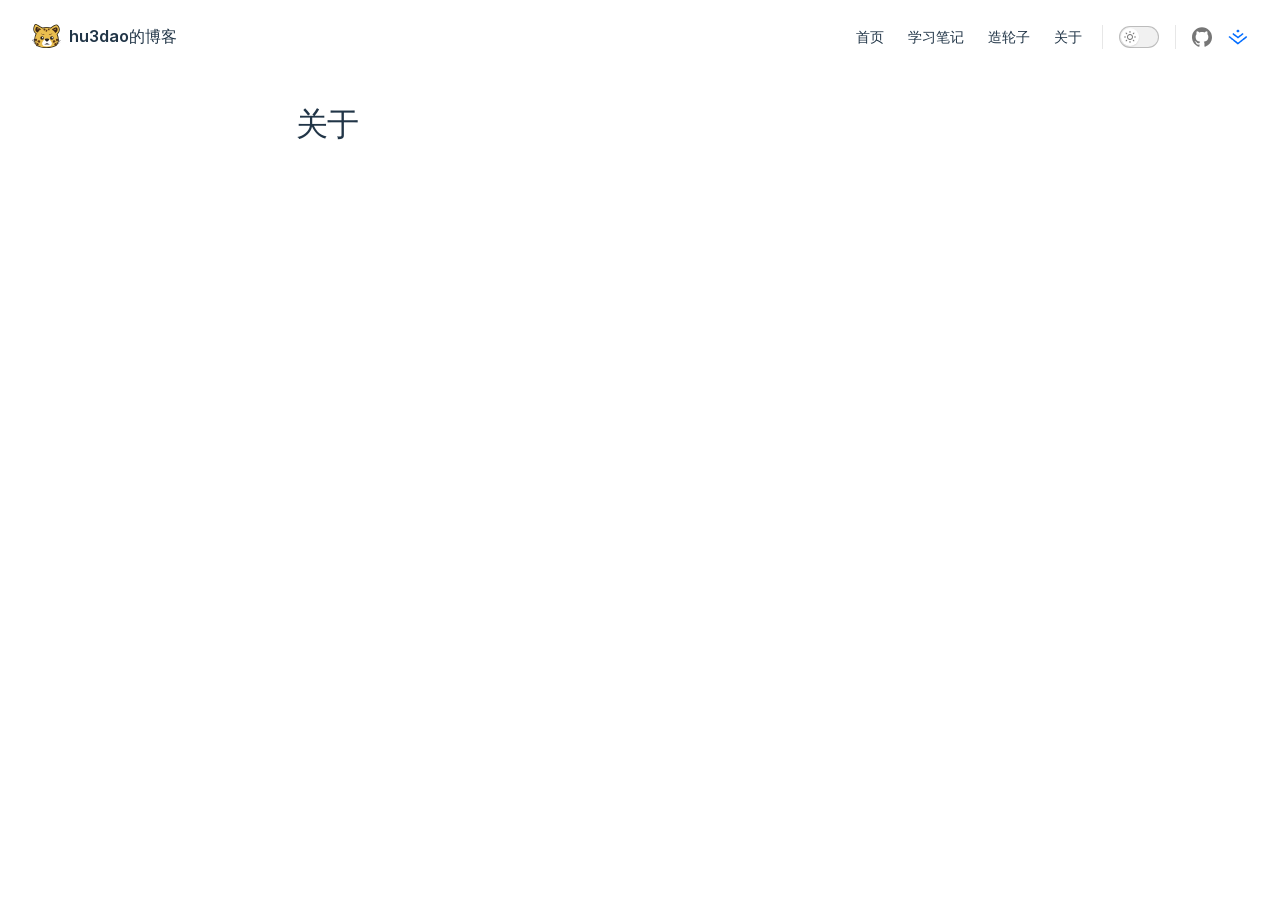
==== about/index.html @ 3aba0b11 "deploy" ====
<!DOCTYPE html>
<html lang="zh-CN">
  <head>
    <meta charset="utf-8">
    <meta name="viewport" content="width=device-width,initial-scale=1">
    <title>关于 | hu3dao的博客</title>
    <meta name="description" content="A VitePress site">
    <link rel="stylesheet" href="/assets/style.5b69cde8.css">
    <link rel="modulepreload" href="/assets/app.aa2e9134.js">
    <link rel="modulepreload" href="/assets/about_index.md.1650d709.lean.js">
    
    <script id="check-dark-light">(()=>{const e=localStorage.getItem("vitepress-theme-appearance"),a=window.matchMedia("(prefers-color-scheme: dark)").matches;(!e||e==="auto"?a:e==="dark")&&document.documentElement.classList.add("dark")})();</script>
  </head>
  <body>
    <div id="app"><div class="Layout" data-v-ca9ccb7e><!--[--><!--]--><!--[--><span tabindex="-1" data-v-151f2593></span><a href="#VPContent" class="VPSkipLink visually-hidden" data-v-151f2593> Skip to content </a><!--]--><!----><header class="VPNav no-sidebar" data-v-ca9ccb7e data-v-a71a30f1><div class="VPNavBar" data-v-a71a30f1 data-v-a35e6f52><div class="container" data-v-a35e6f52><div class="VPNavBarTitle" data-v-a35e6f52 data-v-d5925166><a class="title" href="/" data-v-d5925166><!--[--><!--]--><!--[--><img class="VPImage logo" src="/logo.svg" data-v-e13a1912><!--]--><!--[-->hu3dao的博客<!--]--><!--[--><!--]--></a></div><div class="content" data-v-a35e6f52><!--[--><!--]--><!----><nav aria-labelledby="main-nav-aria-label" class="VPNavBarMenu menu" data-v-a35e6f52 data-v-f83db6ba><span id="main-nav-aria-label" class="visually-hidden" data-v-f83db6ba>Main Navigation</span><!--[--><!--[--><a class="VPLink link VPNavBarMenuLink" href="/" data-v-f83db6ba data-v-47a2263e data-v-3c355974><!--[-->首页<!--]--><!----></a><!--]--><!--[--><a class="VPLink link VPNavBarMenuLink" href="/item-3.html" data-v-f83db6ba data-v-47a2263e data-v-3c355974><!--[-->学习笔记<!--]--><!----></a><!--]--><!--[--><a class="VPLink link VPNavBarMenuLink" href="/item-3.html" data-v-f83db6ba data-v-47a2263e data-v-3c355974><!--[-->造轮子<!--]--><!----></a><!--]--><!--[--><a class="VPLink link VPNavBarMenuLink" href="/item-3.html" data-v-f83db6ba data-v-47a2263e data-v-3c355974><!--[-->关于<!--]--><!----></a><!--]--><!--]--></nav><!----><div class="VPNavBarAppearance appearance" data-v-a35e6f52 data-v-a3e7452b><button class="VPSwitch VPSwitchAppearance" type="button" role="switch" aria-label="toggle dark mode" data-v-a3e7452b data-v-968780f1 data-v-086e8519><span class="check" data-v-086e8519><span class="icon" data-v-086e8519><!--[--><svg xmlns="http://www.w3.org/2000/svg" aria-hidden="true" focusable="false" viewbox="0 0 24 24" class="sun" data-v-968780f1><path d="M12,18c-3.3,0-6-2.7-6-6s2.7-6,6-6s6,2.7,6,6S15.3,18,12,18zM12,8c-2.2,0-4,1.8-4,4c0,2.2,1.8,4,4,4c2.2,0,4-1.8,4-4C16,9.8,14.2,8,12,8z"></path><path d="M12,4c-0.6,0-1-0.4-1-1V1c0-0.6,0.4-1,1-1s1,0.4,1,1v2C13,3.6,12.6,4,12,4z"></path><path d="M12,24c-0.6,0-1-0.4-1-1v-2c0-0.6,0.4-1,1-1s1,0.4,1,1v2C13,23.6,12.6,24,12,24z"></path><path d="M5.6,6.6c-0.3,0-0.5-0.1-0.7-0.3L3.5,4.9c-0.4-0.4-0.4-1,0-1.4s1-0.4,1.4,0l1.4,1.4c0.4,0.4,0.4,1,0,1.4C6.2,6.5,5.9,6.6,5.6,6.6z"></path><path d="M19.8,20.8c-0.3,0-0.5-0.1-0.7-0.3l-1.4-1.4c-0.4-0.4-0.4-1,0-1.4s1-0.4,1.4,0l1.4,1.4c0.4,0.4,0.4,1,0,1.4C20.3,20.7,20,20.8,19.8,20.8z"></path><path d="M3,13H1c-0.6,0-1-0.4-1-1s0.4-1,1-1h2c0.6,0,1,0.4,1,1S3.6,13,3,13z"></path><path d="M23,13h-2c-0.6,0-1-0.4-1-1s0.4-1,1-1h2c0.6,0,1,0.4,1,1S23.6,13,23,13z"></path><path d="M4.2,20.8c-0.3,0-0.5-0.1-0.7-0.3c-0.4-0.4-0.4-1,0-1.4l1.4-1.4c0.4-0.4,1-0.4,1.4,0s0.4,1,0,1.4l-1.4,1.4C4.7,20.7,4.5,20.8,4.2,20.8z"></path><path d="M18.4,6.6c-0.3,0-0.5-0.1-0.7-0.3c-0.4-0.4-0.4-1,0-1.4l1.4-1.4c0.4-0.4,1-0.4,1.4,0s0.4,1,0,1.4l-1.4,1.4C18.9,6.5,18.6,6.6,18.4,6.6z"></path></svg><svg xmlns="http://www.w3.org/2000/svg" aria-hidden="true" focusable="false" viewbox="0 0 24 24" class="moon" data-v-968780f1><path d="M12.1,22c-0.3,0-0.6,0-0.9,0c-5.5-0.5-9.5-5.4-9-10.9c0.4-4.8,4.2-8.6,9-9c0.4,0,0.8,0.2,1,0.5c0.2,0.3,0.2,0.8-0.1,1.1c-2,2.7-1.4,6.4,1.3,8.4c2.1,1.6,5,1.6,7.1,0c0.3-0.2,0.7-0.3,1.1-0.1c0.3,0.2,0.5,0.6,0.5,1c-0.2,2.7-1.5,5.1-3.6,6.8C16.6,21.2,14.4,22,12.1,22zM9.3,4.4c-2.9,1-5,3.6-5.2,6.8c-0.4,4.4,2.8,8.3,7.2,8.7c2.1,0.2,4.2-0.4,5.8-1.8c1.1-0.9,1.9-2.1,2.4-3.4c-2.5,0.9-5.3,0.5-7.5-1.1C9.2,11.4,8.1,7.7,9.3,4.4z"></path></svg><!--]--></span></span></button></div><div class="VPSocialLinks VPNavBarSocialLinks social-links" data-v-a35e6f52 data-v-738bef5a data-v-f6988cfb><!--[--><a class="VPSocialLink" href="https://github.com/hu3dao" target="_blank" rel="noopener" data-v-f6988cfb data-v-e57698f6><svg role="img" viewBox="0 0 24 24" xmlns="http://www.w3.org/2000/svg"><title>GitHub</title><path d="M12 .297c-6.63 0-12 5.373-12 12 0 5.303 3.438 9.8 8.205 11.385.6.113.82-.258.82-.577 0-.285-.01-1.04-.015-2.04-3.338.724-4.042-1.61-4.042-1.61C4.422 18.07 3.633 17.7 3.633 17.7c-1.087-.744.084-.729.084-.729 1.205.084 1.838 1.236 1.838 1.236 1.07 1.835 2.809 1.305 3.495.998.108-.776.417-1.305.76-1.605-2.665-.3-5.466-1.332-5.466-5.93 0-1.31.465-2.38 1.235-3.22-.135-.303-.54-1.523.105-3.176 0 0 1.005-.322 3.3 1.23.96-.267 1.98-.399 3-.405 1.02.006 2.04.138 3 .405 2.28-1.552 3.285-1.23 3.285-1.23.645 1.653.24 2.873.12 3.176.765.84 1.23 1.91 1.23 3.22 0 4.61-2.805 5.625-5.475 5.92.42.36.81 1.096.81 2.22 0 1.606-.015 2.896-.015 3.286 0 .315.21.69.825.57C20.565 22.092 24 17.592 24 12.297c0-6.627-5.373-12-12-12"/></svg></a><a class="VPSocialLink" href="https://juejin.cn/user/2621662810352423" target="_blank" rel="noopener" data-v-f6988cfb data-v-e57698f6><svg t="1660906148499" class="icon" viewBox="0 0 1024 1024" version="1.1" xmlns="http://www.w3.org/2000/svg" p-id="1690" width="16" height="16"><title>掘金</title><path d="M465.189 161.792c-22.967 18.14-44.325 35.109-47.397 37.742l-5.851 4.68 10.971 8.632c5.998 4.827 11.85 9.508 13.02 10.532 1.17 1.024 17.993 14.336 37.156 29.696l34.962 27.795 5.267-3.95c2.925-2.194 23.259-18.432 45.348-35.986 21.943-17.555 41.253-32.768 42.716-33.646 1.609-1.024 2.779-2.194 2.779-2.78 0-0.438-9.655-8.63-21.504-17.846-11.995-9.363-22.674-17.847-23.845-18.871-15.945-13.02-49.737-39.059-50.76-39.059-0.586 0.147-19.896 14.922-42.862 33.061z m233.325 180.37C507.465 493.275 508.928 492.105 505.417 489.911c-3.072-1.902-11.556-8.485-64.073-50.03-9.07-7.168-18.578-14.775-21.358-16.823-2.78-2.194-8.777-6.875-13.312-10.532-4.68-3.657-10.679-8.339-13.312-10.533-13.165-10.24-71.095-56.027-102.107-80.457-5.852-4.681-11.41-8.485-12.142-8.485-0.731 0-10.971 7.754-22.674 17.116-11.703 9.508-22.674 18.286-24.284 19.456-1.755 1.17-5.12 3.95-7.46 6.144-2.34 2.34-4.828 4.096-5.413 4.096-3.072 0-0.731 3.072 6.437 8.777 4.096 3.218 8.777 6.875 10.094 8.046 1.316 1.024 10.24 8.045 19.748 15.506s23.26 18.286 30.428 23.99c19.31 15.215 31.89 25.308 127.853 101.084 47.836 37.742 88.796 69.779 90.844 71.095 3.657 2.487 3.95 2.487 7.46-0.292a1041.42 1041.42 0 0 0 16.092-12.727c6.875-5.413 14.775-11.703 17.554-13.897 30.135-23.699 80.018-63.05 81.774-64.512 1.17-1.024 12.434-9.802 24.868-19.603s37.888-29.696 56.32-44.324c18.579-14.629 46.227-36.425 61.733-48.567 15.506-12.142 27.794-22.528 27.502-23.26-0.878-1.17-57.637-47.104-59.978-48.274-0.731-0.439-18.578 12.727-39.497 29.257z" fill="#006CFF" p-id="1691"></path><path d="M57.93 489.326c-15.215 12.288-28.527 23.405-29.697 24.576-2.34 2.194-5.412-0.44 80.018 66.852 33.207 26.185 32.622 25.747 57.637 45.495 10.386 8.192 36.279 28.672 57.783 45.495 38.18 30.135 44.91 35.401 52.663 41.545 2.048 1.756 22.967 18.14 46.372 36.572 23.26 18.432 74.167 58.514 112.933 89.088 38.912 30.573 71.095 55.734 71.826 56.027 0.732 0.293 7.46-4.389 14.921-10.386 21.797-16.97 90.259-70.949 101.523-79.872 5.705-4.535 12.873-10.24 15.945-12.58 3.072-2.488 6.436-5.12 7.314-5.852 0.878-0.878 11.85-9.509 24.283-19.31 20.773-16.091 59.1-46.226 64.366-50.615 1.17-1.024 5.12-4.096 8.777-6.875 3.657-2.78 7.9-6.29 9.509-7.607 1.609-1.317 14.775-11.703 29.257-23.113 29.11-22.82 42.277-33.207 88.503-69.632 17.262-13.605 32.475-25.454 33.646-26.478 2.486-2.048 31.451-24.869 44.617-35.255 4.827-3.657 9.07-7.168 9.508-7.607 0.44-0.585 5.998-4.827 12.435-9.8 6.436-4.828 13.165-10.24 15.067-11.85l3.365-2.926-9.948-7.753c-5.412-4.388-10.24-8.192-10.679-8.63-1.17-1.317-22.381-18.433-30.135-24.284-3.95-3.072-7.314-5.998-7.606-6.73-1.317-3.071-6.73 0.147-29.258 17.994-13.458 10.532-25.746 20.187-27.355 21.504-1.61 1.463-10.533 8.338-19.749 15.652-9.216 7.168-17.115 13.459-17.554 13.898-0.439 0.438-6.583 5.412-13.897 10.971-7.168 5.559-15.214 11.703-17.7 13.75-4.974 4.097-5.413 4.39-20.334 16.239-5.56 4.388-11.264 8.777-12.435 9.8-1.17 1.025-20.333 16.092-42.422 33.354-22.09 17.408-41.546 32.768-43.155 34.084-1.609 1.463-14.482 11.557-28.525 22.528s-40.814 32.037-59.539 46.812c-18.578 14.775-42.276 33.353-52.516 41.399s-23.26 18.285-28.965 22.82l-10.386 8.339-4.389-3.072c-2.34-1.756-4.68-3.511-5.12-3.95-0.439-0.439-4.973-4.096-10.24-8.046-11.849-9.216-14.482-11.264-16.676-13.166-0.878-0.877-4.243-3.51-7.46-5.851-3.22-2.487-6.145-4.681-6.584-5.12-0.439-0.439-6.875-5.705-14.482-11.703-7.607-5.851-14.921-11.556-16.091-12.58-1.317-1.17-17.116-13.605-35.255-27.795-17.993-14.19-35.109-27.648-38.035-29.842-5.705-4.681-33.499-26.624-125.074-98.743-34.523-27.209-72.704-57.344-84.846-66.852-49.737-39.498-55.15-43.594-56.905-43.447-0.877 0-14.043 10.24-29.257 22.528z" fill="#006CFF" p-id="1692"></path></svg></a><!--]--></div><div class="VPFlyout VPNavBarExtra extra" data-v-a35e6f52 data-v-e89b88d7 data-v-6ffb57d3><button type="button" class="button" aria-haspopup="true" aria-expanded="false" aria-label="extra navigation" data-v-6ffb57d3><svg xmlns="http://www.w3.org/2000/svg" aria-hidden="true" focusable="false" viewbox="0 0 24 24" class="icon" data-v-6ffb57d3><circle cx="12" cy="12" r="2"></circle><circle cx="19" cy="12" r="2"></circle><circle cx="5" cy="12" r="2"></circle></svg></button><div class="menu" data-v-6ffb57d3><div class="VPMenu" data-v-6ffb57d3 data-v-1c5d0cfc><!----><!--[--><!--[--><!----><div class="group" data-v-e89b88d7><div class="item appearance" data-v-e89b88d7><p class="label" data-v-e89b88d7>Appearance</p><div class="appearance-action" data-v-e89b88d7><button class="VPSwitch VPSwitchAppearance" type="button" role="switch" aria-label="toggle dark mode" data-v-e89b88d7 data-v-968780f1 data-v-086e8519><span class="check" data-v-086e8519><span class="icon" data-v-086e8519><!--[--><svg xmlns="http://www.w3.org/2000/svg" aria-hidden="true" focusable="false" viewbox="0 0 24 24" class="sun" data-v-968780f1><path d="M12,18c-3.3,0-6-2.7-6-6s2.7-6,6-6s6,2.7,6,6S15.3,18,12,18zM12,8c-2.2,0-4,1.8-4,4c0,2.2,1.8,4,4,4c2.2,0,4-1.8,4-4C16,9.8,14.2,8,12,8z"></path><path d="M12,4c-0.6,0-1-0.4-1-1V1c0-0.6,0.4-1,1-1s1,0.4,1,1v2C13,3.6,12.6,4,12,4z"></path><path d="M12,24c-0.6,0-1-0.4-1-1v-2c0-0.6,0.4-1,1-1s1,0.4,1,1v2C13,23.6,12.6,24,12,24z"></path><path d="M5.6,6.6c-0.3,0-0.5-0.1-0.7-0.3L3.5,4.9c-0.4-0.4-0.4-1,0-1.4s1-0.4,1.4,0l1.4,1.4c0.4,0.4,0.4,1,0,1.4C6.2,6.5,5.9,6.6,5.6,6.6z"></path><path d="M19.8,20.8c-0.3,0-0.5-0.1-0.7-0.3l-1.4-1.4c-0.4-0.4-0.4-1,0-1.4s1-0.4,1.4,0l1.4,1.4c0.4,0.4,0.4,1,0,1.4C20.3,20.7,20,20.8,19.8,20.8z"></path><path d="M3,13H1c-0.6,0-1-0.4-1-1s0.4-1,1-1h2c0.6,0,1,0.4,1,1S3.6,13,3,13z"></path><path d="M23,13h-2c-0.6,0-1-0.4-1-1s0.4-1,1-1h2c0.6,0,1,0.4,1,1S23.6,13,23,13z"></path><path d="M4.2,20.8c-0.3,0-0.5-0.1-0.7-0.3c-0.4-0.4-0.4-1,0-1.4l1.4-1.4c0.4-0.4,1-0.4,1.4,0s0.4,1,0,1.4l-1.4,1.4C4.7,20.7,4.5,20.8,4.2,20.8z"></path><path d="M18.4,6.6c-0.3,0-0.5-0.1-0.7-0.3c-0.4-0.4-0.4-1,0-1.4l1.4-1.4c0.4-0.4,1-0.4,1.4,0s0.4,1,0,1.4l-1.4,1.4C18.9,6.5,18.6,6.6,18.4,6.6z"></path></svg><svg xmlns="http://www.w3.org/2000/svg" aria-hidden="true" focusable="false" viewbox="0 0 24 24" class="moon" data-v-968780f1><path d="M12.1,22c-0.3,0-0.6,0-0.9,0c-5.5-0.5-9.5-5.4-9-10.9c0.4-4.8,4.2-8.6,9-9c0.4,0,0.8,0.2,1,0.5c0.2,0.3,0.2,0.8-0.1,1.1c-2,2.7-1.4,6.4,1.3,8.4c2.1,1.6,5,1.6,7.1,0c0.3-0.2,0.7-0.3,1.1-0.1c0.3,0.2,0.5,0.6,0.5,1c-0.2,2.7-1.5,5.1-3.6,6.8C16.6,21.2,14.4,22,12.1,22zM9.3,4.4c-2.9,1-5,3.6-5.2,6.8c-0.4,4.4,2.8,8.3,7.2,8.7c2.1,0.2,4.2-0.4,5.8-1.8c1.1-0.9,1.9-2.1,2.4-3.4c-2.5,0.9-5.3,0.5-7.5-1.1C9.2,11.4,8.1,7.7,9.3,4.4z"></path></svg><!--]--></span></span></button></div></div></div><div class="group" data-v-e89b88d7><div class="item social-links" data-v-e89b88d7><div class="VPSocialLinks social-links-list" data-v-e89b88d7 data-v-f6988cfb><!--[--><a class="VPSocialLink" href="https://github.com/hu3dao" target="_blank" rel="noopener" data-v-f6988cfb data-v-e57698f6><svg role="img" viewBox="0 0 24 24" xmlns="http://www.w3.org/2000/svg"><title>GitHub</title><path d="M12 .297c-6.63 0-12 5.373-12 12 0 5.303 3.438 9.8 8.205 11.385.6.113.82-.258.82-.577 0-.285-.01-1.04-.015-2.04-3.338.724-4.042-1.61-4.042-1.61C4.422 18.07 3.633 17.7 3.633 17.7c-1.087-.744.084-.729.084-.729 1.205.084 1.838 1.236 1.838 1.236 1.07 1.835 2.809 1.305 3.495.998.108-.776.417-1.305.76-1.605-2.665-.3-5.466-1.332-5.466-5.93 0-1.31.465-2.38 1.235-3.22-.135-.303-.54-1.523.105-3.176 0 0 1.005-.322 3.3 1.23.96-.267 1.98-.399 3-.405 1.02.006 2.04.138 3 .405 2.28-1.552 3.285-1.23 3.285-1.23.645 1.653.24 2.873.12 3.176.765.84 1.23 1.91 1.23 3.22 0 4.61-2.805 5.625-5.475 5.92.42.36.81 1.096.81 2.22 0 1.606-.015 2.896-.015 3.286 0 .315.21.69.825.57C20.565 22.092 24 17.592 24 12.297c0-6.627-5.373-12-12-12"/></svg></a><a class="VPSocialLink" href="https://juejin.cn/user/2621662810352423" target="_blank" rel="noopener" data-v-f6988cfb data-v-e57698f6><svg t="1660906148499" class="icon" viewBox="0 0 1024 1024" version="1.1" xmlns="http://www.w3.org/2000/svg" p-id="1690" width="16" height="16"><title>掘金</title><path d="M465.189 161.792c-22.967 18.14-44.325 35.109-47.397 37.742l-5.851 4.68 10.971 8.632c5.998 4.827 11.85 9.508 13.02 10.532 1.17 1.024 17.993 14.336 37.156 29.696l34.962 27.795 5.267-3.95c2.925-2.194 23.259-18.432 45.348-35.986 21.943-17.555 41.253-32.768 42.716-33.646 1.609-1.024 2.779-2.194 2.779-2.78 0-0.438-9.655-8.63-21.504-17.846-11.995-9.363-22.674-17.847-23.845-18.871-15.945-13.02-49.737-39.059-50.76-39.059-0.586 0.147-19.896 14.922-42.862 33.061z m233.325 180.37C507.465 493.275 508.928 492.105 505.417 489.911c-3.072-1.902-11.556-8.485-64.073-50.03-9.07-7.168-18.578-14.775-21.358-16.823-2.78-2.194-8.777-6.875-13.312-10.532-4.68-3.657-10.679-8.339-13.312-10.533-13.165-10.24-71.095-56.027-102.107-80.457-5.852-4.681-11.41-8.485-12.142-8.485-0.731 0-10.971 7.754-22.674 17.116-11.703 9.508-22.674 18.286-24.284 19.456-1.755 1.17-5.12 3.95-7.46 6.144-2.34 2.34-4.828 4.096-5.413 4.096-3.072 0-0.731 3.072 6.437 8.777 4.096 3.218 8.777 6.875 10.094 8.046 1.316 1.024 10.24 8.045 19.748 15.506s23.26 18.286 30.428 23.99c19.31 15.215 31.89 25.308 127.853 101.084 47.836 37.742 88.796 69.779 90.844 71.095 3.657 2.487 3.95 2.487 7.46-0.292a1041.42 1041.42 0 0 0 16.092-12.727c6.875-5.413 14.775-11.703 17.554-13.897 30.135-23.699 80.018-63.05 81.774-64.512 1.17-1.024 12.434-9.802 24.868-19.603s37.888-29.696 56.32-44.324c18.579-14.629 46.227-36.425 61.733-48.567 15.506-12.142 27.794-22.528 27.502-23.26-0.878-1.17-57.637-47.104-59.978-48.274-0.731-0.439-18.578 12.727-39.497 29.257z" fill="#006CFF" p-id="1691"></path><path d="M57.93 489.326c-15.215 12.288-28.527 23.405-29.697 24.576-2.34 2.194-5.412-0.44 80.018 66.852 33.207 26.185 32.622 25.747 57.637 45.495 10.386 8.192 36.279 28.672 57.783 45.495 38.18 30.135 44.91 35.401 52.663 41.545 2.048 1.756 22.967 18.14 46.372 36.572 23.26 18.432 74.167 58.514 112.933 89.088 38.912 30.573 71.095 55.734 71.826 56.027 0.732 0.293 7.46-4.389 14.921-10.386 21.797-16.97 90.259-70.949 101.523-79.872 5.705-4.535 12.873-10.24 15.945-12.58 3.072-2.488 6.436-5.12 7.314-5.852 0.878-0.878 11.85-9.509 24.283-19.31 20.773-16.091 59.1-46.226 64.366-50.615 1.17-1.024 5.12-4.096 8.777-6.875 3.657-2.78 7.9-6.29 9.509-7.607 1.609-1.317 14.775-11.703 29.257-23.113 29.11-22.82 42.277-33.207 88.503-69.632 17.262-13.605 32.475-25.454 33.646-26.478 2.486-2.048 31.451-24.869 44.617-35.255 4.827-3.657 9.07-7.168 9.508-7.607 0.44-0.585 5.998-4.827 12.435-9.8 6.436-4.828 13.165-10.24 15.067-11.85l3.365-2.926-9.948-7.753c-5.412-4.388-10.24-8.192-10.679-8.63-1.17-1.317-22.381-18.433-30.135-24.284-3.95-3.072-7.314-5.998-7.606-6.73-1.317-3.071-6.73 0.147-29.258 17.994-13.458 10.532-25.746 20.187-27.355 21.504-1.61 1.463-10.533 8.338-19.749 15.652-9.216 7.168-17.115 13.459-17.554 13.898-0.439 0.438-6.583 5.412-13.897 10.971-7.168 5.559-15.214 11.703-17.7 13.75-4.974 4.097-5.413 4.39-20.334 16.239-5.56 4.388-11.264 8.777-12.435 9.8-1.17 1.025-20.333 16.092-42.422 33.354-22.09 17.408-41.546 32.768-43.155 34.084-1.609 1.463-14.482 11.557-28.525 22.528s-40.814 32.037-59.539 46.812c-18.578 14.775-42.276 33.353-52.516 41.399s-23.26 18.285-28.965 22.82l-10.386 8.339-4.389-3.072c-2.34-1.756-4.68-3.511-5.12-3.95-0.439-0.439-4.973-4.096-10.24-8.046-11.849-9.216-14.482-11.264-16.676-13.166-0.878-0.877-4.243-3.51-7.46-5.851-3.22-2.487-6.145-4.681-6.584-5.12-0.439-0.439-6.875-5.705-14.482-11.703-7.607-5.851-14.921-11.556-16.091-12.58-1.317-1.17-17.116-13.605-35.255-27.795-17.993-14.19-35.109-27.648-38.035-29.842-5.705-4.681-33.499-26.624-125.074-98.743-34.523-27.209-72.704-57.344-84.846-66.852-49.737-39.498-55.15-43.594-56.905-43.447-0.877 0-14.043 10.24-29.257 22.528z" fill="#006CFF" p-id="1692"></path></svg></a><!--]--></div></div></div><!--]--><!--]--></div></div></div><!--[--><!--]--><button type="button" class="VPNavBarHamburger hamburger" aria-label="mobile navigation" aria-expanded="false" aria-controls="VPNavScreen" data-v-a35e6f52 data-v-e5dd9c1c><span class="container" data-v-e5dd9c1c><span class="top" data-v-e5dd9c1c></span><span class="middle" data-v-e5dd9c1c></span><span class="bottom" data-v-e5dd9c1c></span></span></button></div></div></div><!----></header><!----><!----><div class="VPContent" id="VPContent" data-v-ca9ccb7e data-v-8af69dc9><div class="VPDoc" data-v-8af69dc9 data-v-1e748e60><div class="container" data-v-1e748e60><!----><div class="content" data-v-1e748e60><div class="content-container" data-v-1e748e60><!--[--><!--]--><main class="main" data-v-1e748e60><div style="position:relative;" class="vp-doc _about_index" data-v-1e748e60><div><h1 id="关于" tabindex="-1">关于 <a class="header-anchor" href="#关于" aria-hidden="true">#</a></h1></div></div></main><!--[--><!--]--><!----><!--[--><!--]--></div></div></div></div></div><!----><!--[--><!--]--></div></div>
    <script>__VP_HASH_MAP__ = JSON.parse("{\"about_index.md\":\"1650d709\",\"index.md\":\"92eb1a4f\",\"test.md\":\"1825cf40\"}")</script>
    <script type="module" async src="/assets/app.aa2e9134.js"></script>
    
  </body>
</html>
---- assets/style.5b69cde8.css ----
@font-face{font-family:Inter var;font-weight:100 900;font-display:swap;font-style:normal;font-named-instance:"Regular";src:url(/assets/inter-roman-cyrillic.5f2c6c8c.woff2) format("woff2");unicode-range:U+0301,U+0400-045F,U+0490-0491,U+04B0-04B1,U+2116}@font-face{font-family:Inter var;font-weight:100 900;font-display:swap;font-style:normal;font-named-instance:"Regular";src:url(/assets/inter-roman-cyrillic-ext.e75737ce.woff2) format("woff2");unicode-range:U+0460-052F,U+1C80-1C88,U+20B4,U+2DE0-2DFF,U+A640-A69F,U+FE2E-FE2F}@font-face{font-family:Inter var;font-weight:100 900;font-display:swap;font-style:normal;font-named-instance:"Regular";src:url(/assets/inter-roman-greek.d5a6d92a.woff2) format("woff2");unicode-range:U+0370-03FF}@font-face{font-family:Inter var;font-weight:100 900;font-display:swap;font-style:normal;font-named-instance:"Regular";src:url(/assets/inter-roman-greek-ext.ab0619bc.woff2) format("woff2");unicode-range:U+1F00-1FFF}@font-face{font-family:Inter var;font-weight:100 900;font-display:swap;font-style:normal;font-named-instance:"Regular";src:url(/assets/inter-roman-latin.2ed14f66.woff2) format("woff2");unicode-range:U+0000-00FF,U+0131,U+0152-0153,U+02BB-02BC,U+02C6,U+02DA,U+02DC,U+2000-206F,U+2074,U+20AC,U+2122,U+2191,U+2193,U+2212,U+2215,U+FEFF,U+FFFD}@font-face{font-family:Inter var;font-weight:100 900;font-display:swap;font-style:normal;font-named-instance:"Regular";src:url(/assets/inter-roman-latin-ext.0030eebd.woff2) format("woff2");unicode-range:U+0100-024F,U+0259,U+1E00-1EFF,U+2020,U+20A0-20AB,U+20AD-20CF,U+2113,U+2C60-2C7F,U+A720-A7FF}@font-face{font-family:Inter var;font-weight:100 900;font-display:swap;font-style:normal;font-named-instance:"Regular";src:url(/assets/inter-roman-vietnamese.14ce25a6.woff2) format("woff2");unicode-range:U+0102-0103,U+0110-0111,U+0128-0129,U+0168-0169,U+01A0-01A1,U+01AF-01B0,U+1EA0-1EF9,U+20AB}@font-face{font-family:Inter var;font-weight:100 900;font-display:swap;font-style:italic;font-named-instance:"Italic";src:url(/assets/inter-italic-cyrillic.ea42a392.woff2) format("woff2");unicode-range:U+0301,U+0400-045F,U+0490-0491,U+04B0-04B1,U+2116}@font-face{font-family:Inter var;font-weight:100 900;font-display:swap;font-style:italic;font-named-instance:"Italic";src:url(/assets/inter-italic-cyrillic-ext.33bd5a8e.woff2) format("woff2");unicode-range:U+0460-052F,U+1C80-1C88,U+20B4,U+2DE0-2DFF,U+A640-A69F,U+FE2E-FE2F}@font-face{font-family:Inter var;font-weight:100 900;font-display:swap;font-style:italic;font-named-instance:"Italic";src:url(/assets/inter-italic-greek.8f4463c4.woff2) format("woff2");unicode-range:U+0370-03FF}@font-face{font-family:Inter var;font-weight:100 900;font-display:swap;font-style:italic;font-named-instance:"Italic";src:url(/assets/inter-italic-greek-ext.4fbe9427.woff2) format("woff2");unicode-range:U+1F00-1FFF}@font-face{font-family:Inter var;font-weight:100 900;font-display:swap;font-style:italic;font-named-instance:"Italic";src:url(/assets/inter-italic-latin.bd3b6f56.woff2) format("woff2");unicode-range:U+0000-00FF,U+0131,U+0152-0153,U+02BB-02BC,U+02C6,U+02DA,U+02DC,U+2000-206F,U+2074,U+20AC,U+2122,U+2191,U+2193,U+2212,U+2215,U+FEFF,U+FFFD}@font-face{font-family:Inter var;font-weight:100 900;font-display:swap;font-style:italic;font-named-instance:"Italic";src:url(/assets/inter-italic-latin-ext.bd8920cc.woff2) format("woff2");unicode-range:U+0100-024F,U+0259,U+1E00-1EFF,U+2020,U+20A0-20AB,U+20AD-20CF,U+2113,U+2C60-2C7F,U+A720-A7FF}@font-face{font-family:Inter var;font-weight:100 900;font-display:swap;font-style:italic;font-named-instance:"Italic";src:url(/assets/inter-italic-vietnamese.6ce511fb.woff2) format("woff2");unicode-range:U+0102-0103,U+0110-0111,U+0128-0129,U+0168-0169,U+01A0-01A1,U+01AF-01B0,U+1EA0-1EF9,U+20AB}@font-face{font-family:Inter var experimental;font-weight:100 900;font-display:swap;font-style:oblique 0deg 10deg;src:url(/assets/inter-cyrillic.f8750142.woff2) format("woff2");unicode-range:U+0301,U+0400-045F,U+0490-0491,U+04B0-04B1,U+2116}@font-face{font-family:Inter var experimental;font-weight:100 900;font-display:swap;font-style:oblique 0deg 10deg;src:url(/assets/inter-cyrillic-ext.0877b0d9.woff2) format("woff2");unicode-range:U+0460-052F,U+1C80-1C88,U+20B4,U+2DE0-2DFF,U+A640-A69F,U+FE2E-FE2F}@font-face{font-family:Inter var experimental;font-weight:100 900;font-display:swap;font-style:oblique 0deg 10deg;src:url(/assets/inter-greek.117e1956.woff2) format("woff2");unicode-range:U+0370-03FF}@font-face{font-family:Inter var experimental;font-weight:100 900;font-display:swap;font-style:oblique 0deg 10deg;src:url(/assets/inter-greek-ext.3e6f6728.woff2) format("woff2");unicode-range:U+1F00-1FFF}@font-face{font-family:Inter var experimental;font-weight:100 900;font-display:swap;font-style:oblique 0deg 10deg;src:url(/assets/inter-latin.4fe6132f.woff2) format("woff2");unicode-range:U+0000-00FF,U+0131,U+0152-0153,U+02BB-02BC,U+02C6,U+02DA,U+02DC,U+2000-206F,U+2074,U+20AC,U+2122,U+2191,U+2193,U+2212,U+2215,U+FEFF,U+FFFD}@font-face{font-family:Inter var experimental;font-weight:100 900;font-display:swap;font-style:oblique 0deg 10deg;src:url(/assets/inter-latin-ext.7cc429bc.woff2) format("woff2");unicode-range:U+0100-024F,U+0259,U+1E00-1EFF,U+2020,U+20A0-20AB,U+20AD-20CF,U+2113,U+2C60-2C7F,U+A720-A7FF}@font-face{font-family:Inter var experimental;font-weight:100 900;font-display:swap;font-style:oblique 0deg 10deg;src:url(/assets/inter-vietnamese.2c644a25.woff2) format("woff2");unicode-range:U+0102-0103,U+0110-0111,U+0128-0129,U+0168-0169,U+01A0-01A1,U+01AF-01B0,U+1EA0-1EF9,U+20AB}:root{--vp-c-white: #ffffff;--vp-c-white-soft: #f9f9f9;--vp-c-white-mute: #f1f1f1;--vp-c-black: #1a1a1a;--vp-c-black-pure: #000000;--vp-c-black-soft: #242424;--vp-c-black-mute: #2f2f2f;--vp-c-gray: #8e8e8e;--vp-c-gray-light-1: #aeaeae;--vp-c-gray-light-2: #c7c7c7;--vp-c-gray-light-3: #d1d1d1;--vp-c-gray-light-4: #e5e5e5;--vp-c-gray-light-5: #f2f2f2;--vp-c-gray-dark-1: #636363;--vp-c-gray-dark-2: #484848;--vp-c-gray-dark-3: #3a3a3a;--vp-c-gray-dark-4: #282828;--vp-c-gray-dark-5: #202020;--vp-c-divider-light-1: rgba(60, 60, 60, .29);--vp-c-divider-light-2: rgba(60, 60, 60, .12);--vp-c-divider-dark-1: rgba(84, 84, 84, .65);--vp-c-divider-dark-2: rgba(84, 84, 84, .48);--vp-c-text-light-1: var(--vp-c-indigo);--vp-c-text-light-2: rgba(60, 60, 60, .7);--vp-c-text-light-3: rgba(60, 60, 60, .33);--vp-c-text-light-4: rgba(60, 60, 60, .18);--vp-c-text-dark-1: rgba(255, 255, 255, .87);--vp-c-text-dark-2: rgba(235, 235, 235, .6);--vp-c-text-dark-3: rgba(235, 235, 235, .38);--vp-c-text-dark-4: rgba(235, 235, 235, .18);--vp-c-indigo: #213547;--vp-c-indigo-soft: #476582;--vp-c-indigo-light: #aac8e4;--vp-c-indigo-lighter: #c9def1;--vp-c-indigo-dark: #1d2f3f;--vp-c-indigo-darker: #14212e;--vp-c-green: #42b883;--vp-c-green-light: #42d392;--vp-c-green-lighter: #35eb9a;--vp-c-green-dark: #33a06f;--vp-c-green-darker: #155f3e;--vp-c-green-dimm-1: rgba(66, 184, 131, .5);--vp-c-green-dimm-2: rgba(66, 184, 131, .25);--vp-c-green-dimm-3: rgba(66, 184, 131, .05);--vp-c-yellow: #ffc517;--vp-c-yellow-light: #fcd253;--vp-c-yellow-lighter: #fcfc7c;--vp-c-yellow-dark: #e0ad15;--vp-c-yellow-darker: #ad850e;--vp-c-yellow-dimm-1: rgba(255, 197, 23, .5);--vp-c-yellow-dimm-2: rgba(255, 197, 23, .25);--vp-c-yellow-dimm-3: rgba(255, 197, 23, .05);--vp-c-red: #ed3c50;--vp-c-red-light: #f54e82;--vp-c-red-lighter: #fd1d7c;--vp-c-red-dark: #cd2d3f;--vp-c-red-darker: #ab2131;--vp-c-red-dimm-1: rgba(237, 60, 80, .5);--vp-c-red-dimm-2: rgba(237, 60, 80, .25);--vp-c-red-dimm-3: rgba(237, 60, 80, .05)}:root{--vp-c-bg: var(--vp-c-white);--vp-c-bg-soft: var(--vp-c-white-soft);--vp-c-bg-mute: var(--vp-c-white-mute);--vp-c-bg-alt: var(--vp-c-white-soft);--vp-c-divider: var(--vp-c-divider-light-1);--vp-c-divider-light: var(--vp-c-divider-light-2);--vp-c-divider-inverse: var(--vp-c-divider-dark-1);--vp-c-divider-inverse-light: var(--vp-c-divider-dark-2);--vp-c-text-1: var(--vp-c-text-light-1);--vp-c-text-2: var(--vp-c-text-light-2);--vp-c-text-3: var(--vp-c-text-light-3);--vp-c-text-4: var(--vp-c-text-light-4);--vp-c-text-inverse-1: var(--vp-c-text-dark-1);--vp-c-text-inverse-2: var(--vp-c-text-dark-2);--vp-c-text-inverse-3: var(--vp-c-text-dark-3);--vp-c-text-inverse-4: var(--vp-c-text-dark-4);--vp-c-text-code: var(--vp-c-indigo-soft);--vp-c-brand: var(--vp-c-green);--vp-c-brand-light: var(--vp-c-green-light);--vp-c-brand-lighter: var(--vp-c-green-lighter);--vp-c-brand-dark: var(--vp-c-green-dark);--vp-c-brand-darker: var(--vp-c-green-darker);--vp-c-sponsor: #fd1d7c}.dark{--vp-c-bg: var(--vp-c-black-soft);--vp-c-bg-soft: var(--vp-c-black-mute);--vp-c-bg-mute: var(--vp-c-gray-dark-3);--vp-c-bg-alt: var(--vp-c-black);--vp-c-divider: var(--vp-c-divider-dark-1);--vp-c-divider-light: var(--vp-c-divider-dark-2);--vp-c-divider-inverse: var(--vp-c-divider-light-1);--vp-c-divider-inverse-light: var(--vp-c-divider-light-2);--vp-c-text-1: var(--vp-c-text-dark-1);--vp-c-text-2: var(--vp-c-text-dark-2);--vp-c-text-3: var(--vp-c-text-dark-3);--vp-c-text-4: var(--vp-c-text-dark-4);--vp-c-text-inverse-1: var(--vp-c-text-light-1);--vp-c-text-inverse-2: var(--vp-c-text-light-2);--vp-c-text-inverse-3: var(--vp-c-text-light-3);--vp-c-text-inverse-4: var(--vp-c-text-light-4);--vp-c-text-code: var(--vp-c-indigo-lighter)}:root{--vp-font-family-base: "Inter var experimental", "Inter var", -apple-system, BlinkMacSystemFont, "Segoe UI", Roboto, Oxygen, Ubuntu, Cantarell, "Fira Sans", "Droid Sans", "Helvetica Neue", sans-serif;--vp-font-family-mono: Menlo, Monaco, Consolas, "Courier New", monospace}:root{--vp-shadow-1: 0 1px 2px rgba(0, 0, 0, .04), 0 1px 2px rgba(0, 0, 0, .06);--vp-shadow-2: 0 3px 12px rgba(0, 0, 0, .07), 0 1px 4px rgba(0, 0, 0, .07);--vp-shadow-3: 0 12px 32px rgba(0, 0, 0, .1), 0 2px 6px rgba(0, 0, 0, .08);--vp-shadow-4: 0 14px 44px rgba(0, 0, 0, .12), 0 3px 9px rgba(0, 0, 0, .12);--vp-shadow-5: 0 18px 56px rgba(0, 0, 0, .16), 0 4px 12px rgba(0, 0, 0, .16)}:root{--vp-z-index-local-nav: 10;--vp-z-index-nav: 20;--vp-z-index-backdrop: 30;--vp-z-index-sidebar: 40;--vp-z-index-footer: 50}:root{--vp-icon-copy: url("data:image/svg+xml,%3Csvg xmlns='http://www.w3.org/2000/svg' fill='none' height='20' width='20' stroke='rgba(128,128,128,1)' stroke-width='2' viewBox='0 0 24 24'%3E%3Cpath stroke-linecap='round' stroke-linejoin='round' d='M9 5H7a2 2 0 0 0-2 2v12a2 2 0 0 0 2 2h10a2 2 0 0 0 2-2V7a2 2 0 0 0-2-2h-2M9 5a2 2 0 0 0 2 2h2a2 2 0 0 0 2-2M9 5a2 2 0 0 1 2-2h2a2 2 0 0 1 2 2'/%3E%3C/svg%3E");--vp-icon-copied: url("data:image/svg+xml,%3Csvg xmlns='http://www.w3.org/2000/svg' fill='none' height='20' width='20' stroke='rgba(128,128,128,1)' stroke-width='2' viewBox='0 0 24 24'%3E%3Cpath stroke-linecap='round' stroke-linejoin='round' d='M9 5H7a2 2 0 0 0-2 2v12a2 2 0 0 0 2 2h10a2 2 0 0 0 2-2V7a2 2 0 0 0-2-2h-2M9 5a2 2 0 0 0 2 2h2a2 2 0 0 0 2-2M9 5a2 2 0 0 1 2-2h2a2 2 0 0 1 2 2m-6 9 2 2 4-4'/%3E%3C/svg%3E")}:root{--vp-layout-max-width: 1440px}:root{--vp-code-line-height: 1.7;--vp-code-font-size: .875em;--vp-code-block-color: var(--vp-c-text-dark-1);--vp-code-block-bg: #292d3e;--vp-code-line-highlight-color: rgba(0, 0, 0, .5);--vp-code-line-number-color: var(--vp-c-text-dark-3);--vp-code-copy-code-hover-bg: rgba(255, 255, 255, .05);--vp-code-copy-code-active-text: var(--vp-c-text-dark-2)}.dark{--vp-code-block-bg: var(--vp-c-bg-alt)}:root{--vp-button-brand-border: var(--vp-c-brand-light);--vp-button-brand-text: var(--vp-c-text-dark-1);--vp-button-brand-bg: var(--vp-c-brand);--vp-button-brand-hover-border: var(--vp-c-brand-light);--vp-button-brand-hover-text: var(--vp-c-text-dark-1);--vp-button-brand-hover-bg: var(--vp-c-brand-light);--vp-button-brand-active-border: var(--vp-c-brand-light);--vp-button-brand-active-text: var(--vp-c-text-dark-1);--vp-button-brand-active-bg: var(--vp-button-brand-bg);--vp-button-alt-border: var(--vp-c-gray-light-3);--vp-button-alt-text: var(--vp-c-text-light-1);--vp-button-alt-bg: var(--vp-c-gray-light-5);--vp-button-alt-hover-border: var(--vp-c-gray-light-3);--vp-button-alt-hover-text: var(--vp-c-text-light-1);--vp-button-alt-hover-bg: var(--vp-c-gray-light-4);--vp-button-alt-active-border: var(--vp-c-gray-light-3);--vp-button-alt-active-text: var(--vp-c-text-light-1);--vp-button-alt-active-bg: var(--vp-c-gray-light-3);--vp-button-sponsor-border: var(--vp-c-gray-light-3);--vp-button-sponsor-text: var(--vp-c-text-light-2);--vp-button-sponsor-bg: transparent;--vp-button-sponsor-hover-border: var(--vp-c-sponsor);--vp-button-sponsor-hover-text: var(--vp-c-sponsor);--vp-button-sponsor-hover-bg: transparent;--vp-button-sponsor-active-border: var(--vp-c-sponsor);--vp-button-sponsor-active-text: var(--vp-c-sponsor);--vp-button-sponsor-active-bg: transparent}.dark{--vp-button-brand-border: var(--vp-c-brand-light);--vp-button-brand-text: var(--vp-c-text-dark-1);--vp-button-brand-bg: var(--vp-c-brand-dark);--vp-button-brand-hover-border: var(--vp-c-brand-lighter);--vp-button-brand-hover-text: var(--vp-c-text-dark-1);--vp-button-brand-hover-bg: var(--vp-c-brand);--vp-button-brand-active-border: var(--vp-c-brand-lighter);--vp-button-brand-active-text: var(--vp-c-text-dark-1);--vp-button-brand-active-bg: var(--vp-button-brand-bg);--vp-button-alt-border: var(--vp-c-gray-dark-2);--vp-button-alt-text: var(--vp-c-text-dark-1);--vp-button-alt-bg: var(--vp-c-bg-mute);--vp-button-alt-hover-border: var(--vp-c-gray-dark-2);--vp-button-alt-hover-text: var(--vp-c-text-dark-1);--vp-button-alt-hover-bg: var(--vp-c-gray-dark-2);--vp-button-alt-active-border: var(--vp-c-gray-dark-2);--vp-button-alt-active-text: var(--vp-c-text-dark-1);--vp-button-alt-active-bg: var(--vp-button-alt-bg);--vp-button-sponsor-border: var(--vp-c-gray-dark-1);--vp-button-sponsor-text: var(--vp-c-text-dark-2)}:root{--vp-custom-block-code-font-size: 13px;--vp-custom-block-info-border: var(--vp-c-divider-light);--vp-custom-block-info-text: var(--vp-c-text-2);--vp-custom-block-info-bg: var(--vp-c-white-soft);--vp-custom-block-info-code-bg: var(--vp-c-gray-light-4);--vp-custom-block-tip-border: var(--vp-c-green-dimm-1);--vp-custom-block-tip-text: var(--vp-c-green-darker);--vp-custom-block-tip-bg: var(--vp-c-green-dimm-3);--vp-custom-block-tip-code-bg: var(--vp-custom-block-tip-bg);--vp-custom-block-warning-border: var(--vp-c-yellow-dimm-1);--vp-custom-block-warning-text: var(--vp-c-yellow-darker);--vp-custom-block-warning-bg: var(--vp-c-yellow-dimm-3);--vp-custom-block-warning-code-bg: var(--vp-custom-block-warning-bg);--vp-custom-block-danger-border: var(--vp-c-red-dimm-1);--vp-custom-block-danger-text: var(--vp-c-red-darker);--vp-custom-block-danger-bg: var(--vp-c-red-dimm-3);--vp-custom-block-danger-code-bg: var(--vp-custom-block-danger-bg);--vp-custom-block-details-border: var(--vp-custom-block-info-border);--vp-custom-block-details-text: var(--vp-custom-block-info-text);--vp-custom-block-details-bg: var(--vp-custom-block-info-bg);--vp-custom-block-details-code-bg: var(--vp-custom-block-details-bg)}.dark{--vp-custom-block-info-border: var(--vp-c-divider-light);--vp-custom-block-info-bg: var(--vp-c-black-mute);--vp-custom-block-info-code-bg: var(--vp-c-gray-dark-4);--vp-custom-block-tip-border: var(--vp-c-green-dimm-2);--vp-custom-block-tip-text: var(--vp-c-green-light);--vp-custom-block-warning-border: var(--vp-c-yellow-dimm-2);--vp-custom-block-warning-text: var(--vp-c-yellow-light);--vp-custom-block-danger-border: var(--vp-c-red-dimm-2);--vp-custom-block-danger-text: var(--vp-c-red-light)}:root{--vp-nav-height: var(--vp-nav-height-mobile);--vp-nav-height-mobile: 56px;--vp-nav-height-desktop: 72px}@media (min-width: 960px){:root{--vp-nav-height: var(--vp-nav-height-desktop)}}:root{--vp-sidebar-width: 272px}:root{--vp-home-hero-name-color: var(--vp-c-brand);--vp-home-hero-name-background: transparent;--vp-home-hero-image-background-image: none;--vp-home-hero-image-filter: none}*,:before,:after{box-sizing:border-box}html{line-height:1.4;font-size:16px;-webkit-text-size-adjust:100%}html.dark{color-scheme:dark}body{margin:0;width:100%;min-width:320px;min-height:100vh;line-height:24px;font-family:var(--vp-font-family-base);font-size:16px;font-weight:400;color:var(--vp-c-text-1);background-color:var(--vp-c-bg);direction:ltr;font-synthesis:none;text-rendering:optimizeLegibility;-webkit-font-smoothing:antialiased;-moz-osx-font-smoothing:grayscale}main{display:block}h1,h2,h3,h4,h5,h6{margin:0;line-height:24px;font-size:16px;font-weight:400}p{margin:0}strong,b{font-weight:600}a,area,button,[role=button],input,label,select,summary,textarea{touch-action:manipulation}a{color:inherit;text-decoration:inherit}ol,ul{list-style:none;margin:0;padding:0}blockquote{margin:0}pre,code,kbd,samp{font-family:var(--vp-font-family-mono)}img,svg,video,canvas,audio,iframe,embed,object{display:block;vertical-align:middle}figure{margin:0}img,video{max-width:100%;height:auto}button,input,optgroup,select,textarea{border:0;padding:0;line-height:inherit;color:inherit}button{padding:0;font-family:inherit;background-color:transparent;background-image:none}button,[role=button]{cursor:pointer}button:focus,button:focus-visible{outline:1px dotted;outline:4px auto -webkit-focus-ring-color}button:focus:not(:focus-visible){outline:none!important}input:focus,textarea:focus,select:focus{outline:none}table{border-collapse:collapse}input{background-color:transparent}input:-ms-input-placeholder,textarea:-ms-input-placeholder{color:var(--vp-c-text-3)}input::-ms-input-placeholder,textarea::-ms-input-placeholder{color:var(--vp-c-text-3)}input::placeholder,textarea::placeholder{color:var(--vp-c-text-3)}input::-webkit-outer-spin-button,input::-webkit-inner-spin-button{-webkit-appearance:none;margin:0}input[type=number]{-moz-appearance:textfield}textarea{resize:vertical}select{-webkit-appearance:none}fieldset{margin:0;padding:0}.visually-hidden{position:absolute;width:1px;height:1px;white-space:nowrap;clip:rect(0 0 0 0);clip-path:inset(50%);overflow:hidden}.custom-block{border:1px solid transparent;border-radius:8px;padding:16px 16px 8px;line-height:24px;font-size:14px;color:var(--vp-c-text-2)}.custom-block.info{border-color:var(--vp-custom-block-info-border);color:var(--vp-custom-block-info-text);background-color:var(--vp-custom-block-info-bg)}.custom-block.info code{background-color:var(--vp-custom-block-info-code-bg)}.custom-block.tip{border-color:var(--vp-custom-block-tip-border);color:var(--vp-custom-block-tip-text);background-color:var(--vp-custom-block-tip-bg)}.custom-block.tip code{background-color:var(--vp-custom-block-tip-code-bg)}.custom-block.warning{border-color:var(--vp-custom-block-warning-border);color:var(--vp-custom-block-warning-text);background-color:var(--vp-custom-block-warning-bg)}.custom-block.warning code{background-color:var(--vp-custom-block-warning-code-bg)}.custom-block.danger{border-color:var(--vp-custom-block-danger-border);color:var(--vp-custom-block-danger-text);background-color:var(--vp-custom-block-danger-bg)}.custom-block.danger code{background-color:var(--vp-custom-block-danger-code-bg)}.custom-block.details{border-color:var(--vp-custom-block-details-border);color:var(--vp-custom-block-details-text);background-color:var(--vp-custom-block-details-bg)}.custom-block.details code{background-color:var(--vp-custom-block-details-code-bg)}.custom-block-title{font-weight:700}.custom-block p+p{margin:8px 0}.custom-block.details summary{margin:0 0 8px;font-weight:700}.custom-block.details summary+p{margin:8px 0}.custom-block a{color:inherit;font-weight:600;text-decoration:underline;transition:opacity .25s}.custom-block a:hover{opacity:.6}.custom-block code{font-size:var(--vp-custom-block-code-font-size)}.dark .vp-code-light{display:none}html:not(.dark) .vp-code-dark{display:none}.vp-doc h1,.vp-doc h2,.vp-doc h3,.vp-doc h4,.vp-doc h5,.vp-doc h6{position:relative;font-weight:600;outline:none}.vp-doc h1{letter-spacing:-.02em;line-height:40px;font-size:28px}.vp-doc h2{margin:48px 0 16px;border-top:1px solid var(--vp-c-divider-light);padding-top:24px;letter-spacing:-.02em;line-height:32px;font-size:24px}.vp-doc h3{margin:32px 0 0;letter-spacing:-.01em;line-height:28px;font-size:20px}.vp-doc .header-anchor{float:left;margin-left:-.87em;padding-right:.23em;font-weight:500;opacity:0;transition:color .25s,opacity .25s}.vp-doc h1:hover .header-anchor,.vp-doc h1 .header-anchor:focus,.vp-doc h2:hover .header-anchor,.vp-doc h2 .header-anchor:focus,.vp-doc h3:hover .header-anchor,.vp-doc h3 .header-anchor:focus,.vp-doc h4:hover .header-anchor,.vp-doc h4 .header-anchor:focus,.vp-doc h5:hover .header-anchor,.vp-doc h5 .header-anchor:focus,.vp-doc h6:hover .header-anchor,.vp-doc h6 .header-anchor:focus{opacity:1}@media (min-width: 768px){.vp-doc h1{letter-spacing:-.02em;line-height:40px;font-size:32px}}.vp-doc p,.vp-doc summary{margin:16px 0}.vp-doc p{line-height:28px}.vp-doc blockquote{margin:16px 0;border-left:2px solid var(--vp-c-divider);padding-left:16px;transition:border-color .5s}.vp-doc blockquote>p{margin:0;font-size:16px;color:var(--vp-c-text-2);transition:color .5s}.vp-doc a{font-weight:500;color:var(--vp-c-brand);text-decoration-style:dotted;transition:color .25s}.vp-doc a:hover{color:var(--vp-c-brand-dark)}.vp-doc strong{font-weight:600}.vp-doc ul,.vp-doc ol{padding-left:1.25rem;margin:16px 0}.vp-doc ul{list-style:disc}.vp-doc ol{list-style:decimal}.vp-doc li+li{margin-top:8px}.vp-doc li>ol,.vp-doc li>ul{margin:8px 0 0}.vp-doc table{display:block;border-collapse:collapse;margin:20px 0;overflow-x:auto}.vp-doc tr{border-top:1px solid var(--vp-c-divider);transition:background-color .5s}.vp-doc tr:nth-child(2n){background-color:var(--vp-c-bg-soft)}.vp-doc th,.vp-doc td{border:1px solid var(--vp-c-divider);padding:12px 16px}.vp-doc th{font-size:16px;font-weight:600;background-color:var(--vp-c-white-soft)}.dark .vp-doc th{background-color:var(--vp-c-black)}.vp-doc hr{margin:16px 0;border:none;border-top:1px solid var(--vp-c-divider-light)}.vp-doc .custom-block{margin:16px 0}.vp-doc .custom-block p{margin:8px 0;line-height:24px}.vp-doc .custom-block p:first-child{margin:0}.vp-doc .custom-block a{color:inherit;font-weight:600;text-decoration:underline;transition:opacity .25s}.vp-doc .custom-block a:hover{opacity:.6}.vp-doc .custom-block code{font-size:var(--vp-custom-block-code-font-size);font-weight:700;color:inherit}.vp-doc .custom-block div[class*=language-]{margin:8px 0}.vp-doc .custom-block div[class*=language-] code{font-weight:400;background-color:transparent}.vp-doc :not(pre,h1,h2,h3,h4,h5,h6)>code{font-size:var(--vp-code-font-size)}.vp-doc :not(pre)>code{border-radius:4px;padding:3px 6px;color:var(--vp-c-text-code);background-color:var(--vp-c-bg-mute);transition:color .5s,background-color .5s}.vp-doc h1>code,.vp-doc h2>code,.vp-doc h3>code{font-size:.9em}.vp-doc a>code{color:var(--vp-c-brand);transition:color .25s}.vp-doc a:hover>code{color:var(--vp-c-brand-dark)}.vp-doc div[class*=language-]{position:relative;margin:16px -24px;background-color:var(--vp-code-block-bg);overflow-x:auto;transition:background-color .5s}@media (min-width: 640px){.vp-doc div[class*=language-]{border-radius:8px;margin:16px 0}}@media (max-width: 639px){.vp-doc li div[class*=language-]{border-radius:8px 0 0 8px}}.vp-doc div[class*=language-]+div[class*=language-],.vp-doc div[class$=-api]+div[class*=language-],.vp-doc div[class*=language-]+div[class$=-api]>div[class*=language-]{margin-top:-8px}.vp-doc [class*=language-] pre,.vp-doc [class*=language-] code{text-align:left;white-space:pre;word-spacing:normal;word-break:normal;word-wrap:normal;-moz-tab-size:4;-o-tab-size:4;tab-size:4;-webkit-hyphens:none;-moz-hyphens:none;-ms-hyphens:none;hyphens:none}.vp-doc [class*=language-] pre{position:relative;z-index:1;margin:0;padding:16px 0;background:transparent;overflow-x:auto}.vp-doc [class*=language-] code{display:block;padding:0 24px;width:fit-content;min-width:100%;line-height:var(--vp-code-line-height);font-size:var(--vp-code-font-size);color:var(--vp-code-block-color);transition:color .5s}.vp-doc [class*=language-] code .highlighted{background-color:var(--vp-code-line-highlight-color);transition:background-color .5s;margin:0 -24px;padding:0 24px;width:calc(100% + 48px);display:inline-block}.vp-doc div[class*=language-].line-numbers-mode{padding-left:32px}.vp-doc .line-numbers-wrapper{position:absolute;top:0;bottom:0;left:0;z-index:3;border-right:1px solid var(--vp-c-divider-dark-2);padding-top:16px;width:32px;text-align:center;font-family:var(--vp-font-family-mono);line-height:var(--vp-code-line-height);font-size:var(--vp-code-font-size);color:var(--vp-code-line-number-color);transition:border-color .5s,color .5s}.vp-doc [class*=language-]>button.copy{position:absolute;top:8px;right:8px;z-index:3;display:block;justify-content:center;align-items:center;border-radius:4px;width:40px;height:40px;background-color:var(--vp-code-block-bg);opacity:0;cursor:pointer;background-image:var(--vp-icon-copy);background-position:50%;background-size:20px;background-repeat:no-repeat;transition:opacity .4s}.vp-doc [class*=language-]:hover>button.copy,.vp-doc [class*=language-]>button.copy:focus{opacity:1}.vp-doc [class*=language-]>button.copy:hover{background-color:var(--vp-code-copy-code-hover-bg)}.vp-doc [class*=language-]>button.copy.copied,.vp-doc [class*=language-]>button.copy:hover.copied{border-radius:0 4px 4px 0;background-color:var(--vp-code-copy-code-hover-bg);background-image:var(--vp-icon-copied)}.vp-doc [class*=language-]>button.copy.copied:before,.vp-doc [class*=language-]>button.copy:hover.copied:before{position:relative;left:-65px;display:block;border-radius:4px 0 0 4px;padding-top:8px;width:64px;height:40px;text-align:center;font-size:12px;font-weight:500;color:var(--vp-code-copy-code-active-text);background-color:var(--vp-code-copy-code-hover-bg);white-space:nowrap;content:"Copied"}.vp-doc [class*=language-]>span.lang{position:absolute;top:6px;right:12px;z-index:2;font-size:12px;font-weight:500;color:var(--vp-c-text-dark-3);transition:color .4s,opacity .4s}.vp-doc [class*=language-]:hover>button.copy+span.lang,.vp-doc [class*=language-]>button.copy:focus+span.lang{opacity:0}.vp-doc .VPTeamMembers{margin-top:24px}.vp-doc .VPTeamMembers.small.count-1 .container{margin:0!important;max-width:calc((100% - 24px)/2)!important}.vp-doc .VPTeamMembers.small.count-2 .container,.vp-doc .VPTeamMembers.small.count-3 .container{max-width:100%!important}.vp-doc .VPTeamMembers.medium.count-1 .container{margin:0!important;max-width:calc((100% - 24px)/2)!important}.vp-sponsor{border-radius:16px;overflow:hidden}.vp-sponsor.aside{border-radius:12px}.vp-sponsor-section+.vp-sponsor-section{margin-top:4px}.vp-sponsor-tier{margin-bottom:4px;text-align:center;letter-spacing:1px;line-height:24px;width:100%;font-weight:600;color:var(--vp-c-text-2);background-color:var(--vp-c-bg-soft)}.vp-sponsor.normal .vp-sponsor-tier{padding:13px 0 11px;font-size:14px}.vp-sponsor.aside .vp-sponsor-tier{padding:9px 0 7px;font-size:12px}.vp-sponsor-grid+.vp-sponsor-tier{margin-top:4px}.vp-sponsor-grid{display:flex;flex-wrap:wrap;gap:4px}.vp-sponsor-grid.xmini .vp-sponsor-grid-link{height:64px}.vp-sponsor-grid.xmini .vp-sponsor-grid-image{max-width:64px;max-height:22px}.vp-sponsor-grid.mini .vp-sponsor-grid-link{height:72px}.vp-sponsor-grid.mini .vp-sponsor-grid-image{max-width:96px;max-height:24px}.vp-sponsor-grid.small .vp-sponsor-grid-link{height:96px}.vp-sponsor-grid.small .vp-sponsor-grid-image{max-width:96px;max-height:24px}.vp-sponsor-grid.medium .vp-sponsor-grid-link{height:112px}.vp-sponsor-grid.medium .vp-sponsor-grid-image{max-width:120px;max-height:36px}.vp-sponsor-grid.big .vp-sponsor-grid-link{height:184px}.vp-sponsor-grid.big .vp-sponsor-grid-image{max-width:192px;max-height:56px}.vp-sponsor-grid[data-vp-grid="2"] .vp-sponsor-grid-item{width:calc((100% - 4px)/2)}.vp-sponsor-grid[data-vp-grid="3"] .vp-sponsor-grid-item{width:calc((100% - 4px * 2) / 3)}.vp-sponsor-grid[data-vp-grid="4"] .vp-sponsor-grid-item{width:calc((100% - 12px)/4)}.vp-sponsor-grid[data-vp-grid="5"] .vp-sponsor-grid-item{width:calc((100% - 16px)/5)}.vp-sponsor-grid[data-vp-grid="6"] .vp-sponsor-grid-item{width:calc((100% - 4px * 5) / 6)}.vp-sponsor-grid-item{flex-shrink:0;width:100%;background-color:var(--vp-c-bg-soft);transition:background-color .25s}.vp-sponsor-grid-item:hover{background-color:var(--vp-c-bg-mute)}.vp-sponsor-grid-item:hover .vp-sponsor-grid-image{filter:grayscale(0) invert(0)}.vp-sponsor-grid-item.empty:hover{background-color:var(--vp-c-bg-soft)}.dark .vp-sponsor-grid-item:hover{background-color:var(--vp-c-white-soft)}.dark .vp-sponsor-grid-item.empty:hover{background-color:var(--vp-c-black-mute)}.vp-sponsor-grid-link{display:flex}.vp-sponsor-grid-box{display:flex;justify-content:center;align-items:center;width:100%}.vp-sponsor-grid-image{max-width:100%;filter:grayscale(1);transition:filter .25s}.dark .vp-sponsor-grid-image{filter:grayscale(1) invert(1)}.VPSkipLink[data-v-151f2593]{top:8px;left:8px;padding:8px 16px;z-index:999;border-radius:8px;font-size:12px;font-weight:700;text-decoration:none;color:var(--vp-c-brand);box-shadow:var(--vp-shadow-3);background-color:var(--vp-c-bg)}.VPSkipLink[data-v-151f2593]:focus{height:auto;width:auto;clip:auto;clip-path:none}.dark .VPSkipLink[data-v-151f2593]{color:var(--vp-c-green)}@media (min-width: 1280px){.VPSkipLink[data-v-151f2593]{top:14px;left:16px}}.VPBackdrop[data-v-0164f098]{position:fixed;top:0;right:0;bottom:0;left:0;z-index:var(--vp-z-index-backdrop);background:rgba(0,0,0,.6);transition:opacity .5s}.VPBackdrop.fade-enter-from[data-v-0164f098],.VPBackdrop.fade-leave-to[data-v-0164f098]{opacity:0}.VPBackdrop.fade-leave-active[data-v-0164f098]{transition-duration:.25s}@media (min-width: 1280px){.VPBackdrop[data-v-0164f098]{display:none}}html:not(.dark) .VPImage.dark[data-v-e13a1912]{display:none}.dark .VPImage.light[data-v-e13a1912]{display:none}.VPNavBarTitle[data-v-d5925166]{flex-shrink:0;border-bottom:1px solid transparent}@media (min-width: 960px){.VPNavBarTitle.has-sidebar[data-v-d5925166]{margin-right:32px;width:calc(var(--vp-sidebar-width) - 64px);border-bottom-color:var(--vp-c-divider-light);background-color:var(--vp-c-bg-alt)}}.title[data-v-d5925166]{display:flex;align-items:center;width:100%;height:var(--vp-nav-height);font-size:16px;font-weight:600;color:var(--vp-c-text-1);transition:opacity .25s}.title[data-v-d5925166]:hover{opacity:.6}@media (min-width: 960px){.title[data-v-d5925166]{flex-shrink:0}}[data-v-d5925166] .logo{margin-right:8px;height:24px}/*! @docsearch/css 3.2.1 | MIT License | © Algolia, Inc. and contributors | https://docsearch.algolia.com */:root{--docsearch-primary-color:#5468ff;--docsearch-text-color:#1c1e21;--docsearch-spacing:12px;--docsearch-icon-stroke-width:1.4;--docsearch-highlight-color:var(--docsearch-primary-color);--docsearch-muted-color:#969faf;--docsearch-container-background:rgba(101,108,133,.8);--docsearch-logo-color:#5468ff;--docsearch-modal-width:560px;--docsearch-modal-height:600px;--docsearch-modal-background:#f5f6f7;--docsearch-modal-shadow:inset 1px 1px 0 0 hsla(0,0%,100%,.5),0 3px 8px 0 #555a64;--docsearch-searchbox-height:56px;--docsearch-searchbox-background:#ebedf0;--docsearch-searchbox-focus-background:#fff;--docsearch-searchbox-shadow:inset 0 0 0 2px var(--docsearch-primary-color);--docsearch-hit-height:56px;--docsearch-hit-color:#444950;--docsearch-hit-active-color:#fff;--docsearch-hit-background:#fff;--docsearch-hit-shadow:0 1px 3px 0 #d4d9e1;--docsearch-key-gradient:linear-gradient(-225deg,#d5dbe4,#f8f8f8);--docsearch-key-shadow:inset 0 -2px 0 0 #cdcde6,inset 0 0 1px 1px #fff,0 1px 2px 1px rgba(30,35,90,.4);--docsearch-footer-height:44px;--docsearch-footer-background:#fff;--docsearch-footer-shadow:0 -1px 0 0 #e0e3e8,0 -3px 6px 0 rgba(69,98,155,.12)}html[data-theme=dark]{--docsearch-text-color:#f5f6f7;--docsearch-container-background:rgba(9,10,17,.8);--docsearch-modal-background:#15172a;--docsearch-modal-shadow:inset 1px 1px 0 0 #2c2e40,0 3px 8px 0 #000309;--docsearch-searchbox-background:#090a11;--docsearch-searchbox-focus-background:#000;--docsearch-hit-color:#bec3c9;--docsearch-hit-shadow:none;--docsearch-hit-background:#090a11;--docsearch-key-gradient:linear-gradient(-26.5deg,#565872,#31355b);--docsearch-key-shadow:inset 0 -2px 0 0 #282d55,inset 0 0 1px 1px #51577d,0 2px 2px 0 rgba(3,4,9,.3);--docsearch-footer-background:#1e2136;--docsearch-footer-shadow:inset 0 1px 0 0 rgba(73,76,106,.5),0 -4px 8px 0 rgba(0,0,0,.2);--docsearch-logo-color:#fff;--docsearch-muted-color:#7f8497}.DocSearch-Button{align-items:center;background:var(--docsearch-searchbox-background);border:0;border-radius:40px;color:var(--docsearch-muted-color);cursor:pointer;display:flex;font-weight:500;height:36px;justify-content:space-between;margin:0 0 0 16px;padding:0 8px;user-select:none}.DocSearch-Button:active,.DocSearch-Button:focus,.DocSearch-Button:hover{background:var(--docsearch-searchbox-focus-background);box-shadow:var(--docsearch-searchbox-shadow);color:var(--docsearch-text-color);outline:none}.DocSearch-Button-Container{align-items:center;display:flex}.DocSearch-Search-Icon{stroke-width:1.6}.DocSearch-Button .DocSearch-Search-Icon{color:var(--docsearch-text-color)}.DocSearch-Button-Placeholder{font-size:1rem;padding:0 12px 0 6px}.DocSearch-Button-Keys{display:flex;min-width:calc(40px + .8em)}.DocSearch-Button-Key{align-items:center;background:var(--docsearch-key-gradient);border-radius:3px;box-shadow:var(--docsearch-key-shadow);color:var(--docsearch-muted-color);display:flex;height:18px;justify-content:center;margin-right:.4em;position:relative;padding:0 0 2px;border:0;top:-1px;width:20px}@media (max-width:768px){.DocSearch-Button-Keys,.DocSearch-Button-Placeholder{display:none}}.DocSearch--active{overflow:hidden!important}.DocSearch-Container,.DocSearch-Container *{box-sizing:border-box}.DocSearch-Container{background-color:var(--docsearch-container-background);height:100vh;left:0;position:fixed;top:0;width:100vw;z-index:200}.DocSearch-Container a{text-decoration:none}.DocSearch-Link{appearance:none;background:none;border:0;color:var(--docsearch-highlight-color);cursor:pointer;font:inherit;margin:0;padding:0}.DocSearch-Modal{background:var(--docsearch-modal-background);border-radius:6px;box-shadow:var(--docsearch-modal-shadow);flex-direction:column;margin:60px auto auto;max-width:var(--docsearch-modal-width);position:relative}.DocSearch-SearchBar{display:flex;padding:var(--docsearch-spacing) var(--docsearch-spacing) 0}.DocSearch-Form{align-items:center;background:var(--docsearch-searchbox-focus-background);border-radius:4px;box-shadow:var(--docsearch-searchbox-shadow);display:flex;height:var(--docsearch-searchbox-height);margin:0;padding:0 var(--docsearch-spacing);position:relative;width:100%}.DocSearch-Input{appearance:none;background:transparent;border:0;color:var(--docsearch-text-color);flex:1;font:inherit;font-size:1.2em;height:100%;outline:none;padding:0 0 0 8px;width:80%}.DocSearch-Input::placeholder{color:var(--docsearch-muted-color);opacity:1}.DocSearch-Input::-webkit-search-cancel-button,.DocSearch-Input::-webkit-search-decoration,.DocSearch-Input::-webkit-search-results-button,.DocSearch-Input::-webkit-search-results-decoration{display:none}.DocSearch-LoadingIndicator,.DocSearch-MagnifierLabel,.DocSearch-Reset{margin:0;padding:0}.DocSearch-MagnifierLabel,.DocSearch-Reset{align-items:center;color:var(--docsearch-highlight-color);display:flex;justify-content:center}.DocSearch-Container--Stalled .DocSearch-MagnifierLabel,.DocSearch-LoadingIndicator{display:none}.DocSearch-Container--Stalled .DocSearch-LoadingIndicator{align-items:center;color:var(--docsearch-highlight-color);display:flex;justify-content:center}@media screen and (prefers-reduced-motion:reduce){.DocSearch-Reset{animation:none;appearance:none;background:none;border:0;border-radius:50%;color:var(--docsearch-icon-color);cursor:pointer;right:0;stroke-width:var(--docsearch-icon-stroke-width)}}.DocSearch-Reset{animation:fade-in .1s ease-in forwards;appearance:none;background:none;border:0;border-radius:50%;color:var(--docsearch-icon-color);cursor:pointer;padding:2px;right:0;stroke-width:var(--docsearch-icon-stroke-width)}.DocSearch-Reset[hidden]{display:none}.DocSearch-Reset:focus{outline:none}.DocSearch-Reset:hover{color:var(--docsearch-highlight-color)}.DocSearch-LoadingIndicator svg,.DocSearch-MagnifierLabel svg{height:24px;width:24px}.DocSearch-Cancel{display:none}.DocSearch-Dropdown{max-height:calc(var(--docsearch-modal-height) - var(--docsearch-searchbox-height) - var(--docsearch-spacing) - var(--docsearch-footer-height));min-height:var(--docsearch-spacing);overflow-y:auto;overflow-y:overlay;padding:0 var(--docsearch-spacing);scrollbar-color:var(--docsearch-muted-color) var(--docsearch-modal-background);scrollbar-width:thin}.DocSearch-Dropdown::-webkit-scrollbar{width:12px}.DocSearch-Dropdown::-webkit-scrollbar-track{background:transparent}.DocSearch-Dropdown::-webkit-scrollbar-thumb{background-color:var(--docsearch-muted-color);border:3px solid var(--docsearch-modal-background);border-radius:20px}.DocSearch-Dropdown ul{list-style:none;margin:0;padding:0}.DocSearch-Label{font-size:.75em;line-height:1.6em}.DocSearch-Help,.DocSearch-Label{color:var(--docsearch-muted-color)}.DocSearch-Help{font-size:.9em;margin:0;user-select:none}.DocSearch-Title{font-size:1.2em}.DocSearch-Logo a{display:flex}.DocSearch-Logo svg{color:var(--docsearch-logo-color);margin-left:8px}.DocSearch-Hits:last-of-type{margin-bottom:24px}.DocSearch-Hits mark{background:none;color:var(--docsearch-highlight-color)}.DocSearch-HitsFooter{color:var(--docsearch-muted-color);display:flex;font-size:.85em;justify-content:center;margin-bottom:var(--docsearch-spacing);padding:var(--docsearch-spacing)}.DocSearch-HitsFooter a{border-bottom:1px solid;color:inherit}.DocSearch-Hit{border-radius:4px;display:flex;padding-bottom:4px;position:relative}@media screen and (prefers-reduced-motion:reduce){.DocSearch-Hit--deleting{transition:none}}.DocSearch-Hit--deleting{opacity:0;transition:all .25s linear}@media screen and (prefers-reduced-motion:reduce){.DocSearch-Hit--favoriting{transition:none}}.DocSearch-Hit--favoriting{transform:scale(0);transform-origin:top center;transition:all .25s linear;transition-delay:.25s}.DocSearch-Hit a{background:var(--docsearch-hit-background);border-radius:4px;box-shadow:var(--docsearch-hit-shadow);display:block;padding-left:var(--docsearch-spacing);width:100%}.DocSearch-Hit-source{background:var(--docsearch-modal-background);color:var(--docsearch-highlight-color);font-size:.85em;font-weight:600;line-height:32px;margin:0 -4px;padding:8px 4px 0;position:sticky;top:0;z-index:10}.DocSearch-Hit-Tree{color:var(--docsearch-muted-color);height:var(--docsearch-hit-height);opacity:.5;stroke-width:var(--docsearch-icon-stroke-width);width:24px}.DocSearch-Hit[aria-selected=true] a{background-color:var(--docsearch-highlight-color)}.DocSearch-Hit[aria-selected=true] mark{text-decoration:underline}.DocSearch-Hit-Container{align-items:center;color:var(--docsearch-hit-color);display:flex;flex-direction:row;height:var(--docsearch-hit-height);padding:0 var(--docsearch-spacing) 0 0}.DocSearch-Hit-icon{height:20px;width:20px}.DocSearch-Hit-action,.DocSearch-Hit-icon{color:var(--docsearch-muted-color);stroke-width:var(--docsearch-icon-stroke-width)}.DocSearch-Hit-action{align-items:center;display:flex;height:22px;width:22px}.DocSearch-Hit-action svg{display:block;height:18px;width:18px}.DocSearch-Hit-action+.DocSearch-Hit-action{margin-left:6px}.DocSearch-Hit-action-button{appearance:none;background:none;border:0;border-radius:50%;color:inherit;cursor:pointer;padding:2px}svg.DocSearch-Hit-Select-Icon{display:none}.DocSearch-Hit[aria-selected=true] .DocSearch-Hit-Select-Icon{display:block}.DocSearch-Hit-action-button:focus,.DocSearch-Hit-action-button:hover{background:rgba(0,0,0,.2);transition:background-color .1s ease-in}@media screen and (prefers-reduced-motion:reduce){.DocSearch-Hit-action-button:focus,.DocSearch-Hit-action-button:hover{transition:none}}.DocSearch-Hit-action-button:focus path,.DocSearch-Hit-action-button:hover path{fill:#fff}.DocSearch-Hit-content-wrapper{display:flex;flex:1 1 auto;flex-direction:column;font-weight:500;justify-content:center;line-height:1.2em;margin:0 8px;overflow-x:hidden;position:relative;text-overflow:ellipsis;white-space:nowrap;width:80%}.DocSearch-Hit-title{font-size:.9em}.DocSearch-Hit-path{color:var(--docsearch-muted-color);font-size:.75em}.DocSearch-Hit[aria-selected=true] .DocSearch-Hit-action,.DocSearch-Hit[aria-selected=true] .DocSearch-Hit-icon,.DocSearch-Hit[aria-selected=true] .DocSearch-Hit-path,.DocSearch-Hit[aria-selected=true] .DocSearch-Hit-text,.DocSearch-Hit[aria-selected=true] .DocSearch-Hit-title,.DocSearch-Hit[aria-selected=true] .DocSearch-Hit-Tree,.DocSearch-Hit[aria-selected=true] mark{color:var(--docsearch-hit-active-color)!important}@media screen and (prefers-reduced-motion:reduce){.DocSearch-Hit-action-button:focus,.DocSearch-Hit-action-button:hover{background:rgba(0,0,0,.2);transition:none}}.DocSearch-ErrorScreen,.DocSearch-NoResults,.DocSearch-StartScreen{font-size:.9em;margin:0 auto;padding:36px 0;text-align:center;width:80%}.DocSearch-Screen-Icon{color:var(--docsearch-muted-color);padding-bottom:12px}.DocSearch-NoResults-Prefill-List{display:inline-block;padding-bottom:24px;text-align:left}.DocSearch-NoResults-Prefill-List ul{display:inline-block;padding:8px 0 0}.DocSearch-NoResults-Prefill-List li{list-style-position:inside;list-style-type:"\bb  "}.DocSearch-Prefill{appearance:none;background:none;border:0;border-radius:1em;color:var(--docsearch-highlight-color);cursor:pointer;display:inline-block;font-size:1em;font-weight:700;padding:0}.DocSearch-Prefill:focus,.DocSearch-Prefill:hover{outline:none;text-decoration:underline}.DocSearch-Footer{align-items:center;background:var(--docsearch-footer-background);border-radius:0 0 8px 8px;box-shadow:var(--docsearch-footer-shadow);display:flex;flex-direction:row-reverse;flex-shrink:0;height:var(--docsearch-footer-height);justify-content:space-between;padding:0 var(--docsearch-spacing);position:relative;user-select:none;width:100%;z-index:300}.DocSearch-Commands{color:var(--docsearch-muted-color);display:flex;list-style:none;margin:0;padding:0}.DocSearch-Commands li{align-items:center;display:flex}.DocSearch-Commands li:not(:last-of-type){margin-right:.8em}.DocSearch-Commands-Key{align-items:center;background:var(--docsearch-key-gradient);border-radius:2px;box-shadow:var(--docsearch-key-shadow);display:flex;height:18px;justify-content:center;margin-right:.4em;padding:0 0 1px;color:var(--docsearch-muted-color);border:0;width:20px}@media (max-width:768px){:root{--docsearch-spacing:10px;--docsearch-footer-height:40px}.DocSearch-Dropdown{height:100%}.DocSearch-Container{height:100vh;height:-webkit-fill-available;height:calc(var(--docsearch-vh, 1vh)*100);position:absolute}.DocSearch-Footer{border-radius:0;bottom:0;position:absolute}.DocSearch-Hit-content-wrapper{display:flex;position:relative;width:80%}.DocSearch-Modal{border-radius:0;box-shadow:none;height:100vh;height:-webkit-fill-available;height:calc(var(--docsearch-vh, 1vh)*100);margin:0;max-width:100%;width:100%}.DocSearch-Dropdown{max-height:calc(var(--docsearch-vh, 1vh)*100 - var(--docsearch-searchbox-height) - var(--docsearch-spacing) - var(--docsearch-footer-height))}.DocSearch-Cancel{appearance:none;background:none;border:0;color:var(--docsearch-highlight-color);cursor:pointer;display:inline-block;flex:none;font:inherit;font-size:1em;font-weight:500;margin-left:var(--docsearch-spacing);outline:none;overflow:hidden;padding:0;user-select:none;white-space:nowrap}.DocSearch-Commands,.DocSearch-Hit-Tree{display:none}}@keyframes fade-in{0%{opacity:0}to{opacity:1}}.VPNavBarSearch{display:flex;align-items:center}@media (min-width: 768px){.VPNavBarSearch{flex-grow:1;padding-left:24px}}@media (min-width: 960px){.VPNavBarSearch{padding-left:32px}}.DocSearch{--docsearch-primary-color: var(--vp-c-brand);--docsearch-highlight-color: var(--docsearch-primary-color);--docsearch-text-color: var(--vp-c-text-1);--docsearch-muted-color: var(--vp-c-text-2);--docsearch-searchbox-shadow: none;--docsearch-searchbox-focus-background: transparent;--docsearch-key-gradient: transparent;--docsearch-key-shadow: none;--docsearch-modal-background: var(--vp-c-bg-soft);--docsearch-footer-background: var(--vp-c-bg)}.dark .DocSearch{--docsearch-modal-shadow: none;--docsearch-footer-shadow: none;--docsearch-logo-color: var(--vp-c-text-2);--docsearch-hit-background: var(--vp-c-bg-mute);--docsearch-hit-color: var(--vp-c-text-2);--docsearch-hit-shadow: none}.DocSearch-Button{display:flex;justify-content:center;align-items:center;margin:0;padding:0;width:32px;height:55px;background:transparent;transition:border-color .25s}.DocSearch-Button:hover{background:transparent}.DocSearch-Button:focus{outline:1px dotted;outline:5px auto -webkit-focus-ring-color}.DocSearch-Button:focus:not(:focus-visible){outline:none!important}@media (min-width: 768px){.DocSearch-Button{justify-content:flex-start;border:1px solid transparent;border-radius:8px;padding:0 10px 0 12px;width:100%;height:40px;background-color:var(--vp-c-bg-alt)}.DocSearch-Button:hover{border-color:var(--vp-c-brand);background:var(--vp-c-bg-alt)}}.DocSearch-Button .DocSearch-Button-Container{display:flex;align-items:center}.DocSearch-Button .DocSearch-Search-Icon{position:relative;width:16px;height:16px;color:var(--vp-c-text-1);fill:currentColor;transition:color .5s}.DocSearch-Button:hover .DocSearch-Search-Icon{color:var(--vp-c-text-1)}@media (min-width: 768px){.DocSearch-Button .DocSearch-Search-Icon{top:1px;margin-right:8px;width:14px;height:14px;color:var(--vp-c-text-2)}}.DocSearch-Button .DocSearch-Button-Placeholder{display:none;margin-top:2px;padding:0 16px 0 0;font-size:13px;font-weight:500;color:var(--vp-c-text-2);transition:color .5s}.DocSearch-Button:hover .DocSearch-Button-Placeholder{color:var(--vp-c-text-1)}@media (min-width: 768px){.DocSearch-Button .DocSearch-Button-Placeholder{display:inline-block}}.DocSearch-Button .DocSearch-Button-Keys{display:none;min-width:auto}@media (min-width: 768px){.DocSearch-Button .DocSearch-Button-Keys{display:flex;align-items:center}}.DocSearch-Button .DocSearch-Button-Key{display:block;margin:2px 0 0;border:1px solid var(--vp-c-divider);border-right:none;border-radius:4px 0 0 4px;padding-left:6px;min-width:0;width:auto;height:22px;line-height:22px;font-family:var(--vp-font-family-base);font-size:12px;font-weight:500;transition:color .5s,border-color .5s}.DocSearch-Button .DocSearch-Button-Key+.DocSearch-Button-Key{border-right:1px solid var(--vp-c-divider);border-left:none;border-radius:0 4px 4px 0;padding-left:2px;padding-right:6px}.DocSearch-Button .DocSearch-Button-Key:first-child{font-size:1px;letter-spacing:-1px;color:transparent}.DocSearch-Button .DocSearch-Button-Key:first-child:after{content:var(--38a1667b);font-size:12px;letter-spacing:normal;color:var(--docsearch-muted-color)}.DocSearch-Button .DocSearch-Button-Key:first-child>*{display:none}.dark .DocSearch-Footer{border-top:1px solid var(--vp-c-divider)}.DocSearch-Form{border:1px solid var(--vp-c-brand);background-color:var(--vp-c-white)}.dark .DocSearch-Form{background-color:var(--vp-c-bg-mute)}.icon[data-v-3c355974]{display:inline-block;margin-top:-1px;margin-left:4px;width:11px;height:11px;fill:var(--vp-c-text-3);transition:fill .25s}.VPNavBarMenuLink[data-v-47a2263e]{display:flex;align-items:center;padding:0 12px;line-height:var(--vp-nav-height-mobile);font-size:14px;font-weight:500;color:var(--vp-c-text-1);transition:color .25s}.VPNavBarMenuLink.active[data-v-47a2263e],.VPNavBarMenuLink[data-v-47a2263e]:hover{color:var(--vp-c-brand)}@media (min-width: 1280px){.VPNavBarMenuLink[data-v-47a2263e]{line-height:var(--vp-nav-height-desktop)}}.VPMenuGroup+.VPMenuLink[data-v-e8e0fb1d]{margin:12px -12px 0;border-top:1px solid var(--vp-c-divider-light);padding:12px 12px 0}.link[data-v-e8e0fb1d]{display:block;border-radius:6px;padding:0 12px;line-height:32px;font-size:14px;font-weight:500;color:var(--vp-c-text-1);white-space:nowrap;transition:background-color .25s,color .25s}.link[data-v-e8e0fb1d]:hover{color:var(--vp-c-brand);background-color:var(--vp-c-bg-mute)}.dark .link[data-v-e8e0fb1d]:hover{background-color:var(--vp-c-bg-soft)}.link.active[data-v-e8e0fb1d]{color:var(--vp-c-brand)}.VPMenuGroup[data-v-9ca52130]{margin:12px -12px 0;border-top:1px solid var(--vp-c-divider-light);padding:12px 12px 0}.VPMenuGroup[data-v-9ca52130]:first-child{margin-top:0;border-top:0;padding-top:0}.VPMenuGroup+.VPMenuGroup[data-v-9ca52130]{margin-top:12px;border-top:1px solid var(--vp-c-divider-light)}.title[data-v-9ca52130]{padding:0 12px;line-height:32px;font-size:14px;font-weight:600;color:var(--vp-c-text-2);transition:color .25s}.VPMenu[data-v-1c5d0cfc]{border-radius:12px;padding:12px;min-width:128px;border:1px solid var(--vp-c-divider-light);background-color:var(--vp-c-bg);box-shadow:var(--vp-shadow-3);transition:background-color .5s;max-height:calc(100vh - var(--vp-nav-height-mobile));overflow-y:auto}@media (min-width: 960px){.VPMenu[data-v-1c5d0cfc]{max-height:calc(100vh - var(--vp-nav-height-desktop))}}.dark .VPMenu[data-v-1c5d0cfc]{box-shadow:var(--vp-shadow-2)}.VPMenu[data-v-1c5d0cfc] .group{margin:0 -12px;padding:0 12px 12px}.VPMenu[data-v-1c5d0cfc] .group+.group{border-top:1px solid var(--vp-c-divider-light);padding:11px 12px 12px}.VPMenu[data-v-1c5d0cfc] .group:last-child{padding-bottom:0}.VPMenu[data-v-1c5d0cfc] .group+.item{border-top:1px solid var(--vp-c-divider-light);padding:11px 16px 0}.VPMenu[data-v-1c5d0cfc] .item{padding:0 16px;white-space:nowrap}.VPMenu[data-v-1c5d0cfc] .label{flex-grow:1;line-height:28px;font-size:12px;font-weight:500;color:var(--vp-c-text-2);transition:color .5s}.VPMenu[data-v-1c5d0cfc] .action{padding-left:24px}.VPFlyout[data-v-6ffb57d3]{position:relative}.VPFlyout[data-v-6ffb57d3]:hover{color:var(--vp-c-brand);transition:color .25s}.VPFlyout:hover .text[data-v-6ffb57d3]{color:var(--vp-c-text-2)}.VPFlyout:hover .icon[data-v-6ffb57d3]{fill:var(--vp-c-text-2)}.VPFlyout.active .text[data-v-6ffb57d3]{color:var(--vp-c-brand)}.VPFlyout.active:hover .text[data-v-6ffb57d3]{color:var(--vp-c-brand-dark)}.VPFlyout:hover .menu[data-v-6ffb57d3],.button[aria-expanded=true]+.menu[data-v-6ffb57d3]{opacity:1;visibility:visible;transform:translateY(0)}.button[data-v-6ffb57d3]{display:flex;align-items:center;padding:0 12px;height:var(--vp-nav-height-mobile);color:var(--vp-c-text-1);transition:color .5s}@media (min-width: 960px){.button[data-v-6ffb57d3]{height:var(--vp-nav-height-desktop)}}.text[data-v-6ffb57d3]{display:flex;align-items:center;line-height:var(--vp-nav-height-mobile);font-size:14px;font-weight:500;color:var(--vp-c-text-1);transition:color .25s}@media (min-width: 960px){.text[data-v-6ffb57d3]{line-height:var(--vp-nav-height-desktop)}}.option-icon[data-v-6ffb57d3]{margin-right:0;width:16px;height:16px;fill:currentColor}.text-icon[data-v-6ffb57d3]{margin-left:4px;width:14px;height:14px;fill:currentColor}.icon[data-v-6ffb57d3]{width:20px;height:20px;fill:currentColor;transition:fill .25s}.menu[data-v-6ffb57d3]{position:absolute;top:calc(var(--vp-nav-height-mobile) / 2 + 20px);right:0;opacity:0;visibility:hidden;transition:opacity .25s,visibility .25s,transform .25s}@media (min-width: 960px){.menu[data-v-6ffb57d3]{top:calc(var(--vp-nav-height-desktop) / 2 + 20px)}}.VPNavBarMenu[data-v-f83db6ba]{display:none}@media (min-width: 768px){.VPNavBarMenu[data-v-f83db6ba]{display:flex}}.VPNavBarTranslations[data-v-db824e91]{display:none}@media (min-width: 1280px){.VPNavBarTranslations[data-v-db824e91]{display:flex;align-items:center}}.title[data-v-db824e91]{padding:0 24px 0 12px;line-height:32px;font-size:14px;font-weight:700;color:var(--vp-c-text-1)}.VPSwitch[data-v-086e8519]{position:relative;border-radius:11px;display:block;width:40px;height:22px;flex-shrink:0;border:1px solid var(--vp-c-divider);background-color:var(--vp-c-bg-mute);transition:border-color .25s,background-color .25s}.VPSwitch[data-v-086e8519]:hover{border-color:var(--vp-c-gray)}.check[data-v-086e8519]{position:absolute;top:1px;left:1px;width:18px;height:18px;border-radius:50%;background-color:var(--vp-c-white);box-shadow:var(--vp-shadow-1);transition:background-color .25s,transform .25s}.dark .check[data-v-086e8519]{background-color:var(--vp-c-black)}.icon[data-v-086e8519]{position:relative;display:block;width:18px;height:18px;border-radius:50%;overflow:hidden}.icon[data-v-086e8519] svg{position:absolute;top:3px;left:3px;width:12px;height:12px;fill:var(--vp-c-text-2)}.dark .icon[data-v-086e8519] svg{fill:var(--vp-c-text-1);transition:opacity .25s}.sun[data-v-968780f1]{opacity:1}.moon[data-v-968780f1],.dark .sun[data-v-968780f1]{opacity:0}.dark .moon[data-v-968780f1]{opacity:1}.dark .VPSwitchAppearance[data-v-968780f1] .check{transform:translate(18px)}.VPNavBarAppearance[data-v-a3e7452b]{display:none}@media (min-width: 1280px){.VPNavBarAppearance[data-v-a3e7452b]{display:flex;align-items:center}}.VPSocialLink[data-v-e57698f6]{display:flex;justify-content:center;align-items:center;width:36px;height:36px;color:var(--vp-c-text-2);transition:color .5s}.VPSocialLink[data-v-e57698f6]:hover{color:var(--vp-c-text-1);transition:color .25s}.VPSocialLink[data-v-e57698f6]>svg{width:20px;height:20px;fill:currentColor}.VPSocialLinks[data-v-f6988cfb]{display:flex;flex-wrap:wrap;justify-content:center}.VPNavBarSocialLinks[data-v-738bef5a]{display:none}@media (min-width: 1280px){.VPNavBarSocialLinks[data-v-738bef5a]{display:flex;align-items:center}}.VPNavBarExtra[data-v-e89b88d7]{display:none;margin-right:-12px}@media (min-width: 768px){.VPNavBarExtra[data-v-e89b88d7]{display:block}}@media (min-width: 1280px){.VPNavBarExtra[data-v-e89b88d7]{display:none}}.trans-title[data-v-e89b88d7]{padding:0 24px 0 12px;line-height:32px;font-size:14px;font-weight:700;color:var(--vp-c-text-1)}.item.appearance[data-v-e89b88d7],.item.social-links[data-v-e89b88d7]{display:flex;align-items:center;padding:0 12px}.item.appearance[data-v-e89b88d7]{min-width:176px}.appearance-action[data-v-e89b88d7]{margin-right:-2px}.social-links-list[data-v-e89b88d7]{margin:-4px -8px}.VPNavBarHamburger[data-v-e5dd9c1c]{display:flex;justify-content:center;align-items:center;width:48px;height:var(--vp-nav-height)}@media (min-width: 768px){.VPNavBarHamburger[data-v-e5dd9c1c]{display:none}}.container[data-v-e5dd9c1c]{position:relative;width:16px;height:14px;overflow:hidden}.VPNavBarHamburger:hover .top[data-v-e5dd9c1c]{top:0;left:0;transform:translate(4px)}.VPNavBarHamburger:hover .middle[data-v-e5dd9c1c]{top:6px;left:0;transform:translate(0)}.VPNavBarHamburger:hover .bottom[data-v-e5dd9c1c]{top:12px;left:0;transform:translate(8px)}.VPNavBarHamburger.active .top[data-v-e5dd9c1c]{top:6px;transform:translate(0) rotate(225deg)}.VPNavBarHamburger.active .middle[data-v-e5dd9c1c]{top:6px;transform:translate(16px)}.VPNavBarHamburger.active .bottom[data-v-e5dd9c1c]{top:6px;transform:translate(0) rotate(135deg)}.VPNavBarHamburger.active:hover .top[data-v-e5dd9c1c],.VPNavBarHamburger.active:hover .middle[data-v-e5dd9c1c],.VPNavBarHamburger.active:hover .bottom[data-v-e5dd9c1c]{background-color:var(--vp-c-text-2);transition:top .25s,background-color .25s,transform .25s}.top[data-v-e5dd9c1c],.middle[data-v-e5dd9c1c],.bottom[data-v-e5dd9c1c]{position:absolute;width:16px;height:2px;background-color:var(--vp-c-text-1);transition:top .25s,background-color .5s,transform .25s}.top[data-v-e5dd9c1c]{top:0;left:0;transform:translate(0)}.middle[data-v-e5dd9c1c]{top:6px;left:0;transform:translate(8px)}.bottom[data-v-e5dd9c1c]{top:12px;left:0;transform:translate(4px)}.VPNavBar[data-v-a35e6f52]{position:relative;border-bottom:1px solid var(--vp-c-divider-light);padding:0 8px 0 24px;height:var(--vp-nav-height-mobile);transition:border-color .5s,background-color .5s;pointer-events:none}@media (min-width: 768px){.VPNavBar[data-v-a35e6f52]{padding:0 32px}}@media (min-width: 960px){.VPNavBar[data-v-a35e6f52]{height:var(--vp-nav-height-desktop);border-bottom:0}.VPNavBar.has-sidebar .content[data-v-a35e6f52]{margin-right:-32px;padding-right:32px;-webkit-backdrop-filter:saturate(50%) blur(8px);backdrop-filter:saturate(50%) blur(8px);background:rgba(255,255,255,.7)}.dark .VPNavBar.has-sidebar .content[data-v-a35e6f52]{background:rgba(36,36,36,.7)}@supports not (backdrop-filter: saturate(50%) blur(8px)){.VPNavBar.has-sidebar .content[data-v-a35e6f52]{background:rgba(255,255,255,.95)}.dark .VPNavBar.has-sidebar .content[data-v-a35e6f52]{background:rgba(36,36,36,.95)}}}.container[data-v-a35e6f52]{display:flex;justify-content:space-between;margin:0 auto;max-width:calc(var(--vp-layout-max-width) - 64px);pointer-events:none}.container[data-v-a35e6f52] *{pointer-events:all}.content[data-v-a35e6f52]{display:flex;justify-content:flex-end;align-items:center;flex-grow:1}.menu+.translations[data-v-a35e6f52]:before,.menu+.appearance[data-v-a35e6f52]:before,.menu+.social-links[data-v-a35e6f52]:before,.translations+.appearance[data-v-a35e6f52]:before,.appearance+.social-links[data-v-a35e6f52]:before{margin-right:8px;margin-left:8px;width:1px;height:24px;background-color:var(--vp-c-divider-light);content:""}.menu+.appearance[data-v-a35e6f52]:before,.translations+.appearance[data-v-a35e6f52]:before{margin-right:16px}.appearance+.social-links[data-v-a35e6f52]:before{margin-left:16px}.social-links[data-v-a35e6f52]{margin-right:-8px}.VPNavScreenMenuLink[data-v-b7098508]{display:block;border-bottom:1px solid var(--vp-c-divider-light);padding:12px 0 11px;line-height:24px;font-size:14px;font-weight:500;color:var(--vp-c-text-1);transition:border-color .5s,color .25s}.VPNavScreenMenuLink[data-v-b7098508]:hover{color:var(--vp-c-brand)}.VPNavScreenMenuGroupLink[data-v-7f173864]{display:block;line-height:32px;font-size:13px;font-weight:400;color:var(--vp-c-text-1);transition:color .25s;margin-left:12px}.VPNavScreenMenuGroupLink[data-v-7f173864]:hover{color:var(--vp-c-brand)}.VPNavScreenMenuGroupSection[data-v-7478538b]{display:block}.title[data-v-7478538b]{line-height:32px;font-size:13px;font-weight:700;color:var(--vp-c-text-2);transition:color .25s}.VPNavScreenMenuGroup[data-v-5bc84358]{border-bottom:1px solid var(--vp-c-divider-light);height:48px;overflow:hidden;transition:border-color .5s}.VPNavScreenMenuGroup .items[data-v-5bc84358]{visibility:hidden}.VPNavScreenMenuGroup.open .items[data-v-5bc84358]{visibility:visible}.VPNavScreenMenuGroup.open[data-v-5bc84358]{padding-bottom:10px;height:auto}.VPNavScreenMenuGroup.open .button[data-v-5bc84358]{padding-bottom:6px;color:var(--vp-c-brand)}.VPNavScreenMenuGroup.open .button-icon[data-v-5bc84358]{transform:rotate(45deg)}.button[data-v-5bc84358]{display:flex;justify-content:space-between;align-items:center;padding:12px 4px 11px 0;width:100%;line-height:24px;font-size:14px;font-weight:500;color:var(--vp-c-text-1);transition:color .25s}.button[data-v-5bc84358]:hover{color:var(--vp-c-brand)}.button-icon[data-v-5bc84358]{width:14px;height:14px;fill:var(--vp-c-text-2);transition:fill .5s,transform .25s}.group[data-v-5bc84358]:first-child{padding-top:0}.group+.group[data-v-5bc84358],.group+.item[data-v-5bc84358]{padding-top:4px}.VPNavScreenAppearance[data-v-7bc19822]{display:flex;justify-content:space-between;align-items:center;border-radius:8px;padding:12px 14px 12px 16px;background-color:var(--vp-c-bg-soft);transition:background-color .5s}.text[data-v-7bc19822]{line-height:24px;font-size:12px;font-weight:500;color:var(--vp-c-text-2);transition:color .5s}.VPNavScreenTranslations[data-v-6bfcad30]{height:24px;overflow:hidden}.VPNavScreenTranslations.open[data-v-6bfcad30]{height:auto}.title[data-v-6bfcad30]{display:flex;align-items:center;font-size:14px;font-weight:500;color:var(--vp-c-text-1)}.icon[data-v-6bfcad30]{width:16px;height:16px;fill:currentColor}.icon.lang[data-v-6bfcad30]{margin-right:8px}.icon.chevron[data-v-6bfcad30]{margin-left:4px}.list[data-v-6bfcad30]{padding:4px 0 0 24px}.link[data-v-6bfcad30]{line-height:32px;font-size:13px;color:var(--vp-c-text-1)}.VPNavScreen[data-v-5486b9d0]{position:fixed;top:var(--vp-nav-height-mobile);right:0;bottom:0;left:0;padding:0 32px;width:100%;background-color:var(--vp-c-bg);overflow-y:auto;transition:background-color .5s;pointer-events:all}.VPNavScreen.fade-enter-active[data-v-5486b9d0],.VPNavScreen.fade-leave-active[data-v-5486b9d0]{transition:opacity .25s}.VPNavScreen.fade-enter-active .container[data-v-5486b9d0],.VPNavScreen.fade-leave-active .container[data-v-5486b9d0]{transition:transform .25s ease}.VPNavScreen.fade-enter-from[data-v-5486b9d0],.VPNavScreen.fade-leave-to[data-v-5486b9d0]{opacity:0}.VPNavScreen.fade-enter-from .container[data-v-5486b9d0],.VPNavScreen.fade-leave-to .container[data-v-5486b9d0]{transform:translateY(-8px)}@media (min-width: 768px){.VPNavScreen[data-v-5486b9d0]{display:none}}.container[data-v-5486b9d0]{margin:0 auto;padding:24px 0 96px;max-width:288px}.menu+.translations[data-v-5486b9d0],.menu+.appearance[data-v-5486b9d0],.translations+.appearance[data-v-5486b9d0]{margin-top:24px}.menu+.social-links[data-v-5486b9d0]{margin-top:16px}.appearance+.social-links[data-v-5486b9d0]{margin-top:16px}.VPNav[data-v-a71a30f1]{position:relative;top:0;left:0;z-index:var(--vp-z-index-nav);width:100%;pointer-events:none}@media (min-width: 960px){.VPNav[data-v-a71a30f1]{position:fixed}.VPNav.no-sidebar[data-v-a71a30f1]{-webkit-backdrop-filter:saturate(50%) blur(8px);backdrop-filter:saturate(50%) blur(8px);background:rgba(255,255,255,.7)}.dark .VPNav.no-sidebar[data-v-a71a30f1]{background:rgba(36,36,36,.7)}@supports not (backdrop-filter: saturate(50%) blur(8px)){.VPNav.no-sidebar[data-v-a71a30f1]{background:rgba(255,255,255,.95)}.dark .VPNav.no-sidebar[data-v-a71a30f1]{background:rgba(36,36,36,.95)}}}.VPLocalNav[data-v-aac27d5e]{position:sticky;top:0;left:0;z-index:var(--vp-z-index-local-nav);display:flex;justify-content:space-between;align-items:center;border-bottom:1px solid var(--vp-c-divider-light);width:100%;background-color:var(--vp-c-bg);transition:border-color .5s,background-color .5s}@media (min-width: 960px){.VPLocalNav[data-v-aac27d5e]{display:none}}.menu[data-v-aac27d5e]{display:flex;align-items:center;padding:12px 24px 11px;line-height:24px;font-size:12px;font-weight:500;color:var(--vp-c-text-2);transition:color .5s}.menu[data-v-aac27d5e]:hover{color:var(--vp-c-text-1);transition:color .25s}@media (min-width: 768px){.menu[data-v-aac27d5e]{padding:0 32px}}.menu-icon[data-v-aac27d5e]{margin-right:8px;width:16px;height:16px;fill:currentColor}.top-link[data-v-aac27d5e]{display:block;padding:12px 24px 11px;line-height:24px;font-size:12px;font-weight:500;color:var(--vp-c-text-2);transition:color .5s}.top-link[data-v-aac27d5e]:hover{color:var(--vp-c-text-1);transition:color .25s}@media (min-width: 768px){.top-link[data-v-aac27d5e]{padding:12px 32px 11px}}.link[data-v-f7e544fc]{display:block;margin:4px 0;color:var(--vp-c-text-2);transition:color .5s}.link.offset[data-v-f7e544fc]{padding-left:16px}.link[data-v-f7e544fc]:hover{color:var(--vp-c-text-1)}.link.active[data-v-f7e544fc]{color:var(--vp-c-brand)}.link[data-v-f7e544fc] .icon{width:12px;height:12px;fill:currentColor}.link-text[data-v-f7e544fc]{line-height:20px;font-size:14px;font-weight:500}.link-text.light[data-v-f7e544fc]{font-size:13px;font-weight:400}.title[data-v-2976c796]{display:flex;justify-content:space-between;align-items:flex-start;z-index:2}.title-text[data-v-2976c796]{padding-top:6px;padding-bottom:6px;line-height:20px;font-size:14px;font-weight:700;color:var(--vp-c-text-1)}.action[data-v-2976c796]{display:none;position:relative;margin-right:-8px;border-radius:4px;width:32px;height:32px;color:var(--vp-c-text-3);transition:color .25s}.VPSidebarGroup.collapsible .action[data-v-2976c796]{display:block}.title:hover .action[data-v-2976c796]{color:var(--vp-c-text-2)}.icon[data-v-2976c796]{position:absolute;top:8px;left:8px;width:16px;height:16px;fill:currentColor}.icon.minus[data-v-2976c796]{opacity:1}.icon.plus[data-v-2976c796],.VPSidebarGroup.collapsed .icon.minus[data-v-2976c796]{opacity:0}.VPSidebarGroup.collapsed .icon.plus[data-v-2976c796]{opacity:1}.items[data-v-2976c796]{overflow:hidden}.VPSidebarGroup.collapsed .items[data-v-2976c796]{margin-bottom:-22px;max-height:0}@media (min-width: 960px){.VPSidebarGroup.collapsed .items[data-v-2976c796]{margin-bottom:-14px}}.VPSidebar[data-v-f332cb62]{position:fixed;top:0;bottom:0;left:0;z-index:var(--vp-z-index-sidebar);padding:32px 32px 96px;width:calc(100vw - 64px);max-width:320px;background-color:var(--vp-c-bg);opacity:0;box-shadow:var(--vp-c-shadow-3);overflow-x:hidden;overflow-y:auto;transform:translate(-100%);transition:opacity .5s,transform .25s ease}.VPSidebar.open[data-v-f332cb62]{opacity:1;visibility:visible;transform:translate(0);transition:opacity .25s,transform .5s cubic-bezier(.19,1,.22,1)}.dark .VPSidebar[data-v-f332cb62]{box-shadow:var(--vp-shadow-1)}@media (min-width: 960px){.VPSidebar[data-v-f332cb62]{z-index:1;padding-top:var(--vp-nav-height-desktop);padding-bottom:128px;width:var(--vp-sidebar-width);max-width:100%;background-color:var(--vp-c-bg-alt);opacity:1;visibility:visible;box-shadow:none;transform:translate(0)}}@media (min-width: 1440px){.VPSidebar[data-v-f332cb62]{padding-left:max(32px,calc((100% - (var(--vp-layout-max-width) - 64px)) / 2));width:calc((100% - (var(--vp-layout-max-width) - 64px)) / 2 + var(--vp-sidebar-width) - 32px)}}.nav[data-v-f332cb62]{outline:0}.group+.group[data-v-f332cb62]{margin-top:32px;border-top:1px solid var(--vp-c-divider-light);padding-top:10px}@media (min-width: 960px){.group[data-v-f332cb62]{padding-top:10px;width:calc(var(--vp-sidebar-width) - 64px)}.group+.group[data-v-f332cb62]{margin-top:24px}}.VPButton[data-v-53dbb8eb]{display:inline-block;border:1px solid transparent;text-align:center;font-weight:500;white-space:nowrap;transition:color .25s,border-color .25s,background-color .25s}.VPButton[data-v-53dbb8eb]:active{transition:color .1s,border-color .1s,background-color .1s}.VPButton.medium[data-v-53dbb8eb]{border-radius:20px;padding:0 20px;line-height:38px;font-size:14px}.VPButton.big[data-v-53dbb8eb]{border-radius:24px;padding:0 24px;line-height:46px;font-size:16px}.VPButton.brand[data-v-53dbb8eb]{border-color:var(--vp-button-brand-border);color:var(--vp-button-brand-text);background-color:var(--vp-button-brand-bg)}.VPButton.brand[data-v-53dbb8eb]:hover{border-color:var(--vp-button-brand-hover-border);color:var(--vp-button-brand-hover-text);background-color:var(--vp-button-brand-hover-bg)}.VPButton.brand[data-v-53dbb8eb]:active{border-color:var(--vp-button-brand-active-border);color:var(--vp-button-brand-active-text);background-color:var(--vp-button-brand-active-bg)}.VPButton.alt[data-v-53dbb8eb]{border-color:var(--vp-button-alt-border);color:var(--vp-button-alt-text);background-color:var(--vp-button-alt-bg)}.VPButton.alt[data-v-53dbb8eb]:hover{border-color:var(--vp-button-alt-hover-border);color:var(--vp-button-alt-hover-text);background-color:var(--vp-button-alt-hover-bg)}.VPButton.alt[data-v-53dbb8eb]:active{border-color:var(--vp-button-alt-active-border);color:var(--vp-button-alt-active-text);background-color:var(--vp-button-alt-active-bg)}.VPButton.sponsor[data-v-53dbb8eb]{border-color:var(--vp-button-sponsor-border);color:var(--vp-button-sponsor-text);background-color:var(--vp-button-sponsor-bg)}.VPButton.sponsor[data-v-53dbb8eb]:hover{border-color:var(--vp-button-sponsor-hover-border);color:var(--vp-button-sponsor-hover-text);background-color:var(--vp-button-sponsor-hover-bg)}.VPButton.sponsor[data-v-53dbb8eb]:active{border-color:var(--vp-button-sponsor-active-border);color:var(--vp-button-sponsor-active-text);background-color:var(--vp-button-sponsor-active-bg)}.VPHero[data-v-923ba72e]{margin-top:calc(var(--vp-nav-height) * -1);padding:calc(var(--vp-nav-height) + 48px) 24px 48px}@media (min-width: 640px){.VPHero[data-v-923ba72e]{padding:calc(var(--vp-nav-height) + 80px) 48px 64px}}@media (min-width: 960px){.VPHero[data-v-923ba72e]{padding:calc(var(--vp-nav-height) + 80px) 64px 64px}}.container[data-v-923ba72e]{display:flex;flex-direction:column;margin:0 auto;max-width:1152px}@media (min-width: 960px){.container[data-v-923ba72e]{flex-direction:row}}.main[data-v-923ba72e]{position:relative;z-index:10;order:2;flex-grow:1;flex-shrink:0}.VPHero.has-image .container[data-v-923ba72e]{text-align:center}@media (min-width: 960px){.VPHero.has-image .container[data-v-923ba72e]{text-align:left}}@media (min-width: 960px){.main[data-v-923ba72e]{order:1;width:calc((100% / 3) * 2)}.VPHero.has-image .main[data-v-923ba72e]{max-width:592px}}.name[data-v-923ba72e],.text[data-v-923ba72e]{max-width:392px;letter-spacing:-.4px;line-height:40px;font-size:32px;font-weight:700;white-space:pre-wrap}.VPHero.has-image .name[data-v-923ba72e],.VPHero.has-image .text[data-v-923ba72e]{margin:0 auto}.name[data-v-923ba72e]{color:var(--vp-home-hero-name-color)}.clip[data-v-923ba72e]{background:var(--vp-home-hero-name-background);-webkit-background-clip:text;background-clip:text;-webkit-text-fill-color:var(--vp-home-hero-name-color)}@media (min-width: 640px){.name[data-v-923ba72e],.text[data-v-923ba72e]{max-width:576px;line-height:56px;font-size:48px}}@media (min-width: 960px){.name[data-v-923ba72e],.text[data-v-923ba72e]{line-height:64px;font-size:56px}.VPHero.has-image .name[data-v-923ba72e],.VPHero.has-image .text[data-v-923ba72e]{margin:0}}.tagline[data-v-923ba72e]{padding-top:8px;max-width:392px;line-height:28px;font-size:18px;font-weight:500;white-space:pre-wrap;color:var(--vp-c-text-2)}.VPHero.has-image .tagline[data-v-923ba72e]{margin:0 auto}@media (min-width: 640px){.tagline[data-v-923ba72e]{padding-top:12px;max-width:576px;line-height:32px;font-size:20px}}@media (min-width: 960px){.tagline[data-v-923ba72e]{line-height:36px;font-size:24px}.VPHero.has-image .tagline[data-v-923ba72e]{margin:0}}.actions[data-v-923ba72e]{display:flex;flex-wrap:wrap;margin:-6px;padding-top:24px}.VPHero.has-image .actions[data-v-923ba72e]{justify-content:center}@media (min-width: 640px){.actions[data-v-923ba72e]{padding-top:32px}}@media (min-width: 960px){.VPHero.has-image .actions[data-v-923ba72e]{justify-content:flex-start}}.action[data-v-923ba72e]{flex-shrink:0;padding:6px}.image[data-v-923ba72e]{order:1;margin:-76px -24px -48px}@media (min-width: 640px){.image[data-v-923ba72e]{margin:-108px -24px -48px}}@media (min-width: 960px){.image[data-v-923ba72e]{flex-grow:1;order:2;margin:0;min-height:100%}}.image-container[data-v-923ba72e]{position:relative;margin:0 auto;width:320px;height:320px}@media (min-width: 640px){.image-container[data-v-923ba72e]{width:392px;height:392px}}@media (min-width: 960px){.image-container[data-v-923ba72e]{display:flex;justify-content:center;align-items:center;width:100%;height:100%;transform:translate(-32px,-32px)}}.image-bg[data-v-923ba72e]{position:absolute;top:50%;left:50%;border-radius:50%;width:192px;height:192px;background-image:var(--vp-home-hero-image-background-image);filter:var(--vp-home-hero-image-filter);transform:translate(-50%,-50%)}@media (min-width: 640px){.image-bg[data-v-923ba72e]{width:256px;height:256px}}@media (min-width: 960px){.image-bg[data-v-923ba72e]{width:320px;height:320px}}[data-v-923ba72e] .image-src{position:absolute;top:50%;left:50%;max-width:192px;transform:translate(-50%,-50%)}@media (min-width: 640px){[data-v-923ba72e] .image-src{max-width:256px}}@media (min-width: 960px){[data-v-923ba72e] .image-src{max-width:320px}}.VPFeature[data-v-d99b2f77]{border:1px solid var(--vp-c-bg-soft);border-radius:12px;padding:24px;height:100%;background-color:var(--vp-c-bg-soft)}.icon[data-v-d99b2f77]{display:flex;justify-content:center;align-items:center;margin-bottom:20px;border-radius:6px;background-color:var(--vp-c-gray-light-4);width:48px;height:48px;font-size:24px}.dark .icon[data-v-d99b2f77]{background-color:var(--vp-c-bg)}.title[data-v-d99b2f77]{line-height:24px;font-size:16px;font-weight:600}.details[data-v-d99b2f77]{padding-top:8px;line-height:24px;font-size:14px;font-weight:500;color:var(--vp-c-text-2)}.VPFeatures[data-v-6a6451ec]{position:relative;padding:0 24px}@media (min-width: 640px){.VPFeatures[data-v-6a6451ec]{padding:0 48px}}@media (min-width: 960px){.VPFeatures[data-v-6a6451ec]{padding:0 64px}}.container[data-v-6a6451ec]{margin:0 auto;max-width:1152px}.items[data-v-6a6451ec]{display:flex;flex-wrap:wrap;margin:-8px}.item[data-v-6a6451ec]{padding:8px;width:100%}@media (min-width: 640px){.item.grid-2[data-v-6a6451ec],.item.grid-4[data-v-6a6451ec],.item.grid-6[data-v-6a6451ec]{width:50%}}@media (min-width: 768px){.item.grid-2[data-v-6a6451ec],.item.grid-4[data-v-6a6451ec]{width:50%}.item.grid-3[data-v-6a6451ec],.item.grid-6[data-v-6a6451ec]{width:calc(100% / 3)}}@media (min-width: 960px){.item.grid-4[data-v-6a6451ec]{width:25%}}.VPHome[data-v-1db23833]{padding-bottom:96px}.VPHome[data-v-1db23833] .VPHomeSponsors{margin-top:112px;margin-bottom:-128px}@media (min-width: 768px){.VPHome[data-v-1db23833]{padding-bottom:128px}}.VPDocAsideOutline[data-v-e03d48a8]{display:none}.VPDocAsideOutline.has-outline[data-v-e03d48a8]{display:block}.content[data-v-e03d48a8]{position:relative;border-left:1px solid var(--vp-c-divider-light);padding-left:16px;font-size:13px;font-weight:500}.outline-marker[data-v-e03d48a8]{position:absolute;top:32px;left:-1px;z-index:0;opacity:0;width:1px;height:18px;background-color:var(--vp-c-brand);transition:top .25s cubic-bezier(0,1,.5,1),background-color .5s,opacity .25s}.outline-title[data-v-e03d48a8]{letter-spacing:.4px;line-height:28px;font-size:13px;font-weight:600}.outline-link[data-v-e03d48a8]{display:block;line-height:28px;color:var(--vp-c-text-2);white-space:nowrap;overflow:hidden;text-overflow:ellipsis;transition:color .5s}.outline-link[data-v-e03d48a8]:hover,.outline-link.active[data-v-e03d48a8]{color:var(--vp-c-text-1);transition:color .25s}.outline-link.nested[data-v-e03d48a8]{padding-left:13px}.root[data-v-e03d48a8]{position:relative;z-index:1}.VPDocAside[data-v-aea49c31]{display:flex;flex-direction:column;flex-grow:1}.spacer[data-v-aea49c31]{flex-grow:1}.VPDocAside[data-v-aea49c31] .spacer+.VPDocAsideSponsors,.VPDocAside[data-v-aea49c31] .spacer+.VPDocAsideCarbonAds{margin-top:24px}.VPDocAside[data-v-aea49c31] .VPDocAsideSponsors+.VPDocAsideCarbonAds{margin-top:16px}.VPLastUpdated[data-v-f7d51a9c]{line-height:24px;font-size:14px;font-weight:500;color:var(--vp-c-text-2)}@media (min-width: 640px){.VPLastUpdated[data-v-f7d51a9c]{line-height:32px;font-size:14px;font-weight:500}}.VPDocFooter[data-v-a54a85bd]{margin-top:64px}.edit-info[data-v-a54a85bd]{padding-bottom:18px}@media (min-width: 640px){.edit-info[data-v-a54a85bd]{display:flex;justify-content:space-between;align-items:center;padding-bottom:14px}}.edit-link-button[data-v-a54a85bd]{display:flex;align-items:center;border:0;line-height:32px;font-size:14px;font-weight:500;color:var(--vp-c-brand);transition:color .25s}.edit-link-button[data-v-a54a85bd]:hover{color:var(--vp-c-brand-dark)}.edit-link-icon[data-v-a54a85bd]{margin-right:8px;width:14px;height:14px;fill:currentColor}.prev-next[data-v-a54a85bd]{border-top:1px solid var(--vp-c-divider-light);padding-top:24px}@media (min-width: 640px){.prev-next[data-v-a54a85bd]{display:flex}}.pager.has-prev[data-v-a54a85bd]{padding-top:8px}@media (min-width: 640px){.pager[data-v-a54a85bd]{display:flex;flex-direction:column;flex-shrink:0;width:50%}.pager.has-prev[data-v-a54a85bd]{padding-top:0;padding-left:16px}}.pager-link[data-v-a54a85bd]{display:block;border:1px solid var(--vp-c-divider-light);border-radius:8px;padding:11px 16px 13px;width:100%;height:100%;transition:border-color .25s}.pager-link[data-v-a54a85bd]:hover{border-color:var(--vp-c-brand)}.pager-link:hover .title[data-v-a54a85bd]{color:var(--vp-c-brand-dark)}.pager-link.next[data-v-a54a85bd]{margin-left:auto;text-align:right}.desc[data-v-a54a85bd]{display:block;line-height:20px;font-size:12px;font-weight:500;color:var(--vp-c-text-2)}.title[data-v-a54a85bd]{display:block;line-height:20px;font-size:14px;font-weight:500;color:var(--vp-c-brand);transition:color .25s}.VPDoc[data-v-1e748e60]{padding:32px 24px 96px;width:100%}@media (min-width: 768px){.VPDoc[data-v-1e748e60]{padding:48px 32px 128px}}@media (min-width: 960px){.VPDoc[data-v-1e748e60]{padding:32px 32px 0}.VPDoc:not(.has-sidebar) .container[data-v-1e748e60]{display:flex;justify-content:center;max-width:992px}.VPDoc:not(.has-sidebar) .aside[data-v-1e748e60]{display:block}.VPDoc:not(.has-sidebar) .content[data-v-1e748e60]{max-width:752px}}@media (min-width: 1280px){.VPDoc .container[data-v-1e748e60]{display:flex;justify-content:center}.VPDoc .aside[data-v-1e748e60]{display:block}}@media (min-width: 1440px){.VPDoc:not(.has-sidebar) .content[data-v-1e748e60]{max-width:784px}.VPDoc:not(.has-sidebar) .container[data-v-1e748e60]{max-width:1104px}}.container[data-v-1e748e60]{margin:0 auto;width:100%}.aside[data-v-1e748e60]{position:relative;display:none;order:2;flex-grow:1;padding-left:32px;width:100%;max-width:256px}.aside-container[data-v-1e748e60]{position:sticky;top:0;margin-top:calc(var(--vp-nav-height-desktop) * -1 - 32px);padding-top:calc(var(--vp-nav-height-desktop) + 32px);height:100vh;overflow-x:hidden;overflow-y:auto;scrollbar-width:none}.aside-container[data-v-1e748e60]::-webkit-scrollbar{display:none}.aside-curtain[data-v-1e748e60]{position:fixed;bottom:0;z-index:10;width:224px;height:32px;background:linear-gradient(transparent,var(--vp-c-bg) 70%)}.aside-content[data-v-1e748e60]{display:flex;flex-direction:column;min-height:calc(100vh - (var(--vp-nav-height-desktop) + 32px));padding-bottom:32px}.content[data-v-1e748e60]{position:relative;margin:0 auto;width:100%}@media (min-width: 960px){.content[data-v-1e748e60]{padding:0 32px 128px}}@media (min-width: 1280px){.content[data-v-1e748e60]{order:1;margin:0;min-width:640px}}.content-container[data-v-1e748e60]{margin:0 auto}.VPDoc.has-aside .content-container[data-v-1e748e60]{max-width:688px}.VPContent[data-v-8af69dc9]{flex-grow:1;flex-shrink:0;margin:0 auto;width:100%}.VPContent.is-home[data-v-8af69dc9]{width:100%;max-width:100%}@media (min-width: 960px){.VPContent[data-v-8af69dc9]{padding-top:var(--vp-nav-height)}.VPContent.has-sidebar[data-v-8af69dc9]{margin:0;padding-left:var(--vp-sidebar-width)}}@media (min-width: 1440px){.VPContent.has-sidebar[data-v-8af69dc9]{padding-right:calc((100vw - var(--vp-layout-max-width)) / 2);padding-left:calc((100vw - var(--vp-layout-max-width)) / 2 + var(--vp-sidebar-width))}}.VPFooter[data-v-1d436145]{position:relative;z-index:var(--vp-z-index-footer);border-top:1px solid var(--vp-c-divider-light);padding:32px 24px;background-color:var(--vp-c-bg)}.VPFooter.has-sidebar[data-v-1d436145]{display:none}@media (min-width: 768px){.VPFooter[data-v-1d436145]{padding:32px}}.container[data-v-1d436145]{margin:0 auto;max-width:var(--vp-layout-max-width);text-align:center}.message[data-v-1d436145],.copyright[data-v-1d436145]{line-height:24px;font-size:14px;font-weight:500;color:var(--vp-c-text-2)}.message[data-v-1d436145]{order:2}.copyright[data-v-1d436145]{order:1}.Layout[data-v-ca9ccb7e]{display:flex;flex-direction:column;min-height:100vh}.NotFound[data-v-95656537]{padding:64px 24px 96px;text-align:center}@media (min-width: 768px){.NotFound[data-v-95656537]{padding:96px 32px 168px}}.code[data-v-95656537]{line-height:64px;font-size:64px;font-weight:600}.title[data-v-95656537]{padding-top:12px;letter-spacing:2px;line-height:20px;font-size:20px;font-weight:700}.divider[data-v-95656537]{margin:24px auto 18px;width:64px;height:1px;background-color:var(--vp-c-divider)}.quote[data-v-95656537]{margin:0 auto;max-width:256px;font-size:14px;font-weight:500;color:var(--vp-c-text-2)}.action[data-v-95656537]{padding-top:20px}.link[data-v-95656537]{display:inline-block;border:1px solid var(--vp-c-brand);border-radius:16px;padding:3px 16px;font-size:14px;font-weight:500;color:var(--vp-c-brand);transition:border-color .25s,color .25s}.link[data-v-95656537]:hover{border-color:var(--vp-c-brand-dark);color:var(--vp-c-brand-dark)}.VPHomeSponsors[data-v-247c88bc]{border-top:1px solid var(--vp-c-divider-light);padding:88px 24px 96px;background-color:var(--vp-c-bg)}.container[data-v-247c88bc]{margin:0 auto;max-width:1152px}.love[data-v-247c88bc]{margin:0 auto;width:28px;height:28px;color:var(--vp-c-text-3)}.icon[data-v-247c88bc]{width:28px;height:28px;fill:currentColor}.message[data-v-247c88bc]{margin:0 auto;padding-top:10px;max-width:320px;text-align:center;line-height:24px;font-size:16px;font-weight:500;color:var(--vp-c-text-2)}.sponsors[data-v-247c88bc]{padding-top:32px}.action[data-v-247c88bc]{padding-top:40px;text-align:center}.VPTeamPage[data-v-10b00018]{padding-bottom:96px}@media (min-width: 768px){.VPTeamPage[data-v-10b00018]{padding-bottom:128px}}.VPTeamPageSection+.VPTeamPageSection[data-v-10b00018-s],.VPTeamMembers+.VPTeamPageSection[data-v-10b00018-s]{margin-top:64px}.VPTeamMembers+.VPTeamMembers[data-v-10b00018-s]{margin-top:24px}@media (min-width: 768px){.VPTeamPageTitle+.VPTeamPageSection[data-v-10b00018-s]{margin-top:16px}.VPTeamPageSection+.VPTeamPageSection[data-v-10b00018-s],.VPTeamMembers+.VPTeamPageSection[data-v-10b00018-s]{margin-top:96px}}.VPTeamMembers[data-v-10b00018-s]{padding:0 24px}@media (min-width: 768px){.VPTeamMembers[data-v-10b00018-s]{padding:0 48px}}@media (min-width: 960px){.VPTeamMembers[data-v-10b00018-s]{padding:0 64px}}.VPTeamPageTitle[data-v-bf2cbdac]{padding:48px 32px;text-align:center}@media (min-width: 768px){.VPTeamPageTitle[data-v-bf2cbdac]{padding:64px 48px 48px}}@media (min-width: 960px){.VPTeamPageTitle[data-v-bf2cbdac]{padding:80px 64px 48px}}.title[data-v-bf2cbdac]{letter-spacing:0;line-height:44px;font-size:36px;font-weight:500}@media (min-width: 768px){.title[data-v-bf2cbdac]{letter-spacing:-.5px;line-height:56px;font-size:48px}}.lead[data-v-bf2cbdac]{margin:0 auto;max-width:512px;padding-top:12px;line-height:24px;font-size:16px;font-weight:500;color:var(--vp-c-text-2)}@media (min-width: 768px){.lead[data-v-bf2cbdac]{max-width:592px;letter-spacing:.15px;line-height:28px;font-size:20px}}.VPTeamPageSection[data-v-be0f7349]{padding:0 32px}@media (min-width: 768px){.VPTeamPageSection[data-v-be0f7349]{padding:0 48px}}@media (min-width: 960px){.VPTeamPageSection[data-v-be0f7349]{padding:0 64px}}.title[data-v-be0f7349]{position:relative;margin:0 auto;max-width:1152px;text-align:center;color:var(--vp-c-text-2)}.title-line[data-v-be0f7349]{position:absolute;top:16px;left:0;width:100%;height:1px;background-color:var(--vp-c-divider-light)}.title-text[data-v-be0f7349]{position:relative;display:inline-block;padding:0 24px;letter-spacing:0;line-height:32px;font-size:20px;font-weight:500;background-color:var(--vp-c-bg)}.lead[data-v-be0f7349]{margin:0 auto;max-width:480px;padding-top:12px;text-align:center;line-height:24px;font-size:16px;font-weight:500;color:var(--vp-c-text-2)}.members[data-v-be0f7349]{padding-top:40px}.VPTeamMembersItem[data-v-89ac5bf1]{display:flex;flex-direction:column;gap:2px;border-radius:12px;width:100%;height:100%;overflow:hidden}.VPTeamMembersItem.small .profile[data-v-89ac5bf1]{padding:32px}.VPTeamMembersItem.small .data[data-v-89ac5bf1]{padding-top:20px}.VPTeamMembersItem.small .avatar[data-v-89ac5bf1]{width:64px;height:64px}.VPTeamMembersItem.small .name[data-v-89ac5bf1]{line-height:24px;font-size:16px}.VPTeamMembersItem.small .affiliation[data-v-89ac5bf1]{padding-top:4px;line-height:20px;font-size:14px}.VPTeamMembersItem.small .desc[data-v-89ac5bf1]{padding-top:12px;line-height:20px;font-size:14px}.VPTeamMembersItem.small .links[data-v-89ac5bf1]{margin:0 -16px -20px;padding:10px 0 0}.VPTeamMembersItem.medium .profile[data-v-89ac5bf1]{padding:48px 32px}.VPTeamMembersItem.medium .data[data-v-89ac5bf1]{padding-top:24px;text-align:center}.VPTeamMembersItem.medium .avatar[data-v-89ac5bf1]{width:96px;height:96px}.VPTeamMembersItem.medium .name[data-v-89ac5bf1]{letter-spacing:.15px;line-height:28px;font-size:20px}.VPTeamMembersItem.medium .affiliation[data-v-89ac5bf1]{padding-top:4px;font-size:16px}.VPTeamMembersItem.medium .desc[data-v-89ac5bf1]{padding-top:16px;max-width:288px;font-size:16px}.VPTeamMembersItem.medium .links[data-v-89ac5bf1]{margin:0 -16px -12px;padding:16px 12px 0}.profile[data-v-89ac5bf1]{flex-grow:1;background-color:var(--vp-c-bg-soft)}.data[data-v-89ac5bf1]{text-align:center}.avatar[data-v-89ac5bf1]{position:relative;flex-shrink:0;margin:0 auto;border-radius:50%;box-shadow:var(--vp-shadow-3)}.avatar-img[data-v-89ac5bf1]{position:absolute;top:0;right:0;bottom:0;left:0;border-radius:50%;object-fit:cover}.name[data-v-89ac5bf1]{margin:0;font-weight:600}.affiliation[data-v-89ac5bf1]{margin:0;font-weight:500;color:var(--vp-c-text-2)}.org.link[data-v-89ac5bf1]{color:var(--vp-c-text-2);transition:color .25s}.org.link[data-v-89ac5bf1]:hover{color:var(--vp-c-brand)}.desc[data-v-89ac5bf1]{margin:0 auto}.links[data-v-89ac5bf1]{display:flex;justify-content:center;height:56px}.sp-link[data-v-89ac5bf1]{display:flex;justify-content:center;align-items:center;text-align:center;padding:16px;font-size:14px;font-weight:500;color:var(--vp-c-sponsor);background-color:var(--vp-c-bg-soft);transition:color .25s,background-color .25s}.sp-link[data-v-89ac5bf1]:hover,.sp-link[data-v-89ac5bf1]:focus{outline:none;color:var(--vp-c-text-dark-1);background-color:var(--vp-c-sponsor)}.sp-icon[data-v-89ac5bf1]{margin-right:8px;width:16px;height:16px;fill:currentColor}.VPTeamMembers.small .container[data-v-04685dce]{grid-template-columns:repeat(auto-fit,minmax(224px,1fr))}.VPTeamMembers.small.count-1 .container[data-v-04685dce]{max-width:276px}.VPTeamMembers.small.count-2 .container[data-v-04685dce]{max-width:576px}.VPTeamMembers.small.count-3 .container[data-v-04685dce]{max-width:876px}.VPTeamMembers.medium .container[data-v-04685dce]{grid-template-columns:repeat(auto-fit,minmax(256px,1fr))}@media (min-width: 375px){.VPTeamMembers.medium .container[data-v-04685dce]{grid-template-columns:repeat(auto-fit,minmax(288px,1fr))}}.VPTeamMembers.medium.count-1 .container[data-v-04685dce]{max-width:368px}.VPTeamMembers.medium.count-2 .container[data-v-04685dce]{max-width:760px}.container[data-v-04685dce]{display:grid;gap:24px;margin:0 auto;max-width:1152px}
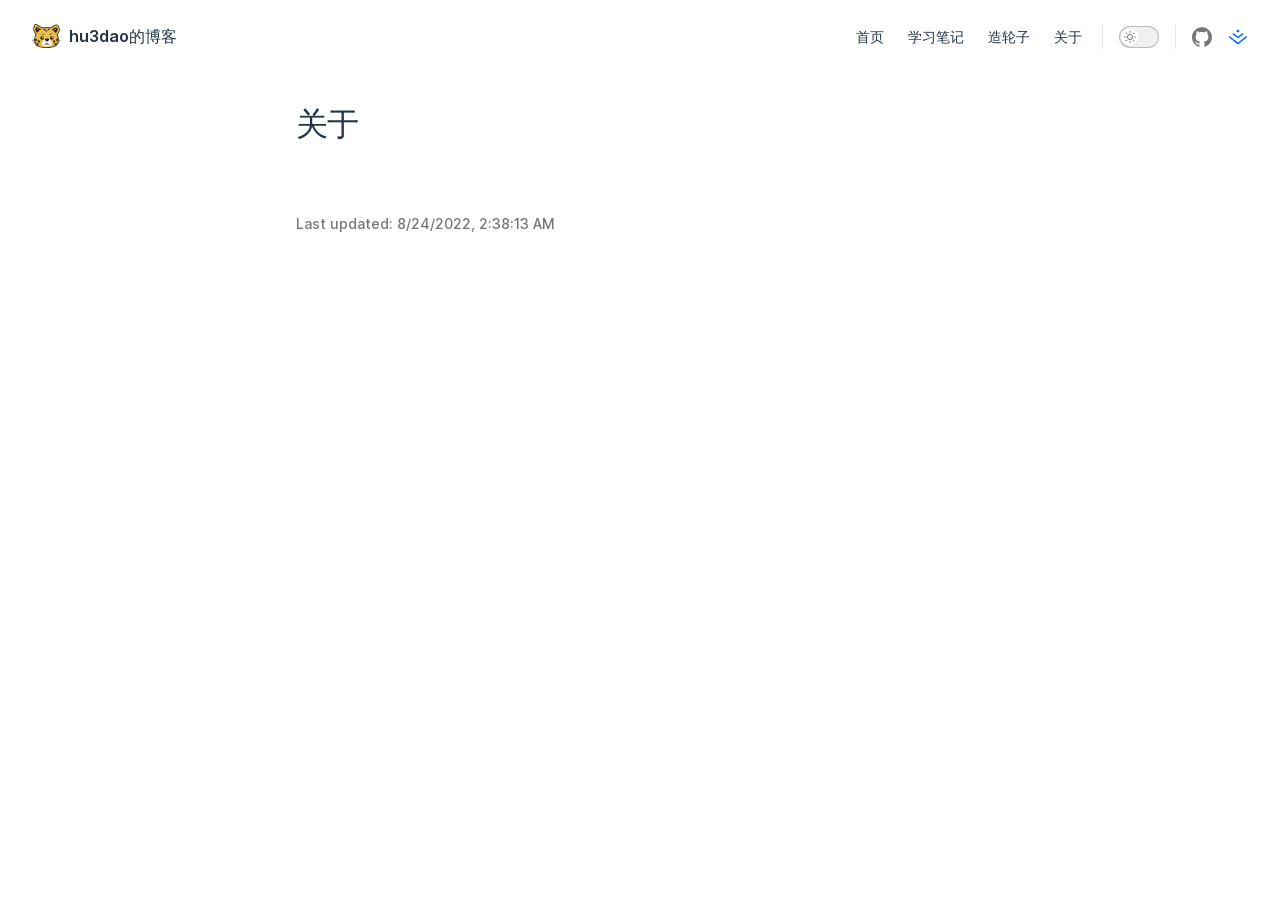
==== commit 51e45cdf: "deploy" ====
--- a/about/index.html
+++ b/about/index.html
@@ -7,13 +7,13 @@
     <meta name="description" content="A VitePress site">
     <link rel="stylesheet" href="/assets/style.5b69cde8.css">
     <link rel="modulepreload" href="/assets/app.aa2e9134.js">
-    <link rel="modulepreload" href="/assets/about_index.md.1650d709.lean.js">
+    <link rel="modulepreload" href="/assets/about_index.md.72325c1b.lean.js">
     
     <script id="check-dark-light">(()=>{const e=localStorage.getItem("vitepress-theme-appearance"),a=window.matchMedia("(prefers-color-scheme: dark)").matches;(!e||e==="auto"?a:e==="dark")&&document.documentElement.classList.add("dark")})();</script>
   </head>
   <body>
-    <div id="app"><div class="Layout" data-v-ca9ccb7e><!--[--><!--]--><!--[--><span tabindex="-1" data-v-151f2593></span><a href="#VPContent" class="VPSkipLink visually-hidden" data-v-151f2593> Skip to content </a><!--]--><!----><header class="VPNav no-sidebar" data-v-ca9ccb7e data-v-a71a30f1><div class="VPNavBar" data-v-a71a30f1 data-v-a35e6f52><div class="container" data-v-a35e6f52><div class="VPNavBarTitle" data-v-a35e6f52 data-v-d5925166><a class="title" href="/" data-v-d5925166><!--[--><!--]--><!--[--><img class="VPImage logo" src="/logo.svg" data-v-e13a1912><!--]--><!--[-->hu3dao的博客<!--]--><!--[--><!--]--></a></div><div class="content" data-v-a35e6f52><!--[--><!--]--><!----><nav aria-labelledby="main-nav-aria-label" class="VPNavBarMenu menu" data-v-a35e6f52 data-v-f83db6ba><span id="main-nav-aria-label" class="visually-hidden" data-v-f83db6ba>Main Navigation</span><!--[--><!--[--><a class="VPLink link VPNavBarMenuLink" href="/" data-v-f83db6ba data-v-47a2263e data-v-3c355974><!--[-->首页<!--]--><!----></a><!--]--><!--[--><a class="VPLink link VPNavBarMenuLink" href="/item-3.html" data-v-f83db6ba data-v-47a2263e data-v-3c355974><!--[-->学习笔记<!--]--><!----></a><!--]--><!--[--><a class="VPLink link VPNavBarMenuLink" href="/item-3.html" data-v-f83db6ba data-v-47a2263e data-v-3c355974><!--[-->造轮子<!--]--><!----></a><!--]--><!--[--><a class="VPLink link VPNavBarMenuLink" href="/item-3.html" data-v-f83db6ba data-v-47a2263e data-v-3c355974><!--[-->关于<!--]--><!----></a><!--]--><!--]--></nav><!----><div class="VPNavBarAppearance appearance" data-v-a35e6f52 data-v-a3e7452b><button class="VPSwitch VPSwitchAppearance" type="button" role="switch" aria-label="toggle dark mode" data-v-a3e7452b data-v-968780f1 data-v-086e8519><span class="check" data-v-086e8519><span class="icon" data-v-086e8519><!--[--><svg xmlns="http://www.w3.org/2000/svg" aria-hidden="true" focusable="false" viewbox="0 0 24 24" class="sun" data-v-968780f1><path d="M12,18c-3.3,0-6-2.7-6-6s2.7-6,6-6s6,2.7,6,6S15.3,18,12,18zM12,8c-2.2,0-4,1.8-4,4c0,2.2,1.8,4,4,4c2.2,0,4-1.8,4-4C16,9.8,14.2,8,12,8z"></path><path d="M12,4c-0.6,0-1-0.4-1-1V1c0-0.6,0.4-1,1-1s1,0.4,1,1v2C13,3.6,12.6,4,12,4z"></path><path d="M12,24c-0.6,0-1-0.4-1-1v-2c0-0.6,0.4-1,1-1s1,0.4,1,1v2C13,23.6,12.6,24,12,24z"></path><path d="M5.6,6.6c-0.3,0-0.5-0.1-0.7-0.3L3.5,4.9c-0.4-0.4-0.4-1,0-1.4s1-0.4,1.4,0l1.4,1.4c0.4,0.4,0.4,1,0,1.4C6.2,6.5,5.9,6.6,5.6,6.6z"></path><path d="M19.8,20.8c-0.3,0-0.5-0.1-0.7-0.3l-1.4-1.4c-0.4-0.4-0.4-1,0-1.4s1-0.4,1.4,0l1.4,1.4c0.4,0.4,0.4,1,0,1.4C20.3,20.7,20,20.8,19.8,20.8z"></path><path d="M3,13H1c-0.6,0-1-0.4-1-1s0.4-1,1-1h2c0.6,0,1,0.4,1,1S3.6,13,3,13z"></path><path d="M23,13h-2c-0.6,0-1-0.4-1-1s0.4-1,1-1h2c0.6,0,1,0.4,1,1S23.6,13,23,13z"></path><path d="M4.2,20.8c-0.3,0-0.5-0.1-0.7-0.3c-0.4-0.4-0.4-1,0-1.4l1.4-1.4c0.4-0.4,1-0.4,1.4,0s0.4,1,0,1.4l-1.4,1.4C4.7,20.7,4.5,20.8,4.2,20.8z"></path><path d="M18.4,6.6c-0.3,0-0.5-0.1-0.7-0.3c-0.4-0.4-0.4-1,0-1.4l1.4-1.4c0.4-0.4,1-0.4,1.4,0s0.4,1,0,1.4l-1.4,1.4C18.9,6.5,18.6,6.6,18.4,6.6z"></path></svg><svg xmlns="http://www.w3.org/2000/svg" aria-hidden="true" focusable="false" viewbox="0 0 24 24" class="moon" data-v-968780f1><path d="M12.1,22c-0.3,0-0.6,0-0.9,0c-5.5-0.5-9.5-5.4-9-10.9c0.4-4.8,4.2-8.6,9-9c0.4,0,0.8,0.2,1,0.5c0.2,0.3,0.2,0.8-0.1,1.1c-2,2.7-1.4,6.4,1.3,8.4c2.1,1.6,5,1.6,7.1,0c0.3-0.2,0.7-0.3,1.1-0.1c0.3,0.2,0.5,0.6,0.5,1c-0.2,2.7-1.5,5.1-3.6,6.8C16.6,21.2,14.4,22,12.1,22zM9.3,4.4c-2.9,1-5,3.6-5.2,6.8c-0.4,4.4,2.8,8.3,7.2,8.7c2.1,0.2,4.2-0.4,5.8-1.8c1.1-0.9,1.9-2.1,2.4-3.4c-2.5,0.9-5.3,0.5-7.5-1.1C9.2,11.4,8.1,7.7,9.3,4.4z"></path></svg><!--]--></span></span></button></div><div class="VPSocialLinks VPNavBarSocialLinks social-links" data-v-a35e6f52 data-v-738bef5a data-v-f6988cfb><!--[--><a class="VPSocialLink" href="https://github.com/hu3dao" target="_blank" rel="noopener" data-v-f6988cfb data-v-e57698f6><svg role="img" viewBox="0 0 24 24" xmlns="http://www.w3.org/2000/svg"><title>GitHub</title><path d="M12 .297c-6.63 0-12 5.373-12 12 0 5.303 3.438 9.8 8.205 11.385.6.113.82-.258.82-.577 0-.285-.01-1.04-.015-2.04-3.338.724-4.042-1.61-4.042-1.61C4.422 18.07 3.633 17.7 3.633 17.7c-1.087-.744.084-.729.084-.729 1.205.084 1.838 1.236 1.838 1.236 1.07 1.835 2.809 1.305 3.495.998.108-.776.417-1.305.76-1.605-2.665-.3-5.466-1.332-5.466-5.93 0-1.31.465-2.38 1.235-3.22-.135-.303-.54-1.523.105-3.176 0 0 1.005-.322 3.3 1.23.96-.267 1.98-.399 3-.405 1.02.006 2.04.138 3 .405 2.28-1.552 3.285-1.23 3.285-1.23.645 1.653.24 2.873.12 3.176.765.84 1.23 1.91 1.23 3.22 0 4.61-2.805 5.625-5.475 5.92.42.36.81 1.096.81 2.22 0 1.606-.015 2.896-.015 3.286 0 .315.21.69.825.57C20.565 22.092 24 17.592 24 12.297c0-6.627-5.373-12-12-12"/></svg></a><a class="VPSocialLink" href="https://juejin.cn/user/2621662810352423" target="_blank" rel="noopener" data-v-f6988cfb data-v-e57698f6><svg t="1660906148499" class="icon" viewBox="0 0 1024 1024" version="1.1" xmlns="http://www.w3.org/2000/svg" p-id="1690" width="16" height="16"><title>掘金</title><path d="M465.189 161.792c-22.967 18.14-44.325 35.109-47.397 37.742l-5.851 4.68 10.971 8.632c5.998 4.827 11.85 9.508 13.02 10.532 1.17 1.024 17.993 14.336 37.156 29.696l34.962 27.795 5.267-3.95c2.925-2.194 23.259-18.432 45.348-35.986 21.943-17.555 41.253-32.768 42.716-33.646 1.609-1.024 2.779-2.194 2.779-2.78 0-0.438-9.655-8.63-21.504-17.846-11.995-9.363-22.674-17.847-23.845-18.871-15.945-13.02-49.737-39.059-50.76-39.059-0.586 0.147-19.896 14.922-42.862 33.061z m233.325 180.37C507.465 493.275 508.928 492.105 505.417 489.911c-3.072-1.902-11.556-8.485-64.073-50.03-9.07-7.168-18.578-14.775-21.358-16.823-2.78-2.194-8.777-6.875-13.312-10.532-4.68-3.657-10.679-8.339-13.312-10.533-13.165-10.24-71.095-56.027-102.107-80.457-5.852-4.681-11.41-8.485-12.142-8.485-0.731 0-10.971 7.754-22.674 17.116-11.703 9.508-22.674 18.286-24.284 19.456-1.755 1.17-5.12 3.95-7.46 6.144-2.34 2.34-4.828 4.096-5.413 4.096-3.072 0-0.731 3.072 6.437 8.777 4.096 3.218 8.777 6.875 10.094 8.046 1.316 1.024 10.24 8.045 19.748 15.506s23.26 18.286 30.428 23.99c19.31 15.215 31.89 25.308 127.853 101.084 47.836 37.742 88.796 69.779 90.844 71.095 3.657 2.487 3.95 2.487 7.46-0.292a1041.42 1041.42 0 0 0 16.092-12.727c6.875-5.413 14.775-11.703 17.554-13.897 30.135-23.699 80.018-63.05 81.774-64.512 1.17-1.024 12.434-9.802 24.868-19.603s37.888-29.696 56.32-44.324c18.579-14.629 46.227-36.425 61.733-48.567 15.506-12.142 27.794-22.528 27.502-23.26-0.878-1.17-57.637-47.104-59.978-48.274-0.731-0.439-18.578 12.727-39.497 29.257z" fill="#006CFF" p-id="1691"></path><path d="M57.93 489.326c-15.215 12.288-28.527 23.405-29.697 24.576-2.34 2.194-5.412-0.44 80.018 66.852 33.207 26.185 32.622 25.747 57.637 45.495 10.386 8.192 36.279 28.672 57.783 45.495 38.18 30.135 44.91 35.401 52.663 41.545 2.048 1.756 22.967 18.14 46.372 36.572 23.26 18.432 74.167 58.514 112.933 89.088 38.912 30.573 71.095 55.734 71.826 56.027 0.732 0.293 7.46-4.389 14.921-10.386 21.797-16.97 90.259-70.949 101.523-79.872 5.705-4.535 12.873-10.24 15.945-12.58 3.072-2.488 6.436-5.12 7.314-5.852 0.878-0.878 11.85-9.509 24.283-19.31 20.773-16.091 59.1-46.226 64.366-50.615 1.17-1.024 5.12-4.096 8.777-6.875 3.657-2.78 7.9-6.29 9.509-7.607 1.609-1.317 14.775-11.703 29.257-23.113 29.11-22.82 42.277-33.207 88.503-69.632 17.262-13.605 32.475-25.454 33.646-26.478 2.486-2.048 31.451-24.869 44.617-35.255 4.827-3.657 9.07-7.168 9.508-7.607 0.44-0.585 5.998-4.827 12.435-9.8 6.436-4.828 13.165-10.24 15.067-11.85l3.365-2.926-9.948-7.753c-5.412-4.388-10.24-8.192-10.679-8.63-1.17-1.317-22.381-18.433-30.135-24.284-3.95-3.072-7.314-5.998-7.606-6.73-1.317-3.071-6.73 0.147-29.258 17.994-13.458 10.532-25.746 20.187-27.355 21.504-1.61 1.463-10.533 8.338-19.749 15.652-9.216 7.168-17.115 13.459-17.554 13.898-0.439 0.438-6.583 5.412-13.897 10.971-7.168 5.559-15.214 11.703-17.7 13.75-4.974 4.097-5.413 4.39-20.334 16.239-5.56 4.388-11.264 8.777-12.435 9.8-1.17 1.025-20.333 16.092-42.422 33.354-22.09 17.408-41.546 32.768-43.155 34.084-1.609 1.463-14.482 11.557-28.525 22.528s-40.814 32.037-59.539 46.812c-18.578 14.775-42.276 33.353-52.516 41.399s-23.26 18.285-28.965 22.82l-10.386 8.339-4.389-3.072c-2.34-1.756-4.68-3.511-5.12-3.95-0.439-0.439-4.973-4.096-10.24-8.046-11.849-9.216-14.482-11.264-16.676-13.166-0.878-0.877-4.243-3.51-7.46-5.851-3.22-2.487-6.145-4.681-6.584-5.12-0.439-0.439-6.875-5.705-14.482-11.703-7.607-5.851-14.921-11.556-16.091-12.58-1.317-1.17-17.116-13.605-35.255-27.795-17.993-14.19-35.109-27.648-38.035-29.842-5.705-4.681-33.499-26.624-125.074-98.743-34.523-27.209-72.704-57.344-84.846-66.852-49.737-39.498-55.15-43.594-56.905-43.447-0.877 0-14.043 10.24-29.257 22.528z" fill="#006CFF" p-id="1692"></path></svg></a><!--]--></div><div class="VPFlyout VPNavBarExtra extra" data-v-a35e6f52 data-v-e89b88d7 data-v-6ffb57d3><button type="button" class="button" aria-haspopup="true" aria-expanded="false" aria-label="extra navigation" data-v-6ffb57d3><svg xmlns="http://www.w3.org/2000/svg" aria-hidden="true" focusable="false" viewbox="0 0 24 24" class="icon" data-v-6ffb57d3><circle cx="12" cy="12" r="2"></circle><circle cx="19" cy="12" r="2"></circle><circle cx="5" cy="12" r="2"></circle></svg></button><div class="menu" data-v-6ffb57d3><div class="VPMenu" data-v-6ffb57d3 data-v-1c5d0cfc><!----><!--[--><!--[--><!----><div class="group" data-v-e89b88d7><div class="item appearance" data-v-e89b88d7><p class="label" data-v-e89b88d7>Appearance</p><div class="appearance-action" data-v-e89b88d7><button class="VPSwitch VPSwitchAppearance" type="button" role="switch" aria-label="toggle dark mode" data-v-e89b88d7 data-v-968780f1 data-v-086e8519><span class="check" data-v-086e8519><span class="icon" data-v-086e8519><!--[--><svg xmlns="http://www.w3.org/2000/svg" aria-hidden="true" focusable="false" viewbox="0 0 24 24" class="sun" data-v-968780f1><path d="M12,18c-3.3,0-6-2.7-6-6s2.7-6,6-6s6,2.7,6,6S15.3,18,12,18zM12,8c-2.2,0-4,1.8-4,4c0,2.2,1.8,4,4,4c2.2,0,4-1.8,4-4C16,9.8,14.2,8,12,8z"></path><path d="M12,4c-0.6,0-1-0.4-1-1V1c0-0.6,0.4-1,1-1s1,0.4,1,1v2C13,3.6,12.6,4,12,4z"></path><path d="M12,24c-0.6,0-1-0.4-1-1v-2c0-0.6,0.4-1,1-1s1,0.4,1,1v2C13,23.6,12.6,24,12,24z"></path><path d="M5.6,6.6c-0.3,0-0.5-0.1-0.7-0.3L3.5,4.9c-0.4-0.4-0.4-1,0-1.4s1-0.4,1.4,0l1.4,1.4c0.4,0.4,0.4,1,0,1.4C6.2,6.5,5.9,6.6,5.6,6.6z"></path><path d="M19.8,20.8c-0.3,0-0.5-0.1-0.7-0.3l-1.4-1.4c-0.4-0.4-0.4-1,0-1.4s1-0.4,1.4,0l1.4,1.4c0.4,0.4,0.4,1,0,1.4C20.3,20.7,20,20.8,19.8,20.8z"></path><path d="M3,13H1c-0.6,0-1-0.4-1-1s0.4-1,1-1h2c0.6,0,1,0.4,1,1S3.6,13,3,13z"></path><path d="M23,13h-2c-0.6,0-1-0.4-1-1s0.4-1,1-1h2c0.6,0,1,0.4,1,1S23.6,13,23,13z"></path><path d="M4.2,20.8c-0.3,0-0.5-0.1-0.7-0.3c-0.4-0.4-0.4-1,0-1.4l1.4-1.4c0.4-0.4,1-0.4,1.4,0s0.4,1,0,1.4l-1.4,1.4C4.7,20.7,4.5,20.8,4.2,20.8z"></path><path d="M18.4,6.6c-0.3,0-0.5-0.1-0.7-0.3c-0.4-0.4-0.4-1,0-1.4l1.4-1.4c0.4-0.4,1-0.4,1.4,0s0.4,1,0,1.4l-1.4,1.4C18.9,6.5,18.6,6.6,18.4,6.6z"></path></svg><svg xmlns="http://www.w3.org/2000/svg" aria-hidden="true" focusable="false" viewbox="0 0 24 24" class="moon" data-v-968780f1><path d="M12.1,22c-0.3,0-0.6,0-0.9,0c-5.5-0.5-9.5-5.4-9-10.9c0.4-4.8,4.2-8.6,9-9c0.4,0,0.8,0.2,1,0.5c0.2,0.3,0.2,0.8-0.1,1.1c-2,2.7-1.4,6.4,1.3,8.4c2.1,1.6,5,1.6,7.1,0c0.3-0.2,0.7-0.3,1.1-0.1c0.3,0.2,0.5,0.6,0.5,1c-0.2,2.7-1.5,5.1-3.6,6.8C16.6,21.2,14.4,22,12.1,22zM9.3,4.4c-2.9,1-5,3.6-5.2,6.8c-0.4,4.4,2.8,8.3,7.2,8.7c2.1,0.2,4.2-0.4,5.8-1.8c1.1-0.9,1.9-2.1,2.4-3.4c-2.5,0.9-5.3,0.5-7.5-1.1C9.2,11.4,8.1,7.7,9.3,4.4z"></path></svg><!--]--></span></span></button></div></div></div><div class="group" data-v-e89b88d7><div class="item social-links" data-v-e89b88d7><div class="VPSocialLinks social-links-list" data-v-e89b88d7 data-v-f6988cfb><!--[--><a class="VPSocialLink" href="https://github.com/hu3dao" target="_blank" rel="noopener" data-v-f6988cfb data-v-e57698f6><svg role="img" viewBox="0 0 24 24" xmlns="http://www.w3.org/2000/svg"><title>GitHub</title><path d="M12 .297c-6.63 0-12 5.373-12 12 0 5.303 3.438 9.8 8.205 11.385.6.113.82-.258.82-.577 0-.285-.01-1.04-.015-2.04-3.338.724-4.042-1.61-4.042-1.61C4.422 18.07 3.633 17.7 3.633 17.7c-1.087-.744.084-.729.084-.729 1.205.084 1.838 1.236 1.838 1.236 1.07 1.835 2.809 1.305 3.495.998.108-.776.417-1.305.76-1.605-2.665-.3-5.466-1.332-5.466-5.93 0-1.31.465-2.38 1.235-3.22-.135-.303-.54-1.523.105-3.176 0 0 1.005-.322 3.3 1.23.96-.267 1.98-.399 3-.405 1.02.006 2.04.138 3 .405 2.28-1.552 3.285-1.23 3.285-1.23.645 1.653.24 2.873.12 3.176.765.84 1.23 1.91 1.23 3.22 0 4.61-2.805 5.625-5.475 5.92.42.36.81 1.096.81 2.22 0 1.606-.015 2.896-.015 3.286 0 .315.21.69.825.57C20.565 22.092 24 17.592 24 12.297c0-6.627-5.373-12-12-12"/></svg></a><a class="VPSocialLink" href="https://juejin.cn/user/2621662810352423" target="_blank" rel="noopener" data-v-f6988cfb data-v-e57698f6><svg t="1660906148499" class="icon" viewBox="0 0 1024 1024" version="1.1" xmlns="http://www.w3.org/2000/svg" p-id="1690" width="16" height="16"><title>掘金</title><path d="M465.189 161.792c-22.967 18.14-44.325 35.109-47.397 37.742l-5.851 4.68 10.971 8.632c5.998 4.827 11.85 9.508 13.02 10.532 1.17 1.024 17.993 14.336 37.156 29.696l34.962 27.795 5.267-3.95c2.925-2.194 23.259-18.432 45.348-35.986 21.943-17.555 41.253-32.768 42.716-33.646 1.609-1.024 2.779-2.194 2.779-2.78 0-0.438-9.655-8.63-21.504-17.846-11.995-9.363-22.674-17.847-23.845-18.871-15.945-13.02-49.737-39.059-50.76-39.059-0.586 0.147-19.896 14.922-42.862 33.061z m233.325 180.37C507.465 493.275 508.928 492.105 505.417 489.911c-3.072-1.902-11.556-8.485-64.073-50.03-9.07-7.168-18.578-14.775-21.358-16.823-2.78-2.194-8.777-6.875-13.312-10.532-4.68-3.657-10.679-8.339-13.312-10.533-13.165-10.24-71.095-56.027-102.107-80.457-5.852-4.681-11.41-8.485-12.142-8.485-0.731 0-10.971 7.754-22.674 17.116-11.703 9.508-22.674 18.286-24.284 19.456-1.755 1.17-5.12 3.95-7.46 6.144-2.34 2.34-4.828 4.096-5.413 4.096-3.072 0-0.731 3.072 6.437 8.777 4.096 3.218 8.777 6.875 10.094 8.046 1.316 1.024 10.24 8.045 19.748 15.506s23.26 18.286 30.428 23.99c19.31 15.215 31.89 25.308 127.853 101.084 47.836 37.742 88.796 69.779 90.844 71.095 3.657 2.487 3.95 2.487 7.46-0.292a1041.42 1041.42 0 0 0 16.092-12.727c6.875-5.413 14.775-11.703 17.554-13.897 30.135-23.699 80.018-63.05 81.774-64.512 1.17-1.024 12.434-9.802 24.868-19.603s37.888-29.696 56.32-44.324c18.579-14.629 46.227-36.425 61.733-48.567 15.506-12.142 27.794-22.528 27.502-23.26-0.878-1.17-57.637-47.104-59.978-48.274-0.731-0.439-18.578 12.727-39.497 29.257z" fill="#006CFF" p-id="1691"></path><path d="M57.93 489.326c-15.215 12.288-28.527 23.405-29.697 24.576-2.34 2.194-5.412-0.44 80.018 66.852 33.207 26.185 32.622 25.747 57.637 45.495 10.386 8.192 36.279 28.672 57.783 45.495 38.18 30.135 44.91 35.401 52.663 41.545 2.048 1.756 22.967 18.14 46.372 36.572 23.26 18.432 74.167 58.514 112.933 89.088 38.912 30.573 71.095 55.734 71.826 56.027 0.732 0.293 7.46-4.389 14.921-10.386 21.797-16.97 90.259-70.949 101.523-79.872 5.705-4.535 12.873-10.24 15.945-12.58 3.072-2.488 6.436-5.12 7.314-5.852 0.878-0.878 11.85-9.509 24.283-19.31 20.773-16.091 59.1-46.226 64.366-50.615 1.17-1.024 5.12-4.096 8.777-6.875 3.657-2.78 7.9-6.29 9.509-7.607 1.609-1.317 14.775-11.703 29.257-23.113 29.11-22.82 42.277-33.207 88.503-69.632 17.262-13.605 32.475-25.454 33.646-26.478 2.486-2.048 31.451-24.869 44.617-35.255 4.827-3.657 9.07-7.168 9.508-7.607 0.44-0.585 5.998-4.827 12.435-9.8 6.436-4.828 13.165-10.24 15.067-11.85l3.365-2.926-9.948-7.753c-5.412-4.388-10.24-8.192-10.679-8.63-1.17-1.317-22.381-18.433-30.135-24.284-3.95-3.072-7.314-5.998-7.606-6.73-1.317-3.071-6.73 0.147-29.258 17.994-13.458 10.532-25.746 20.187-27.355 21.504-1.61 1.463-10.533 8.338-19.749 15.652-9.216 7.168-17.115 13.459-17.554 13.898-0.439 0.438-6.583 5.412-13.897 10.971-7.168 5.559-15.214 11.703-17.7 13.75-4.974 4.097-5.413 4.39-20.334 16.239-5.56 4.388-11.264 8.777-12.435 9.8-1.17 1.025-20.333 16.092-42.422 33.354-22.09 17.408-41.546 32.768-43.155 34.084-1.609 1.463-14.482 11.557-28.525 22.528s-40.814 32.037-59.539 46.812c-18.578 14.775-42.276 33.353-52.516 41.399s-23.26 18.285-28.965 22.82l-10.386 8.339-4.389-3.072c-2.34-1.756-4.68-3.511-5.12-3.95-0.439-0.439-4.973-4.096-10.24-8.046-11.849-9.216-14.482-11.264-16.676-13.166-0.878-0.877-4.243-3.51-7.46-5.851-3.22-2.487-6.145-4.681-6.584-5.12-0.439-0.439-6.875-5.705-14.482-11.703-7.607-5.851-14.921-11.556-16.091-12.58-1.317-1.17-17.116-13.605-35.255-27.795-17.993-14.19-35.109-27.648-38.035-29.842-5.705-4.681-33.499-26.624-125.074-98.743-34.523-27.209-72.704-57.344-84.846-66.852-49.737-39.498-55.15-43.594-56.905-43.447-0.877 0-14.043 10.24-29.257 22.528z" fill="#006CFF" p-id="1692"></path></svg></a><!--]--></div></div></div><!--]--><!--]--></div></div></div><!--[--><!--]--><button type="button" class="VPNavBarHamburger hamburger" aria-label="mobile navigation" aria-expanded="false" aria-controls="VPNavScreen" data-v-a35e6f52 data-v-e5dd9c1c><span class="container" data-v-e5dd9c1c><span class="top" data-v-e5dd9c1c></span><span class="middle" data-v-e5dd9c1c></span><span class="bottom" data-v-e5dd9c1c></span></span></button></div></div></div><!----></header><!----><!----><div class="VPContent" id="VPContent" data-v-ca9ccb7e data-v-8af69dc9><div class="VPDoc" data-v-8af69dc9 data-v-1e748e60><div class="container" data-v-1e748e60><!----><div class="content" data-v-1e748e60><div class="content-container" data-v-1e748e60><!--[--><!--]--><main class="main" data-v-1e748e60><div style="position:relative;" class="vp-doc _about_index" data-v-1e748e60><div><h1 id="关于" tabindex="-1">关于 <a class="header-anchor" href="#关于" aria-hidden="true">#</a></h1></div></div></main><!--[--><!--]--><!----><!--[--><!--]--></div></div></div></div></div><!----><!--[--><!--]--></div></div>
-    <script>__VP_HASH_MAP__ = JSON.parse("{\"about_index.md\":\"1650d709\",\"index.md\":\"92eb1a4f\",\"test.md\":\"1825cf40\"}")</script>
+    <div id="app"><div class="Layout" data-v-ca9ccb7e><!--[--><!--]--><!--[--><span tabindex="-1" data-v-151f2593></span><a href="#VPContent" class="VPSkipLink visually-hidden" data-v-151f2593> Skip to content </a><!--]--><!----><header class="VPNav no-sidebar" data-v-ca9ccb7e data-v-a71a30f1><div class="VPNavBar" data-v-a71a30f1 data-v-a35e6f52><div class="container" data-v-a35e6f52><div class="VPNavBarTitle" data-v-a35e6f52 data-v-d5925166><a class="title" href="/" data-v-d5925166><!--[--><!--]--><!--[--><img class="VPImage logo" src="/logo.svg" data-v-e13a1912><!--]--><!--[-->hu3dao的博客<!--]--><!--[--><!--]--></a></div><div class="content" data-v-a35e6f52><!--[--><!--]--><!----><nav aria-labelledby="main-nav-aria-label" class="VPNavBarMenu menu" data-v-a35e6f52 data-v-f83db6ba><span id="main-nav-aria-label" class="visually-hidden" data-v-f83db6ba>Main Navigation</span><!--[--><!--[--><a class="VPLink link VPNavBarMenuLink" href="/" data-v-f83db6ba data-v-47a2263e data-v-3c355974><!--[-->首页<!--]--><!----></a><!--]--><!--[--><a class="VPLink link VPNavBarMenuLink" href="/item-3.html" data-v-f83db6ba data-v-47a2263e data-v-3c355974><!--[-->学习笔记<!--]--><!----></a><!--]--><!--[--><a class="VPLink link VPNavBarMenuLink" href="/item-3.html" data-v-f83db6ba data-v-47a2263e data-v-3c355974><!--[-->造轮子<!--]--><!----></a><!--]--><!--[--><a class="VPLink link VPNavBarMenuLink" href="/item-3.html" data-v-f83db6ba data-v-47a2263e data-v-3c355974><!--[-->关于<!--]--><!----></a><!--]--><!--]--></nav><!----><div class="VPNavBarAppearance appearance" data-v-a35e6f52 data-v-a3e7452b><button class="VPSwitch VPSwitchAppearance" type="button" role="switch" aria-label="toggle dark mode" data-v-a3e7452b data-v-968780f1 data-v-086e8519><span class="check" data-v-086e8519><span class="icon" data-v-086e8519><!--[--><svg xmlns="http://www.w3.org/2000/svg" aria-hidden="true" focusable="false" viewbox="0 0 24 24" class="sun" data-v-968780f1><path d="M12,18c-3.3,0-6-2.7-6-6s2.7-6,6-6s6,2.7,6,6S15.3,18,12,18zM12,8c-2.2,0-4,1.8-4,4c0,2.2,1.8,4,4,4c2.2,0,4-1.8,4-4C16,9.8,14.2,8,12,8z"></path><path d="M12,4c-0.6,0-1-0.4-1-1V1c0-0.6,0.4-1,1-1s1,0.4,1,1v2C13,3.6,12.6,4,12,4z"></path><path d="M12,24c-0.6,0-1-0.4-1-1v-2c0-0.6,0.4-1,1-1s1,0.4,1,1v2C13,23.6,12.6,24,12,24z"></path><path d="M5.6,6.6c-0.3,0-0.5-0.1-0.7-0.3L3.5,4.9c-0.4-0.4-0.4-1,0-1.4s1-0.4,1.4,0l1.4,1.4c0.4,0.4,0.4,1,0,1.4C6.2,6.5,5.9,6.6,5.6,6.6z"></path><path d="M19.8,20.8c-0.3,0-0.5-0.1-0.7-0.3l-1.4-1.4c-0.4-0.4-0.4-1,0-1.4s1-0.4,1.4,0l1.4,1.4c0.4,0.4,0.4,1,0,1.4C20.3,20.7,20,20.8,19.8,20.8z"></path><path d="M3,13H1c-0.6,0-1-0.4-1-1s0.4-1,1-1h2c0.6,0,1,0.4,1,1S3.6,13,3,13z"></path><path d="M23,13h-2c-0.6,0-1-0.4-1-1s0.4-1,1-1h2c0.6,0,1,0.4,1,1S23.6,13,23,13z"></path><path d="M4.2,20.8c-0.3,0-0.5-0.1-0.7-0.3c-0.4-0.4-0.4-1,0-1.4l1.4-1.4c0.4-0.4,1-0.4,1.4,0s0.4,1,0,1.4l-1.4,1.4C4.7,20.7,4.5,20.8,4.2,20.8z"></path><path d="M18.4,6.6c-0.3,0-0.5-0.1-0.7-0.3c-0.4-0.4-0.4-1,0-1.4l1.4-1.4c0.4-0.4,1-0.4,1.4,0s0.4,1,0,1.4l-1.4,1.4C18.9,6.5,18.6,6.6,18.4,6.6z"></path></svg><svg xmlns="http://www.w3.org/2000/svg" aria-hidden="true" focusable="false" viewbox="0 0 24 24" class="moon" data-v-968780f1><path d="M12.1,22c-0.3,0-0.6,0-0.9,0c-5.5-0.5-9.5-5.4-9-10.9c0.4-4.8,4.2-8.6,9-9c0.4,0,0.8,0.2,1,0.5c0.2,0.3,0.2,0.8-0.1,1.1c-2,2.7-1.4,6.4,1.3,8.4c2.1,1.6,5,1.6,7.1,0c0.3-0.2,0.7-0.3,1.1-0.1c0.3,0.2,0.5,0.6,0.5,1c-0.2,2.7-1.5,5.1-3.6,6.8C16.6,21.2,14.4,22,12.1,22zM9.3,4.4c-2.9,1-5,3.6-5.2,6.8c-0.4,4.4,2.8,8.3,7.2,8.7c2.1,0.2,4.2-0.4,5.8-1.8c1.1-0.9,1.9-2.1,2.4-3.4c-2.5,0.9-5.3,0.5-7.5-1.1C9.2,11.4,8.1,7.7,9.3,4.4z"></path></svg><!--]--></span></span></button></div><div class="VPSocialLinks VPNavBarSocialLinks social-links" data-v-a35e6f52 data-v-738bef5a data-v-f6988cfb><!--[--><a class="VPSocialLink" href="https://github.com/hu3dao" target="_blank" rel="noopener" data-v-f6988cfb data-v-e57698f6><svg role="img" viewBox="0 0 24 24" xmlns="http://www.w3.org/2000/svg"><title>GitHub</title><path d="M12 .297c-6.63 0-12 5.373-12 12 0 5.303 3.438 9.8 8.205 11.385.6.113.82-.258.82-.577 0-.285-.01-1.04-.015-2.04-3.338.724-4.042-1.61-4.042-1.61C4.422 18.07 3.633 17.7 3.633 17.7c-1.087-.744.084-.729.084-.729 1.205.084 1.838 1.236 1.838 1.236 1.07 1.835 2.809 1.305 3.495.998.108-.776.417-1.305.76-1.605-2.665-.3-5.466-1.332-5.466-5.93 0-1.31.465-2.38 1.235-3.22-.135-.303-.54-1.523.105-3.176 0 0 1.005-.322 3.3 1.23.96-.267 1.98-.399 3-.405 1.02.006 2.04.138 3 .405 2.28-1.552 3.285-1.23 3.285-1.23.645 1.653.24 2.873.12 3.176.765.84 1.23 1.91 1.23 3.22 0 4.61-2.805 5.625-5.475 5.92.42.36.81 1.096.81 2.22 0 1.606-.015 2.896-.015 3.286 0 .315.21.69.825.57C20.565 22.092 24 17.592 24 12.297c0-6.627-5.373-12-12-12"/></svg></a><a class="VPSocialLink" href="https://juejin.cn/user/2621662810352423" target="_blank" rel="noopener" data-v-f6988cfb data-v-e57698f6><svg t="1660906148499" class="icon" viewBox="0 0 1024 1024" version="1.1" xmlns="http://www.w3.org/2000/svg" p-id="1690" width="16" height="16"><title>掘金</title><path d="M465.189 161.792c-22.967 18.14-44.325 35.109-47.397 37.742l-5.851 4.68 10.971 8.632c5.998 4.827 11.85 9.508 13.02 10.532 1.17 1.024 17.993 14.336 37.156 29.696l34.962 27.795 5.267-3.95c2.925-2.194 23.259-18.432 45.348-35.986 21.943-17.555 41.253-32.768 42.716-33.646 1.609-1.024 2.779-2.194 2.779-2.78 0-0.438-9.655-8.63-21.504-17.846-11.995-9.363-22.674-17.847-23.845-18.871-15.945-13.02-49.737-39.059-50.76-39.059-0.586 0.147-19.896 14.922-42.862 33.061z m233.325 180.37C507.465 493.275 508.928 492.105 505.417 489.911c-3.072-1.902-11.556-8.485-64.073-50.03-9.07-7.168-18.578-14.775-21.358-16.823-2.78-2.194-8.777-6.875-13.312-10.532-4.68-3.657-10.679-8.339-13.312-10.533-13.165-10.24-71.095-56.027-102.107-80.457-5.852-4.681-11.41-8.485-12.142-8.485-0.731 0-10.971 7.754-22.674 17.116-11.703 9.508-22.674 18.286-24.284 19.456-1.755 1.17-5.12 3.95-7.46 6.144-2.34 2.34-4.828 4.096-5.413 4.096-3.072 0-0.731 3.072 6.437 8.777 4.096 3.218 8.777 6.875 10.094 8.046 1.316 1.024 10.24 8.045 19.748 15.506s23.26 18.286 30.428 23.99c19.31 15.215 31.89 25.308 127.853 101.084 47.836 37.742 88.796 69.779 90.844 71.095 3.657 2.487 3.95 2.487 7.46-0.292a1041.42 1041.42 0 0 0 16.092-12.727c6.875-5.413 14.775-11.703 17.554-13.897 30.135-23.699 80.018-63.05 81.774-64.512 1.17-1.024 12.434-9.802 24.868-19.603s37.888-29.696 56.32-44.324c18.579-14.629 46.227-36.425 61.733-48.567 15.506-12.142 27.794-22.528 27.502-23.26-0.878-1.17-57.637-47.104-59.978-48.274-0.731-0.439-18.578 12.727-39.497 29.257z" fill="#006CFF" p-id="1691"></path><path d="M57.93 489.326c-15.215 12.288-28.527 23.405-29.697 24.576-2.34 2.194-5.412-0.44 80.018 66.852 33.207 26.185 32.622 25.747 57.637 45.495 10.386 8.192 36.279 28.672 57.783 45.495 38.18 30.135 44.91 35.401 52.663 41.545 2.048 1.756 22.967 18.14 46.372 36.572 23.26 18.432 74.167 58.514 112.933 89.088 38.912 30.573 71.095 55.734 71.826 56.027 0.732 0.293 7.46-4.389 14.921-10.386 21.797-16.97 90.259-70.949 101.523-79.872 5.705-4.535 12.873-10.24 15.945-12.58 3.072-2.488 6.436-5.12 7.314-5.852 0.878-0.878 11.85-9.509 24.283-19.31 20.773-16.091 59.1-46.226 64.366-50.615 1.17-1.024 5.12-4.096 8.777-6.875 3.657-2.78 7.9-6.29 9.509-7.607 1.609-1.317 14.775-11.703 29.257-23.113 29.11-22.82 42.277-33.207 88.503-69.632 17.262-13.605 32.475-25.454 33.646-26.478 2.486-2.048 31.451-24.869 44.617-35.255 4.827-3.657 9.07-7.168 9.508-7.607 0.44-0.585 5.998-4.827 12.435-9.8 6.436-4.828 13.165-10.24 15.067-11.85l3.365-2.926-9.948-7.753c-5.412-4.388-10.24-8.192-10.679-8.63-1.17-1.317-22.381-18.433-30.135-24.284-3.95-3.072-7.314-5.998-7.606-6.73-1.317-3.071-6.73 0.147-29.258 17.994-13.458 10.532-25.746 20.187-27.355 21.504-1.61 1.463-10.533 8.338-19.749 15.652-9.216 7.168-17.115 13.459-17.554 13.898-0.439 0.438-6.583 5.412-13.897 10.971-7.168 5.559-15.214 11.703-17.7 13.75-4.974 4.097-5.413 4.39-20.334 16.239-5.56 4.388-11.264 8.777-12.435 9.8-1.17 1.025-20.333 16.092-42.422 33.354-22.09 17.408-41.546 32.768-43.155 34.084-1.609 1.463-14.482 11.557-28.525 22.528s-40.814 32.037-59.539 46.812c-18.578 14.775-42.276 33.353-52.516 41.399s-23.26 18.285-28.965 22.82l-10.386 8.339-4.389-3.072c-2.34-1.756-4.68-3.511-5.12-3.95-0.439-0.439-4.973-4.096-10.24-8.046-11.849-9.216-14.482-11.264-16.676-13.166-0.878-0.877-4.243-3.51-7.46-5.851-3.22-2.487-6.145-4.681-6.584-5.12-0.439-0.439-6.875-5.705-14.482-11.703-7.607-5.851-14.921-11.556-16.091-12.58-1.317-1.17-17.116-13.605-35.255-27.795-17.993-14.19-35.109-27.648-38.035-29.842-5.705-4.681-33.499-26.624-125.074-98.743-34.523-27.209-72.704-57.344-84.846-66.852-49.737-39.498-55.15-43.594-56.905-43.447-0.877 0-14.043 10.24-29.257 22.528z" fill="#006CFF" p-id="1692"></path></svg></a><!--]--></div><div class="VPFlyout VPNavBarExtra extra" data-v-a35e6f52 data-v-e89b88d7 data-v-6ffb57d3><button type="button" class="button" aria-haspopup="true" aria-expanded="false" aria-label="extra navigation" data-v-6ffb57d3><svg xmlns="http://www.w3.org/2000/svg" aria-hidden="true" focusable="false" viewbox="0 0 24 24" class="icon" data-v-6ffb57d3><circle cx="12" cy="12" r="2"></circle><circle cx="19" cy="12" r="2"></circle><circle cx="5" cy="12" r="2"></circle></svg></button><div class="menu" data-v-6ffb57d3><div class="VPMenu" data-v-6ffb57d3 data-v-1c5d0cfc><!----><!--[--><!--[--><!----><div class="group" data-v-e89b88d7><div class="item appearance" data-v-e89b88d7><p class="label" data-v-e89b88d7>Appearance</p><div class="appearance-action" data-v-e89b88d7><button class="VPSwitch VPSwitchAppearance" type="button" role="switch" aria-label="toggle dark mode" data-v-e89b88d7 data-v-968780f1 data-v-086e8519><span class="check" data-v-086e8519><span class="icon" data-v-086e8519><!--[--><svg xmlns="http://www.w3.org/2000/svg" aria-hidden="true" focusable="false" viewbox="0 0 24 24" class="sun" data-v-968780f1><path d="M12,18c-3.3,0-6-2.7-6-6s2.7-6,6-6s6,2.7,6,6S15.3,18,12,18zM12,8c-2.2,0-4,1.8-4,4c0,2.2,1.8,4,4,4c2.2,0,4-1.8,4-4C16,9.8,14.2,8,12,8z"></path><path d="M12,4c-0.6,0-1-0.4-1-1V1c0-0.6,0.4-1,1-1s1,0.4,1,1v2C13,3.6,12.6,4,12,4z"></path><path d="M12,24c-0.6,0-1-0.4-1-1v-2c0-0.6,0.4-1,1-1s1,0.4,1,1v2C13,23.6,12.6,24,12,24z"></path><path d="M5.6,6.6c-0.3,0-0.5-0.1-0.7-0.3L3.5,4.9c-0.4-0.4-0.4-1,0-1.4s1-0.4,1.4,0l1.4,1.4c0.4,0.4,0.4,1,0,1.4C6.2,6.5,5.9,6.6,5.6,6.6z"></path><path d="M19.8,20.8c-0.3,0-0.5-0.1-0.7-0.3l-1.4-1.4c-0.4-0.4-0.4-1,0-1.4s1-0.4,1.4,0l1.4,1.4c0.4,0.4,0.4,1,0,1.4C20.3,20.7,20,20.8,19.8,20.8z"></path><path d="M3,13H1c-0.6,0-1-0.4-1-1s0.4-1,1-1h2c0.6,0,1,0.4,1,1S3.6,13,3,13z"></path><path d="M23,13h-2c-0.6,0-1-0.4-1-1s0.4-1,1-1h2c0.6,0,1,0.4,1,1S23.6,13,23,13z"></path><path d="M4.2,20.8c-0.3,0-0.5-0.1-0.7-0.3c-0.4-0.4-0.4-1,0-1.4l1.4-1.4c0.4-0.4,1-0.4,1.4,0s0.4,1,0,1.4l-1.4,1.4C4.7,20.7,4.5,20.8,4.2,20.8z"></path><path d="M18.4,6.6c-0.3,0-0.5-0.1-0.7-0.3c-0.4-0.4-0.4-1,0-1.4l1.4-1.4c0.4-0.4,1-0.4,1.4,0s0.4,1,0,1.4l-1.4,1.4C18.9,6.5,18.6,6.6,18.4,6.6z"></path></svg><svg xmlns="http://www.w3.org/2000/svg" aria-hidden="true" focusable="false" viewbox="0 0 24 24" class="moon" data-v-968780f1><path d="M12.1,22c-0.3,0-0.6,0-0.9,0c-5.5-0.5-9.5-5.4-9-10.9c0.4-4.8,4.2-8.6,9-9c0.4,0,0.8,0.2,1,0.5c0.2,0.3,0.2,0.8-0.1,1.1c-2,2.7-1.4,6.4,1.3,8.4c2.1,1.6,5,1.6,7.1,0c0.3-0.2,0.7-0.3,1.1-0.1c0.3,0.2,0.5,0.6,0.5,1c-0.2,2.7-1.5,5.1-3.6,6.8C16.6,21.2,14.4,22,12.1,22zM9.3,4.4c-2.9,1-5,3.6-5.2,6.8c-0.4,4.4,2.8,8.3,7.2,8.7c2.1,0.2,4.2-0.4,5.8-1.8c1.1-0.9,1.9-2.1,2.4-3.4c-2.5,0.9-5.3,0.5-7.5-1.1C9.2,11.4,8.1,7.7,9.3,4.4z"></path></svg><!--]--></span></span></button></div></div></div><div class="group" data-v-e89b88d7><div class="item social-links" data-v-e89b88d7><div class="VPSocialLinks social-links-list" data-v-e89b88d7 data-v-f6988cfb><!--[--><a class="VPSocialLink" href="https://github.com/hu3dao" target="_blank" rel="noopener" data-v-f6988cfb data-v-e57698f6><svg role="img" viewBox="0 0 24 24" xmlns="http://www.w3.org/2000/svg"><title>GitHub</title><path d="M12 .297c-6.63 0-12 5.373-12 12 0 5.303 3.438 9.8 8.205 11.385.6.113.82-.258.82-.577 0-.285-.01-1.04-.015-2.04-3.338.724-4.042-1.61-4.042-1.61C4.422 18.07 3.633 17.7 3.633 17.7c-1.087-.744.084-.729.084-.729 1.205.084 1.838 1.236 1.838 1.236 1.07 1.835 2.809 1.305 3.495.998.108-.776.417-1.305.76-1.605-2.665-.3-5.466-1.332-5.466-5.93 0-1.31.465-2.38 1.235-3.22-.135-.303-.54-1.523.105-3.176 0 0 1.005-.322 3.3 1.23.96-.267 1.98-.399 3-.405 1.02.006 2.04.138 3 .405 2.28-1.552 3.285-1.23 3.285-1.23.645 1.653.24 2.873.12 3.176.765.84 1.23 1.91 1.23 3.22 0 4.61-2.805 5.625-5.475 5.92.42.36.81 1.096.81 2.22 0 1.606-.015 2.896-.015 3.286 0 .315.21.69.825.57C20.565 22.092 24 17.592 24 12.297c0-6.627-5.373-12-12-12"/></svg></a><a class="VPSocialLink" href="https://juejin.cn/user/2621662810352423" target="_blank" rel="noopener" data-v-f6988cfb data-v-e57698f6><svg t="1660906148499" class="icon" viewBox="0 0 1024 1024" version="1.1" xmlns="http://www.w3.org/2000/svg" p-id="1690" width="16" height="16"><title>掘金</title><path d="M465.189 161.792c-22.967 18.14-44.325 35.109-47.397 37.742l-5.851 4.68 10.971 8.632c5.998 4.827 11.85 9.508 13.02 10.532 1.17 1.024 17.993 14.336 37.156 29.696l34.962 27.795 5.267-3.95c2.925-2.194 23.259-18.432 45.348-35.986 21.943-17.555 41.253-32.768 42.716-33.646 1.609-1.024 2.779-2.194 2.779-2.78 0-0.438-9.655-8.63-21.504-17.846-11.995-9.363-22.674-17.847-23.845-18.871-15.945-13.02-49.737-39.059-50.76-39.059-0.586 0.147-19.896 14.922-42.862 33.061z m233.325 180.37C507.465 493.275 508.928 492.105 505.417 489.911c-3.072-1.902-11.556-8.485-64.073-50.03-9.07-7.168-18.578-14.775-21.358-16.823-2.78-2.194-8.777-6.875-13.312-10.532-4.68-3.657-10.679-8.339-13.312-10.533-13.165-10.24-71.095-56.027-102.107-80.457-5.852-4.681-11.41-8.485-12.142-8.485-0.731 0-10.971 7.754-22.674 17.116-11.703 9.508-22.674 18.286-24.284 19.456-1.755 1.17-5.12 3.95-7.46 6.144-2.34 2.34-4.828 4.096-5.413 4.096-3.072 0-0.731 3.072 6.437 8.777 4.096 3.218 8.777 6.875 10.094 8.046 1.316 1.024 10.24 8.045 19.748 15.506s23.26 18.286 30.428 23.99c19.31 15.215 31.89 25.308 127.853 101.084 47.836 37.742 88.796 69.779 90.844 71.095 3.657 2.487 3.95 2.487 7.46-0.292a1041.42 1041.42 0 0 0 16.092-12.727c6.875-5.413 14.775-11.703 17.554-13.897 30.135-23.699 80.018-63.05 81.774-64.512 1.17-1.024 12.434-9.802 24.868-19.603s37.888-29.696 56.32-44.324c18.579-14.629 46.227-36.425 61.733-48.567 15.506-12.142 27.794-22.528 27.502-23.26-0.878-1.17-57.637-47.104-59.978-48.274-0.731-0.439-18.578 12.727-39.497 29.257z" fill="#006CFF" p-id="1691"></path><path d="M57.93 489.326c-15.215 12.288-28.527 23.405-29.697 24.576-2.34 2.194-5.412-0.44 80.018 66.852 33.207 26.185 32.622 25.747 57.637 45.495 10.386 8.192 36.279 28.672 57.783 45.495 38.18 30.135 44.91 35.401 52.663 41.545 2.048 1.756 22.967 18.14 46.372 36.572 23.26 18.432 74.167 58.514 112.933 89.088 38.912 30.573 71.095 55.734 71.826 56.027 0.732 0.293 7.46-4.389 14.921-10.386 21.797-16.97 90.259-70.949 101.523-79.872 5.705-4.535 12.873-10.24 15.945-12.58 3.072-2.488 6.436-5.12 7.314-5.852 0.878-0.878 11.85-9.509 24.283-19.31 20.773-16.091 59.1-46.226 64.366-50.615 1.17-1.024 5.12-4.096 8.777-6.875 3.657-2.78 7.9-6.29 9.509-7.607 1.609-1.317 14.775-11.703 29.257-23.113 29.11-22.82 42.277-33.207 88.503-69.632 17.262-13.605 32.475-25.454 33.646-26.478 2.486-2.048 31.451-24.869 44.617-35.255 4.827-3.657 9.07-7.168 9.508-7.607 0.44-0.585 5.998-4.827 12.435-9.8 6.436-4.828 13.165-10.24 15.067-11.85l3.365-2.926-9.948-7.753c-5.412-4.388-10.24-8.192-10.679-8.63-1.17-1.317-22.381-18.433-30.135-24.284-3.95-3.072-7.314-5.998-7.606-6.73-1.317-3.071-6.73 0.147-29.258 17.994-13.458 10.532-25.746 20.187-27.355 21.504-1.61 1.463-10.533 8.338-19.749 15.652-9.216 7.168-17.115 13.459-17.554 13.898-0.439 0.438-6.583 5.412-13.897 10.971-7.168 5.559-15.214 11.703-17.7 13.75-4.974 4.097-5.413 4.39-20.334 16.239-5.56 4.388-11.264 8.777-12.435 9.8-1.17 1.025-20.333 16.092-42.422 33.354-22.09 17.408-41.546 32.768-43.155 34.084-1.609 1.463-14.482 11.557-28.525 22.528s-40.814 32.037-59.539 46.812c-18.578 14.775-42.276 33.353-52.516 41.399s-23.26 18.285-28.965 22.82l-10.386 8.339-4.389-3.072c-2.34-1.756-4.68-3.511-5.12-3.95-0.439-0.439-4.973-4.096-10.24-8.046-11.849-9.216-14.482-11.264-16.676-13.166-0.878-0.877-4.243-3.51-7.46-5.851-3.22-2.487-6.145-4.681-6.584-5.12-0.439-0.439-6.875-5.705-14.482-11.703-7.607-5.851-14.921-11.556-16.091-12.58-1.317-1.17-17.116-13.605-35.255-27.795-17.993-14.19-35.109-27.648-38.035-29.842-5.705-4.681-33.499-26.624-125.074-98.743-34.523-27.209-72.704-57.344-84.846-66.852-49.737-39.498-55.15-43.594-56.905-43.447-0.877 0-14.043 10.24-29.257 22.528z" fill="#006CFF" p-id="1692"></path></svg></a><!--]--></div></div></div><!--]--><!--]--></div></div></div><!--[--><!--]--><button type="button" class="VPNavBarHamburger hamburger" aria-label="mobile navigation" aria-expanded="false" aria-controls="VPNavScreen" data-v-a35e6f52 data-v-e5dd9c1c><span class="container" data-v-e5dd9c1c><span class="top" data-v-e5dd9c1c></span><span class="middle" data-v-e5dd9c1c></span><span class="bottom" data-v-e5dd9c1c></span></span></button></div></div></div><!----></header><!----><!----><div class="VPContent" id="VPContent" data-v-ca9ccb7e data-v-8af69dc9><div class="VPDoc" data-v-8af69dc9 data-v-1e748e60><div class="container" data-v-1e748e60><!----><div class="content" data-v-1e748e60><div class="content-container" data-v-1e748e60><!--[--><!--]--><main class="main" data-v-1e748e60><div style="position:relative;" class="vp-doc _about_index" data-v-1e748e60><div><h1 id="关于" tabindex="-1">关于 <a class="header-anchor" href="#关于" aria-hidden="true">#</a></h1></div></div></main><!--[--><!--]--><footer class="VPDocFooter" data-v-1e748e60 data-v-a54a85bd><div class="edit-info" data-v-a54a85bd><!----><div class="last-updated" data-v-a54a85bd><p class="VPLastUpdated" data-v-a54a85bd data-v-f7d51a9c>Last updated: <time datatime="2022-08-24T02:38:13.000Z" data-v-f7d51a9c></time></p></div></div><!----></footer><!--[--><!--]--></div></div></div></div></div><!----><!--[--><!--]--></div></div>
+    <script>__VP_HASH_MAP__ = JSON.parse("{\"about_index.md\":\"72325c1b\",\"index.md\":\"2c4e1c07\",\"test.md\":\"9faccab4\"}")</script>
     <script type="module" async src="/assets/app.aa2e9134.js"></script>
     
   </body>
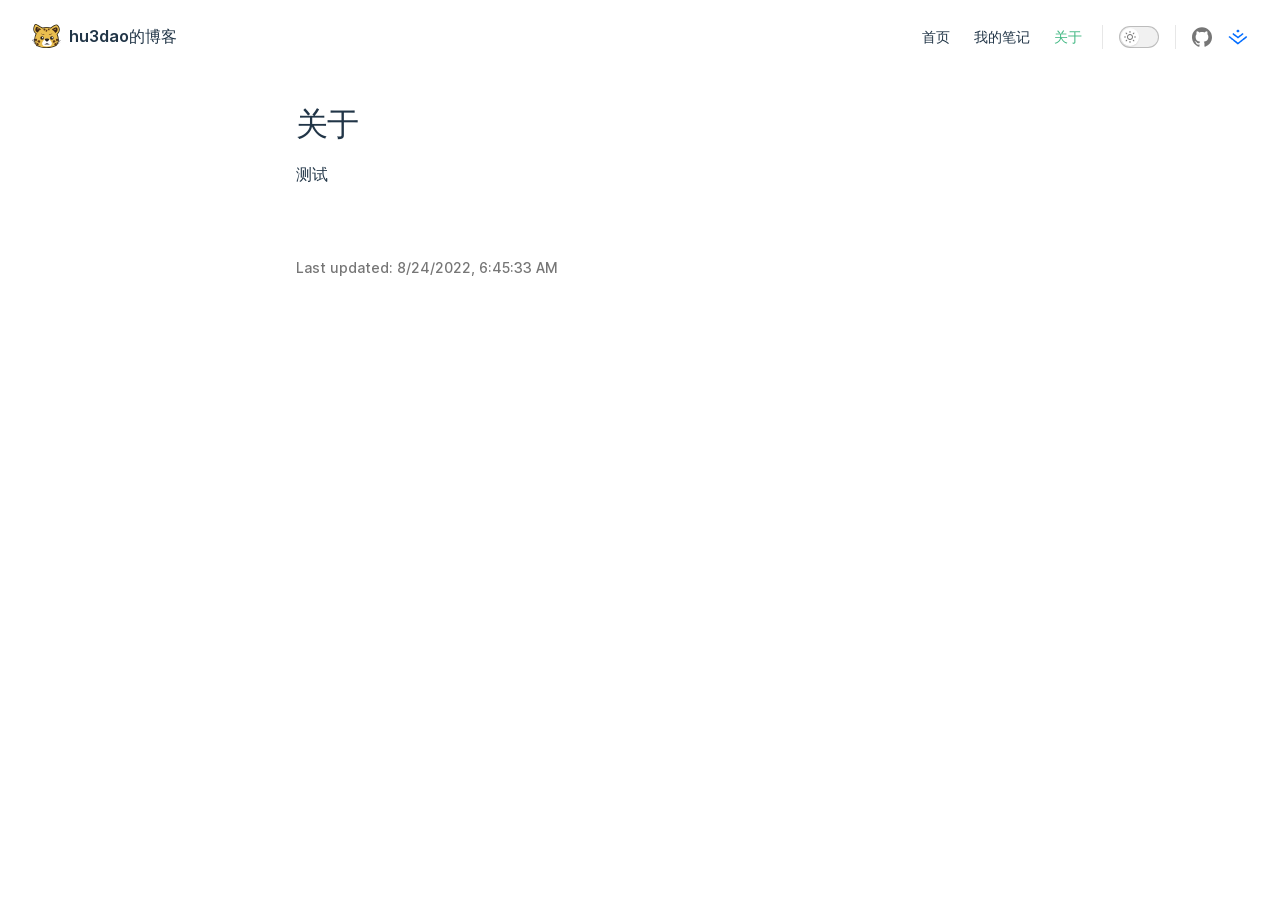
==== commit ccb951ca: "deploy" ====
--- a/about/index.html
+++ b/about/index.html
@@ -6,15 +6,15 @@
     <title>关于 | hu3dao的博客</title>
     <meta name="description" content="A VitePress site">
     <link rel="stylesheet" href="/assets/style.5b69cde8.css">
-    <link rel="modulepreload" href="/assets/app.aa2e9134.js">
-    <link rel="modulepreload" href="/assets/about_index.md.72325c1b.lean.js">
+    <link rel="modulepreload" href="/assets/app.954d99f1.js">
+    <link rel="modulepreload" href="/assets/about_index.md.00d6a825.lean.js">
     
     <script id="check-dark-light">(()=>{const e=localStorage.getItem("vitepress-theme-appearance"),a=window.matchMedia("(prefers-color-scheme: dark)").matches;(!e||e==="auto"?a:e==="dark")&&document.documentElement.classList.add("dark")})();</script>
   </head>
   <body>
-    <div id="app"><div class="Layout" data-v-ca9ccb7e><!--[--><!--]--><!--[--><span tabindex="-1" data-v-151f2593></span><a href="#VPContent" class="VPSkipLink visually-hidden" data-v-151f2593> Skip to content </a><!--]--><!----><header class="VPNav no-sidebar" data-v-ca9ccb7e data-v-a71a30f1><div class="VPNavBar" data-v-a71a30f1 data-v-a35e6f52><div class="container" data-v-a35e6f52><div class="VPNavBarTitle" data-v-a35e6f52 data-v-d5925166><a class="title" href="/" data-v-d5925166><!--[--><!--]--><!--[--><img class="VPImage logo" src="/logo.svg" data-v-e13a1912><!--]--><!--[-->hu3dao的博客<!--]--><!--[--><!--]--></a></div><div class="content" data-v-a35e6f52><!--[--><!--]--><!----><nav aria-labelledby="main-nav-aria-label" class="VPNavBarMenu menu" data-v-a35e6f52 data-v-f83db6ba><span id="main-nav-aria-label" class="visually-hidden" data-v-f83db6ba>Main Navigation</span><!--[--><!--[--><a class="VPLink link VPNavBarMenuLink" href="/" data-v-f83db6ba data-v-47a2263e data-v-3c355974><!--[-->首页<!--]--><!----></a><!--]--><!--[--><a class="VPLink link VPNavBarMenuLink" href="/item-3.html" data-v-f83db6ba data-v-47a2263e data-v-3c355974><!--[-->学习笔记<!--]--><!----></a><!--]--><!--[--><a class="VPLink link VPNavBarMenuLink" href="/item-3.html" data-v-f83db6ba data-v-47a2263e data-v-3c355974><!--[-->造轮子<!--]--><!----></a><!--]--><!--[--><a class="VPLink link VPNavBarMenuLink" href="/item-3.html" data-v-f83db6ba data-v-47a2263e data-v-3c355974><!--[-->关于<!--]--><!----></a><!--]--><!--]--></nav><!----><div class="VPNavBarAppearance appearance" data-v-a35e6f52 data-v-a3e7452b><button class="VPSwitch VPSwitchAppearance" type="button" role="switch" aria-label="toggle dark mode" data-v-a3e7452b data-v-968780f1 data-v-086e8519><span class="check" data-v-086e8519><span class="icon" data-v-086e8519><!--[--><svg xmlns="http://www.w3.org/2000/svg" aria-hidden="true" focusable="false" viewbox="0 0 24 24" class="sun" data-v-968780f1><path d="M12,18c-3.3,0-6-2.7-6-6s2.7-6,6-6s6,2.7,6,6S15.3,18,12,18zM12,8c-2.2,0-4,1.8-4,4c0,2.2,1.8,4,4,4c2.2,0,4-1.8,4-4C16,9.8,14.2,8,12,8z"></path><path d="M12,4c-0.6,0-1-0.4-1-1V1c0-0.6,0.4-1,1-1s1,0.4,1,1v2C13,3.6,12.6,4,12,4z"></path><path d="M12,24c-0.6,0-1-0.4-1-1v-2c0-0.6,0.4-1,1-1s1,0.4,1,1v2C13,23.6,12.6,24,12,24z"></path><path d="M5.6,6.6c-0.3,0-0.5-0.1-0.7-0.3L3.5,4.9c-0.4-0.4-0.4-1,0-1.4s1-0.4,1.4,0l1.4,1.4c0.4,0.4,0.4,1,0,1.4C6.2,6.5,5.9,6.6,5.6,6.6z"></path><path d="M19.8,20.8c-0.3,0-0.5-0.1-0.7-0.3l-1.4-1.4c-0.4-0.4-0.4-1,0-1.4s1-0.4,1.4,0l1.4,1.4c0.4,0.4,0.4,1,0,1.4C20.3,20.7,20,20.8,19.8,20.8z"></path><path d="M3,13H1c-0.6,0-1-0.4-1-1s0.4-1,1-1h2c0.6,0,1,0.4,1,1S3.6,13,3,13z"></path><path d="M23,13h-2c-0.6,0-1-0.4-1-1s0.4-1,1-1h2c0.6,0,1,0.4,1,1S23.6,13,23,13z"></path><path d="M4.2,20.8c-0.3,0-0.5-0.1-0.7-0.3c-0.4-0.4-0.4-1,0-1.4l1.4-1.4c0.4-0.4,1-0.4,1.4,0s0.4,1,0,1.4l-1.4,1.4C4.7,20.7,4.5,20.8,4.2,20.8z"></path><path d="M18.4,6.6c-0.3,0-0.5-0.1-0.7-0.3c-0.4-0.4-0.4-1,0-1.4l1.4-1.4c0.4-0.4,1-0.4,1.4,0s0.4,1,0,1.4l-1.4,1.4C18.9,6.5,18.6,6.6,18.4,6.6z"></path></svg><svg xmlns="http://www.w3.org/2000/svg" aria-hidden="true" focusable="false" viewbox="0 0 24 24" class="moon" data-v-968780f1><path d="M12.1,22c-0.3,0-0.6,0-0.9,0c-5.5-0.5-9.5-5.4-9-10.9c0.4-4.8,4.2-8.6,9-9c0.4,0,0.8,0.2,1,0.5c0.2,0.3,0.2,0.8-0.1,1.1c-2,2.7-1.4,6.4,1.3,8.4c2.1,1.6,5,1.6,7.1,0c0.3-0.2,0.7-0.3,1.1-0.1c0.3,0.2,0.5,0.6,0.5,1c-0.2,2.7-1.5,5.1-3.6,6.8C16.6,21.2,14.4,22,12.1,22zM9.3,4.4c-2.9,1-5,3.6-5.2,6.8c-0.4,4.4,2.8,8.3,7.2,8.7c2.1,0.2,4.2-0.4,5.8-1.8c1.1-0.9,1.9-2.1,2.4-3.4c-2.5,0.9-5.3,0.5-7.5-1.1C9.2,11.4,8.1,7.7,9.3,4.4z"></path></svg><!--]--></span></span></button></div><div class="VPSocialLinks VPNavBarSocialLinks social-links" data-v-a35e6f52 data-v-738bef5a data-v-f6988cfb><!--[--><a class="VPSocialLink" href="https://github.com/hu3dao" target="_blank" rel="noopener" data-v-f6988cfb data-v-e57698f6><svg role="img" viewBox="0 0 24 24" xmlns="http://www.w3.org/2000/svg"><title>GitHub</title><path d="M12 .297c-6.63 0-12 5.373-12 12 0 5.303 3.438 9.8 8.205 11.385.6.113.82-.258.82-.577 0-.285-.01-1.04-.015-2.04-3.338.724-4.042-1.61-4.042-1.61C4.422 18.07 3.633 17.7 3.633 17.7c-1.087-.744.084-.729.084-.729 1.205.084 1.838 1.236 1.838 1.236 1.07 1.835 2.809 1.305 3.495.998.108-.776.417-1.305.76-1.605-2.665-.3-5.466-1.332-5.466-5.93 0-1.31.465-2.38 1.235-3.22-.135-.303-.54-1.523.105-3.176 0 0 1.005-.322 3.3 1.23.96-.267 1.98-.399 3-.405 1.02.006 2.04.138 3 .405 2.28-1.552 3.285-1.23 3.285-1.23.645 1.653.24 2.873.12 3.176.765.84 1.23 1.91 1.23 3.22 0 4.61-2.805 5.625-5.475 5.92.42.36.81 1.096.81 2.22 0 1.606-.015 2.896-.015 3.286 0 .315.21.69.825.57C20.565 22.092 24 17.592 24 12.297c0-6.627-5.373-12-12-12"/></svg></a><a class="VPSocialLink" href="https://juejin.cn/user/2621662810352423" target="_blank" rel="noopener" data-v-f6988cfb data-v-e57698f6><svg t="1660906148499" class="icon" viewBox="0 0 1024 1024" version="1.1" xmlns="http://www.w3.org/2000/svg" p-id="1690" width="16" height="16"><title>掘金</title><path d="M465.189 161.792c-22.967 18.14-44.325 35.109-47.397 37.742l-5.851 4.68 10.971 8.632c5.998 4.827 11.85 9.508 13.02 10.532 1.17 1.024 17.993 14.336 37.156 29.696l34.962 27.795 5.267-3.95c2.925-2.194 23.259-18.432 45.348-35.986 21.943-17.555 41.253-32.768 42.716-33.646 1.609-1.024 2.779-2.194 2.779-2.78 0-0.438-9.655-8.63-21.504-17.846-11.995-9.363-22.674-17.847-23.845-18.871-15.945-13.02-49.737-39.059-50.76-39.059-0.586 0.147-19.896 14.922-42.862 33.061z m233.325 180.37C507.465 493.275 508.928 492.105 505.417 489.911c-3.072-1.902-11.556-8.485-64.073-50.03-9.07-7.168-18.578-14.775-21.358-16.823-2.78-2.194-8.777-6.875-13.312-10.532-4.68-3.657-10.679-8.339-13.312-10.533-13.165-10.24-71.095-56.027-102.107-80.457-5.852-4.681-11.41-8.485-12.142-8.485-0.731 0-10.971 7.754-22.674 17.116-11.703 9.508-22.674 18.286-24.284 19.456-1.755 1.17-5.12 3.95-7.46 6.144-2.34 2.34-4.828 4.096-5.413 4.096-3.072 0-0.731 3.072 6.437 8.777 4.096 3.218 8.777 6.875 10.094 8.046 1.316 1.024 10.24 8.045 19.748 15.506s23.26 18.286 30.428 23.99c19.31 15.215 31.89 25.308 127.853 101.084 47.836 37.742 88.796 69.779 90.844 71.095 3.657 2.487 3.95 2.487 7.46-0.292a1041.42 1041.42 0 0 0 16.092-12.727c6.875-5.413 14.775-11.703 17.554-13.897 30.135-23.699 80.018-63.05 81.774-64.512 1.17-1.024 12.434-9.802 24.868-19.603s37.888-29.696 56.32-44.324c18.579-14.629 46.227-36.425 61.733-48.567 15.506-12.142 27.794-22.528 27.502-23.26-0.878-1.17-57.637-47.104-59.978-48.274-0.731-0.439-18.578 12.727-39.497 29.257z" fill="#006CFF" p-id="1691"></path><path d="M57.93 489.326c-15.215 12.288-28.527 23.405-29.697 24.576-2.34 2.194-5.412-0.44 80.018 66.852 33.207 26.185 32.622 25.747 57.637 45.495 10.386 8.192 36.279 28.672 57.783 45.495 38.18 30.135 44.91 35.401 52.663 41.545 2.048 1.756 22.967 18.14 46.372 36.572 23.26 18.432 74.167 58.514 112.933 89.088 38.912 30.573 71.095 55.734 71.826 56.027 0.732 0.293 7.46-4.389 14.921-10.386 21.797-16.97 90.259-70.949 101.523-79.872 5.705-4.535 12.873-10.24 15.945-12.58 3.072-2.488 6.436-5.12 7.314-5.852 0.878-0.878 11.85-9.509 24.283-19.31 20.773-16.091 59.1-46.226 64.366-50.615 1.17-1.024 5.12-4.096 8.777-6.875 3.657-2.78 7.9-6.29 9.509-7.607 1.609-1.317 14.775-11.703 29.257-23.113 29.11-22.82 42.277-33.207 88.503-69.632 17.262-13.605 32.475-25.454 33.646-26.478 2.486-2.048 31.451-24.869 44.617-35.255 4.827-3.657 9.07-7.168 9.508-7.607 0.44-0.585 5.998-4.827 12.435-9.8 6.436-4.828 13.165-10.24 15.067-11.85l3.365-2.926-9.948-7.753c-5.412-4.388-10.24-8.192-10.679-8.63-1.17-1.317-22.381-18.433-30.135-24.284-3.95-3.072-7.314-5.998-7.606-6.73-1.317-3.071-6.73 0.147-29.258 17.994-13.458 10.532-25.746 20.187-27.355 21.504-1.61 1.463-10.533 8.338-19.749 15.652-9.216 7.168-17.115 13.459-17.554 13.898-0.439 0.438-6.583 5.412-13.897 10.971-7.168 5.559-15.214 11.703-17.7 13.75-4.974 4.097-5.413 4.39-20.334 16.239-5.56 4.388-11.264 8.777-12.435 9.8-1.17 1.025-20.333 16.092-42.422 33.354-22.09 17.408-41.546 32.768-43.155 34.084-1.609 1.463-14.482 11.557-28.525 22.528s-40.814 32.037-59.539 46.812c-18.578 14.775-42.276 33.353-52.516 41.399s-23.26 18.285-28.965 22.82l-10.386 8.339-4.389-3.072c-2.34-1.756-4.68-3.511-5.12-3.95-0.439-0.439-4.973-4.096-10.24-8.046-11.849-9.216-14.482-11.264-16.676-13.166-0.878-0.877-4.243-3.51-7.46-5.851-3.22-2.487-6.145-4.681-6.584-5.12-0.439-0.439-6.875-5.705-14.482-11.703-7.607-5.851-14.921-11.556-16.091-12.58-1.317-1.17-17.116-13.605-35.255-27.795-17.993-14.19-35.109-27.648-38.035-29.842-5.705-4.681-33.499-26.624-125.074-98.743-34.523-27.209-72.704-57.344-84.846-66.852-49.737-39.498-55.15-43.594-56.905-43.447-0.877 0-14.043 10.24-29.257 22.528z" fill="#006CFF" p-id="1692"></path></svg></a><!--]--></div><div class="VPFlyout VPNavBarExtra extra" data-v-a35e6f52 data-v-e89b88d7 data-v-6ffb57d3><button type="button" class="button" aria-haspopup="true" aria-expanded="false" aria-label="extra navigation" data-v-6ffb57d3><svg xmlns="http://www.w3.org/2000/svg" aria-hidden="true" focusable="false" viewbox="0 0 24 24" class="icon" data-v-6ffb57d3><circle cx="12" cy="12" r="2"></circle><circle cx="19" cy="12" r="2"></circle><circle cx="5" cy="12" r="2"></circle></svg></button><div class="menu" data-v-6ffb57d3><div class="VPMenu" data-v-6ffb57d3 data-v-1c5d0cfc><!----><!--[--><!--[--><!----><div class="group" data-v-e89b88d7><div class="item appearance" data-v-e89b88d7><p class="label" data-v-e89b88d7>Appearance</p><div class="appearance-action" data-v-e89b88d7><button class="VPSwitch VPSwitchAppearance" type="button" role="switch" aria-label="toggle dark mode" data-v-e89b88d7 data-v-968780f1 data-v-086e8519><span class="check" data-v-086e8519><span class="icon" data-v-086e8519><!--[--><svg xmlns="http://www.w3.org/2000/svg" aria-hidden="true" focusable="false" viewbox="0 0 24 24" class="sun" data-v-968780f1><path d="M12,18c-3.3,0-6-2.7-6-6s2.7-6,6-6s6,2.7,6,6S15.3,18,12,18zM12,8c-2.2,0-4,1.8-4,4c0,2.2,1.8,4,4,4c2.2,0,4-1.8,4-4C16,9.8,14.2,8,12,8z"></path><path d="M12,4c-0.6,0-1-0.4-1-1V1c0-0.6,0.4-1,1-1s1,0.4,1,1v2C13,3.6,12.6,4,12,4z"></path><path d="M12,24c-0.6,0-1-0.4-1-1v-2c0-0.6,0.4-1,1-1s1,0.4,1,1v2C13,23.6,12.6,24,12,24z"></path><path d="M5.6,6.6c-0.3,0-0.5-0.1-0.7-0.3L3.5,4.9c-0.4-0.4-0.4-1,0-1.4s1-0.4,1.4,0l1.4,1.4c0.4,0.4,0.4,1,0,1.4C6.2,6.5,5.9,6.6,5.6,6.6z"></path><path d="M19.8,20.8c-0.3,0-0.5-0.1-0.7-0.3l-1.4-1.4c-0.4-0.4-0.4-1,0-1.4s1-0.4,1.4,0l1.4,1.4c0.4,0.4,0.4,1,0,1.4C20.3,20.7,20,20.8,19.8,20.8z"></path><path d="M3,13H1c-0.6,0-1-0.4-1-1s0.4-1,1-1h2c0.6,0,1,0.4,1,1S3.6,13,3,13z"></path><path d="M23,13h-2c-0.6,0-1-0.4-1-1s0.4-1,1-1h2c0.6,0,1,0.4,1,1S23.6,13,23,13z"></path><path d="M4.2,20.8c-0.3,0-0.5-0.1-0.7-0.3c-0.4-0.4-0.4-1,0-1.4l1.4-1.4c0.4-0.4,1-0.4,1.4,0s0.4,1,0,1.4l-1.4,1.4C4.7,20.7,4.5,20.8,4.2,20.8z"></path><path d="M18.4,6.6c-0.3,0-0.5-0.1-0.7-0.3c-0.4-0.4-0.4-1,0-1.4l1.4-1.4c0.4-0.4,1-0.4,1.4,0s0.4,1,0,1.4l-1.4,1.4C18.9,6.5,18.6,6.6,18.4,6.6z"></path></svg><svg xmlns="http://www.w3.org/2000/svg" aria-hidden="true" focusable="false" viewbox="0 0 24 24" class="moon" data-v-968780f1><path d="M12.1,22c-0.3,0-0.6,0-0.9,0c-5.5-0.5-9.5-5.4-9-10.9c0.4-4.8,4.2-8.6,9-9c0.4,0,0.8,0.2,1,0.5c0.2,0.3,0.2,0.8-0.1,1.1c-2,2.7-1.4,6.4,1.3,8.4c2.1,1.6,5,1.6,7.1,0c0.3-0.2,0.7-0.3,1.1-0.1c0.3,0.2,0.5,0.6,0.5,1c-0.2,2.7-1.5,5.1-3.6,6.8C16.6,21.2,14.4,22,12.1,22zM9.3,4.4c-2.9,1-5,3.6-5.2,6.8c-0.4,4.4,2.8,8.3,7.2,8.7c2.1,0.2,4.2-0.4,5.8-1.8c1.1-0.9,1.9-2.1,2.4-3.4c-2.5,0.9-5.3,0.5-7.5-1.1C9.2,11.4,8.1,7.7,9.3,4.4z"></path></svg><!--]--></span></span></button></div></div></div><div class="group" data-v-e89b88d7><div class="item social-links" data-v-e89b88d7><div class="VPSocialLinks social-links-list" data-v-e89b88d7 data-v-f6988cfb><!--[--><a class="VPSocialLink" href="https://github.com/hu3dao" target="_blank" rel="noopener" data-v-f6988cfb data-v-e57698f6><svg role="img" viewBox="0 0 24 24" xmlns="http://www.w3.org/2000/svg"><title>GitHub</title><path d="M12 .297c-6.63 0-12 5.373-12 12 0 5.303 3.438 9.8 8.205 11.385.6.113.82-.258.82-.577 0-.285-.01-1.04-.015-2.04-3.338.724-4.042-1.61-4.042-1.61C4.422 18.07 3.633 17.7 3.633 17.7c-1.087-.744.084-.729.084-.729 1.205.084 1.838 1.236 1.838 1.236 1.07 1.835 2.809 1.305 3.495.998.108-.776.417-1.305.76-1.605-2.665-.3-5.466-1.332-5.466-5.93 0-1.31.465-2.38 1.235-3.22-.135-.303-.54-1.523.105-3.176 0 0 1.005-.322 3.3 1.23.96-.267 1.98-.399 3-.405 1.02.006 2.04.138 3 .405 2.28-1.552 3.285-1.23 3.285-1.23.645 1.653.24 2.873.12 3.176.765.84 1.23 1.91 1.23 3.22 0 4.61-2.805 5.625-5.475 5.92.42.36.81 1.096.81 2.22 0 1.606-.015 2.896-.015 3.286 0 .315.21.69.825.57C20.565 22.092 24 17.592 24 12.297c0-6.627-5.373-12-12-12"/></svg></a><a class="VPSocialLink" href="https://juejin.cn/user/2621662810352423" target="_blank" rel="noopener" data-v-f6988cfb data-v-e57698f6><svg t="1660906148499" class="icon" viewBox="0 0 1024 1024" version="1.1" xmlns="http://www.w3.org/2000/svg" p-id="1690" width="16" height="16"><title>掘金</title><path d="M465.189 161.792c-22.967 18.14-44.325 35.109-47.397 37.742l-5.851 4.68 10.971 8.632c5.998 4.827 11.85 9.508 13.02 10.532 1.17 1.024 17.993 14.336 37.156 29.696l34.962 27.795 5.267-3.95c2.925-2.194 23.259-18.432 45.348-35.986 21.943-17.555 41.253-32.768 42.716-33.646 1.609-1.024 2.779-2.194 2.779-2.78 0-0.438-9.655-8.63-21.504-17.846-11.995-9.363-22.674-17.847-23.845-18.871-15.945-13.02-49.737-39.059-50.76-39.059-0.586 0.147-19.896 14.922-42.862 33.061z m233.325 180.37C507.465 493.275 508.928 492.105 505.417 489.911c-3.072-1.902-11.556-8.485-64.073-50.03-9.07-7.168-18.578-14.775-21.358-16.823-2.78-2.194-8.777-6.875-13.312-10.532-4.68-3.657-10.679-8.339-13.312-10.533-13.165-10.24-71.095-56.027-102.107-80.457-5.852-4.681-11.41-8.485-12.142-8.485-0.731 0-10.971 7.754-22.674 17.116-11.703 9.508-22.674 18.286-24.284 19.456-1.755 1.17-5.12 3.95-7.46 6.144-2.34 2.34-4.828 4.096-5.413 4.096-3.072 0-0.731 3.072 6.437 8.777 4.096 3.218 8.777 6.875 10.094 8.046 1.316 1.024 10.24 8.045 19.748 15.506s23.26 18.286 30.428 23.99c19.31 15.215 31.89 25.308 127.853 101.084 47.836 37.742 88.796 69.779 90.844 71.095 3.657 2.487 3.95 2.487 7.46-0.292a1041.42 1041.42 0 0 0 16.092-12.727c6.875-5.413 14.775-11.703 17.554-13.897 30.135-23.699 80.018-63.05 81.774-64.512 1.17-1.024 12.434-9.802 24.868-19.603s37.888-29.696 56.32-44.324c18.579-14.629 46.227-36.425 61.733-48.567 15.506-12.142 27.794-22.528 27.502-23.26-0.878-1.17-57.637-47.104-59.978-48.274-0.731-0.439-18.578 12.727-39.497 29.257z" fill="#006CFF" p-id="1691"></path><path d="M57.93 489.326c-15.215 12.288-28.527 23.405-29.697 24.576-2.34 2.194-5.412-0.44 80.018 66.852 33.207 26.185 32.622 25.747 57.637 45.495 10.386 8.192 36.279 28.672 57.783 45.495 38.18 30.135 44.91 35.401 52.663 41.545 2.048 1.756 22.967 18.14 46.372 36.572 23.26 18.432 74.167 58.514 112.933 89.088 38.912 30.573 71.095 55.734 71.826 56.027 0.732 0.293 7.46-4.389 14.921-10.386 21.797-16.97 90.259-70.949 101.523-79.872 5.705-4.535 12.873-10.24 15.945-12.58 3.072-2.488 6.436-5.12 7.314-5.852 0.878-0.878 11.85-9.509 24.283-19.31 20.773-16.091 59.1-46.226 64.366-50.615 1.17-1.024 5.12-4.096 8.777-6.875 3.657-2.78 7.9-6.29 9.509-7.607 1.609-1.317 14.775-11.703 29.257-23.113 29.11-22.82 42.277-33.207 88.503-69.632 17.262-13.605 32.475-25.454 33.646-26.478 2.486-2.048 31.451-24.869 44.617-35.255 4.827-3.657 9.07-7.168 9.508-7.607 0.44-0.585 5.998-4.827 12.435-9.8 6.436-4.828 13.165-10.24 15.067-11.85l3.365-2.926-9.948-7.753c-5.412-4.388-10.24-8.192-10.679-8.63-1.17-1.317-22.381-18.433-30.135-24.284-3.95-3.072-7.314-5.998-7.606-6.73-1.317-3.071-6.73 0.147-29.258 17.994-13.458 10.532-25.746 20.187-27.355 21.504-1.61 1.463-10.533 8.338-19.749 15.652-9.216 7.168-17.115 13.459-17.554 13.898-0.439 0.438-6.583 5.412-13.897 10.971-7.168 5.559-15.214 11.703-17.7 13.75-4.974 4.097-5.413 4.39-20.334 16.239-5.56 4.388-11.264 8.777-12.435 9.8-1.17 1.025-20.333 16.092-42.422 33.354-22.09 17.408-41.546 32.768-43.155 34.084-1.609 1.463-14.482 11.557-28.525 22.528s-40.814 32.037-59.539 46.812c-18.578 14.775-42.276 33.353-52.516 41.399s-23.26 18.285-28.965 22.82l-10.386 8.339-4.389-3.072c-2.34-1.756-4.68-3.511-5.12-3.95-0.439-0.439-4.973-4.096-10.24-8.046-11.849-9.216-14.482-11.264-16.676-13.166-0.878-0.877-4.243-3.51-7.46-5.851-3.22-2.487-6.145-4.681-6.584-5.12-0.439-0.439-6.875-5.705-14.482-11.703-7.607-5.851-14.921-11.556-16.091-12.58-1.317-1.17-17.116-13.605-35.255-27.795-17.993-14.19-35.109-27.648-38.035-29.842-5.705-4.681-33.499-26.624-125.074-98.743-34.523-27.209-72.704-57.344-84.846-66.852-49.737-39.498-55.15-43.594-56.905-43.447-0.877 0-14.043 10.24-29.257 22.528z" fill="#006CFF" p-id="1692"></path></svg></a><!--]--></div></div></div><!--]--><!--]--></div></div></div><!--[--><!--]--><button type="button" class="VPNavBarHamburger hamburger" aria-label="mobile navigation" aria-expanded="false" aria-controls="VPNavScreen" data-v-a35e6f52 data-v-e5dd9c1c><span class="container" data-v-e5dd9c1c><span class="top" data-v-e5dd9c1c></span><span class="middle" data-v-e5dd9c1c></span><span class="bottom" data-v-e5dd9c1c></span></span></button></div></div></div><!----></header><!----><!----><div class="VPContent" id="VPContent" data-v-ca9ccb7e data-v-8af69dc9><div class="VPDoc" data-v-8af69dc9 data-v-1e748e60><div class="container" data-v-1e748e60><!----><div class="content" data-v-1e748e60><div class="content-container" data-v-1e748e60><!--[--><!--]--><main class="main" data-v-1e748e60><div style="position:relative;" class="vp-doc _about_index" data-v-1e748e60><div><h1 id="关于" tabindex="-1">关于 <a class="header-anchor" href="#关于" aria-hidden="true">#</a></h1></div></div></main><!--[--><!--]--><footer class="VPDocFooter" data-v-1e748e60 data-v-a54a85bd><div class="edit-info" data-v-a54a85bd><!----><div class="last-updated" data-v-a54a85bd><p class="VPLastUpdated" data-v-a54a85bd data-v-f7d51a9c>Last updated: <time datatime="2022-08-24T02:38:13.000Z" data-v-f7d51a9c></time></p></div></div><!----></footer><!--[--><!--]--></div></div></div></div></div><!----><!--[--><!--]--></div></div>
-    <script>__VP_HASH_MAP__ = JSON.parse("{\"about_index.md\":\"72325c1b\",\"index.md\":\"2c4e1c07\",\"test.md\":\"9faccab4\"}")</script>
-    <script type="module" async src="/assets/app.aa2e9134.js"></script>
+    <div id="app"><div class="Layout" data-v-ca9ccb7e><!--[--><!--]--><!--[--><span tabindex="-1" data-v-151f2593></span><a href="#VPContent" class="VPSkipLink visually-hidden" data-v-151f2593> Skip to content </a><!--]--><!----><header class="VPNav no-sidebar" data-v-ca9ccb7e data-v-a71a30f1><div class="VPNavBar" data-v-a71a30f1 data-v-a35e6f52><div class="container" data-v-a35e6f52><div class="VPNavBarTitle" data-v-a35e6f52 data-v-d5925166><a class="title" href="/" data-v-d5925166><!--[--><!--]--><!--[--><img class="VPImage logo" src="/logo.svg" data-v-e13a1912><!--]--><!--[-->hu3dao的博客<!--]--><!--[--><!--]--></a></div><div class="content" data-v-a35e6f52><!--[--><!--]--><!----><nav aria-labelledby="main-nav-aria-label" class="VPNavBarMenu menu" data-v-a35e6f52 data-v-f83db6ba><span id="main-nav-aria-label" class="visually-hidden" data-v-f83db6ba>Main Navigation</span><!--[--><!--[--><a class="VPLink link VPNavBarMenuLink" href="/" data-v-f83db6ba data-v-47a2263e data-v-3c355974><!--[-->首页<!--]--><!----></a><!--]--><!--[--><a class="VPLink link VPNavBarMenuLink" href="/article/" data-v-f83db6ba data-v-47a2263e data-v-3c355974><!--[-->我的笔记<!--]--><!----></a><!--]--><!--[--><a class="VPLink link VPNavBarMenuLink active" href="/about/" data-v-f83db6ba data-v-47a2263e data-v-3c355974><!--[-->关于<!--]--><!----></a><!--]--><!--]--></nav><!----><div class="VPNavBarAppearance appearance" data-v-a35e6f52 data-v-a3e7452b><button class="VPSwitch VPSwitchAppearance" type="button" role="switch" aria-label="toggle dark mode" data-v-a3e7452b data-v-968780f1 data-v-086e8519><span class="check" data-v-086e8519><span class="icon" data-v-086e8519><!--[--><svg xmlns="http://www.w3.org/2000/svg" aria-hidden="true" focusable="false" viewbox="0 0 24 24" class="sun" data-v-968780f1><path d="M12,18c-3.3,0-6-2.7-6-6s2.7-6,6-6s6,2.7,6,6S15.3,18,12,18zM12,8c-2.2,0-4,1.8-4,4c0,2.2,1.8,4,4,4c2.2,0,4-1.8,4-4C16,9.8,14.2,8,12,8z"></path><path d="M12,4c-0.6,0-1-0.4-1-1V1c0-0.6,0.4-1,1-1s1,0.4,1,1v2C13,3.6,12.6,4,12,4z"></path><path d="M12,24c-0.6,0-1-0.4-1-1v-2c0-0.6,0.4-1,1-1s1,0.4,1,1v2C13,23.6,12.6,24,12,24z"></path><path d="M5.6,6.6c-0.3,0-0.5-0.1-0.7-0.3L3.5,4.9c-0.4-0.4-0.4-1,0-1.4s1-0.4,1.4,0l1.4,1.4c0.4,0.4,0.4,1,0,1.4C6.2,6.5,5.9,6.6,5.6,6.6z"></path><path d="M19.8,20.8c-0.3,0-0.5-0.1-0.7-0.3l-1.4-1.4c-0.4-0.4-0.4-1,0-1.4s1-0.4,1.4,0l1.4,1.4c0.4,0.4,0.4,1,0,1.4C20.3,20.7,20,20.8,19.8,20.8z"></path><path d="M3,13H1c-0.6,0-1-0.4-1-1s0.4-1,1-1h2c0.6,0,1,0.4,1,1S3.6,13,3,13z"></path><path d="M23,13h-2c-0.6,0-1-0.4-1-1s0.4-1,1-1h2c0.6,0,1,0.4,1,1S23.6,13,23,13z"></path><path d="M4.2,20.8c-0.3,0-0.5-0.1-0.7-0.3c-0.4-0.4-0.4-1,0-1.4l1.4-1.4c0.4-0.4,1-0.4,1.4,0s0.4,1,0,1.4l-1.4,1.4C4.7,20.7,4.5,20.8,4.2,20.8z"></path><path d="M18.4,6.6c-0.3,0-0.5-0.1-0.7-0.3c-0.4-0.4-0.4-1,0-1.4l1.4-1.4c0.4-0.4,1-0.4,1.4,0s0.4,1,0,1.4l-1.4,1.4C18.9,6.5,18.6,6.6,18.4,6.6z"></path></svg><svg xmlns="http://www.w3.org/2000/svg" aria-hidden="true" focusable="false" viewbox="0 0 24 24" class="moon" data-v-968780f1><path d="M12.1,22c-0.3,0-0.6,0-0.9,0c-5.5-0.5-9.5-5.4-9-10.9c0.4-4.8,4.2-8.6,9-9c0.4,0,0.8,0.2,1,0.5c0.2,0.3,0.2,0.8-0.1,1.1c-2,2.7-1.4,6.4,1.3,8.4c2.1,1.6,5,1.6,7.1,0c0.3-0.2,0.7-0.3,1.1-0.1c0.3,0.2,0.5,0.6,0.5,1c-0.2,2.7-1.5,5.1-3.6,6.8C16.6,21.2,14.4,22,12.1,22zM9.3,4.4c-2.9,1-5,3.6-5.2,6.8c-0.4,4.4,2.8,8.3,7.2,8.7c2.1,0.2,4.2-0.4,5.8-1.8c1.1-0.9,1.9-2.1,2.4-3.4c-2.5,0.9-5.3,0.5-7.5-1.1C9.2,11.4,8.1,7.7,9.3,4.4z"></path></svg><!--]--></span></span></button></div><div class="VPSocialLinks VPNavBarSocialLinks social-links" data-v-a35e6f52 data-v-738bef5a data-v-f6988cfb><!--[--><a class="VPSocialLink" href="https://github.com/hu3dao" target="_blank" rel="noopener" data-v-f6988cfb data-v-e57698f6><svg role="img" viewBox="0 0 24 24" xmlns="http://www.w3.org/2000/svg"><title>GitHub</title><path d="M12 .297c-6.63 0-12 5.373-12 12 0 5.303 3.438 9.8 8.205 11.385.6.113.82-.258.82-.577 0-.285-.01-1.04-.015-2.04-3.338.724-4.042-1.61-4.042-1.61C4.422 18.07 3.633 17.7 3.633 17.7c-1.087-.744.084-.729.084-.729 1.205.084 1.838 1.236 1.838 1.236 1.07 1.835 2.809 1.305 3.495.998.108-.776.417-1.305.76-1.605-2.665-.3-5.466-1.332-5.466-5.93 0-1.31.465-2.38 1.235-3.22-.135-.303-.54-1.523.105-3.176 0 0 1.005-.322 3.3 1.23.96-.267 1.98-.399 3-.405 1.02.006 2.04.138 3 .405 2.28-1.552 3.285-1.23 3.285-1.23.645 1.653.24 2.873.12 3.176.765.84 1.23 1.91 1.23 3.22 0 4.61-2.805 5.625-5.475 5.92.42.36.81 1.096.81 2.22 0 1.606-.015 2.896-.015 3.286 0 .315.21.69.825.57C20.565 22.092 24 17.592 24 12.297c0-6.627-5.373-12-12-12"/></svg></a><a class="VPSocialLink" href="https://juejin.cn/user/2621662810352423" target="_blank" rel="noopener" data-v-f6988cfb data-v-e57698f6><svg t="1660906148499" class="icon" viewBox="0 0 1024 1024" version="1.1" xmlns="http://www.w3.org/2000/svg" p-id="1690" width="16" height="16"><title>掘金</title><path d="M465.189 161.792c-22.967 18.14-44.325 35.109-47.397 37.742l-5.851 4.68 10.971 8.632c5.998 4.827 11.85 9.508 13.02 10.532 1.17 1.024 17.993 14.336 37.156 29.696l34.962 27.795 5.267-3.95c2.925-2.194 23.259-18.432 45.348-35.986 21.943-17.555 41.253-32.768 42.716-33.646 1.609-1.024 2.779-2.194 2.779-2.78 0-0.438-9.655-8.63-21.504-17.846-11.995-9.363-22.674-17.847-23.845-18.871-15.945-13.02-49.737-39.059-50.76-39.059-0.586 0.147-19.896 14.922-42.862 33.061z m233.325 180.37C507.465 493.275 508.928 492.105 505.417 489.911c-3.072-1.902-11.556-8.485-64.073-50.03-9.07-7.168-18.578-14.775-21.358-16.823-2.78-2.194-8.777-6.875-13.312-10.532-4.68-3.657-10.679-8.339-13.312-10.533-13.165-10.24-71.095-56.027-102.107-80.457-5.852-4.681-11.41-8.485-12.142-8.485-0.731 0-10.971 7.754-22.674 17.116-11.703 9.508-22.674 18.286-24.284 19.456-1.755 1.17-5.12 3.95-7.46 6.144-2.34 2.34-4.828 4.096-5.413 4.096-3.072 0-0.731 3.072 6.437 8.777 4.096 3.218 8.777 6.875 10.094 8.046 1.316 1.024 10.24 8.045 19.748 15.506s23.26 18.286 30.428 23.99c19.31 15.215 31.89 25.308 127.853 101.084 47.836 37.742 88.796 69.779 90.844 71.095 3.657 2.487 3.95 2.487 7.46-0.292a1041.42 1041.42 0 0 0 16.092-12.727c6.875-5.413 14.775-11.703 17.554-13.897 30.135-23.699 80.018-63.05 81.774-64.512 1.17-1.024 12.434-9.802 24.868-19.603s37.888-29.696 56.32-44.324c18.579-14.629 46.227-36.425 61.733-48.567 15.506-12.142 27.794-22.528 27.502-23.26-0.878-1.17-57.637-47.104-59.978-48.274-0.731-0.439-18.578 12.727-39.497 29.257z" fill="#006CFF" p-id="1691"></path><path d="M57.93 489.326c-15.215 12.288-28.527 23.405-29.697 24.576-2.34 2.194-5.412-0.44 80.018 66.852 33.207 26.185 32.622 25.747 57.637 45.495 10.386 8.192 36.279 28.672 57.783 45.495 38.18 30.135 44.91 35.401 52.663 41.545 2.048 1.756 22.967 18.14 46.372 36.572 23.26 18.432 74.167 58.514 112.933 89.088 38.912 30.573 71.095 55.734 71.826 56.027 0.732 0.293 7.46-4.389 14.921-10.386 21.797-16.97 90.259-70.949 101.523-79.872 5.705-4.535 12.873-10.24 15.945-12.58 3.072-2.488 6.436-5.12 7.314-5.852 0.878-0.878 11.85-9.509 24.283-19.31 20.773-16.091 59.1-46.226 64.366-50.615 1.17-1.024 5.12-4.096 8.777-6.875 3.657-2.78 7.9-6.29 9.509-7.607 1.609-1.317 14.775-11.703 29.257-23.113 29.11-22.82 42.277-33.207 88.503-69.632 17.262-13.605 32.475-25.454 33.646-26.478 2.486-2.048 31.451-24.869 44.617-35.255 4.827-3.657 9.07-7.168 9.508-7.607 0.44-0.585 5.998-4.827 12.435-9.8 6.436-4.828 13.165-10.24 15.067-11.85l3.365-2.926-9.948-7.753c-5.412-4.388-10.24-8.192-10.679-8.63-1.17-1.317-22.381-18.433-30.135-24.284-3.95-3.072-7.314-5.998-7.606-6.73-1.317-3.071-6.73 0.147-29.258 17.994-13.458 10.532-25.746 20.187-27.355 21.504-1.61 1.463-10.533 8.338-19.749 15.652-9.216 7.168-17.115 13.459-17.554 13.898-0.439 0.438-6.583 5.412-13.897 10.971-7.168 5.559-15.214 11.703-17.7 13.75-4.974 4.097-5.413 4.39-20.334 16.239-5.56 4.388-11.264 8.777-12.435 9.8-1.17 1.025-20.333 16.092-42.422 33.354-22.09 17.408-41.546 32.768-43.155 34.084-1.609 1.463-14.482 11.557-28.525 22.528s-40.814 32.037-59.539 46.812c-18.578 14.775-42.276 33.353-52.516 41.399s-23.26 18.285-28.965 22.82l-10.386 8.339-4.389-3.072c-2.34-1.756-4.68-3.511-5.12-3.95-0.439-0.439-4.973-4.096-10.24-8.046-11.849-9.216-14.482-11.264-16.676-13.166-0.878-0.877-4.243-3.51-7.46-5.851-3.22-2.487-6.145-4.681-6.584-5.12-0.439-0.439-6.875-5.705-14.482-11.703-7.607-5.851-14.921-11.556-16.091-12.58-1.317-1.17-17.116-13.605-35.255-27.795-17.993-14.19-35.109-27.648-38.035-29.842-5.705-4.681-33.499-26.624-125.074-98.743-34.523-27.209-72.704-57.344-84.846-66.852-49.737-39.498-55.15-43.594-56.905-43.447-0.877 0-14.043 10.24-29.257 22.528z" fill="#006CFF" p-id="1692"></path></svg></a><!--]--></div><div class="VPFlyout VPNavBarExtra extra" data-v-a35e6f52 data-v-e89b88d7 data-v-6ffb57d3><button type="button" class="button" aria-haspopup="true" aria-expanded="false" aria-label="extra navigation" data-v-6ffb57d3><svg xmlns="http://www.w3.org/2000/svg" aria-hidden="true" focusable="false" viewbox="0 0 24 24" class="icon" data-v-6ffb57d3><circle cx="12" cy="12" r="2"></circle><circle cx="19" cy="12" r="2"></circle><circle cx="5" cy="12" r="2"></circle></svg></button><div class="menu" data-v-6ffb57d3><div class="VPMenu" data-v-6ffb57d3 data-v-1c5d0cfc><!----><!--[--><!--[--><!----><div class="group" data-v-e89b88d7><div class="item appearance" data-v-e89b88d7><p class="label" data-v-e89b88d7>Appearance</p><div class="appearance-action" data-v-e89b88d7><button class="VPSwitch VPSwitchAppearance" type="button" role="switch" aria-label="toggle dark mode" data-v-e89b88d7 data-v-968780f1 data-v-086e8519><span class="check" data-v-086e8519><span class="icon" data-v-086e8519><!--[--><svg xmlns="http://www.w3.org/2000/svg" aria-hidden="true" focusable="false" viewbox="0 0 24 24" class="sun" data-v-968780f1><path d="M12,18c-3.3,0-6-2.7-6-6s2.7-6,6-6s6,2.7,6,6S15.3,18,12,18zM12,8c-2.2,0-4,1.8-4,4c0,2.2,1.8,4,4,4c2.2,0,4-1.8,4-4C16,9.8,14.2,8,12,8z"></path><path d="M12,4c-0.6,0-1-0.4-1-1V1c0-0.6,0.4-1,1-1s1,0.4,1,1v2C13,3.6,12.6,4,12,4z"></path><path d="M12,24c-0.6,0-1-0.4-1-1v-2c0-0.6,0.4-1,1-1s1,0.4,1,1v2C13,23.6,12.6,24,12,24z"></path><path d="M5.6,6.6c-0.3,0-0.5-0.1-0.7-0.3L3.5,4.9c-0.4-0.4-0.4-1,0-1.4s1-0.4,1.4,0l1.4,1.4c0.4,0.4,0.4,1,0,1.4C6.2,6.5,5.9,6.6,5.6,6.6z"></path><path d="M19.8,20.8c-0.3,0-0.5-0.1-0.7-0.3l-1.4-1.4c-0.4-0.4-0.4-1,0-1.4s1-0.4,1.4,0l1.4,1.4c0.4,0.4,0.4,1,0,1.4C20.3,20.7,20,20.8,19.8,20.8z"></path><path d="M3,13H1c-0.6,0-1-0.4-1-1s0.4-1,1-1h2c0.6,0,1,0.4,1,1S3.6,13,3,13z"></path><path d="M23,13h-2c-0.6,0-1-0.4-1-1s0.4-1,1-1h2c0.6,0,1,0.4,1,1S23.6,13,23,13z"></path><path d="M4.2,20.8c-0.3,0-0.5-0.1-0.7-0.3c-0.4-0.4-0.4-1,0-1.4l1.4-1.4c0.4-0.4,1-0.4,1.4,0s0.4,1,0,1.4l-1.4,1.4C4.7,20.7,4.5,20.8,4.2,20.8z"></path><path d="M18.4,6.6c-0.3,0-0.5-0.1-0.7-0.3c-0.4-0.4-0.4-1,0-1.4l1.4-1.4c0.4-0.4,1-0.4,1.4,0s0.4,1,0,1.4l-1.4,1.4C18.9,6.5,18.6,6.6,18.4,6.6z"></path></svg><svg xmlns="http://www.w3.org/2000/svg" aria-hidden="true" focusable="false" viewbox="0 0 24 24" class="moon" data-v-968780f1><path d="M12.1,22c-0.3,0-0.6,0-0.9,0c-5.5-0.5-9.5-5.4-9-10.9c0.4-4.8,4.2-8.6,9-9c0.4,0,0.8,0.2,1,0.5c0.2,0.3,0.2,0.8-0.1,1.1c-2,2.7-1.4,6.4,1.3,8.4c2.1,1.6,5,1.6,7.1,0c0.3-0.2,0.7-0.3,1.1-0.1c0.3,0.2,0.5,0.6,0.5,1c-0.2,2.7-1.5,5.1-3.6,6.8C16.6,21.2,14.4,22,12.1,22zM9.3,4.4c-2.9,1-5,3.6-5.2,6.8c-0.4,4.4,2.8,8.3,7.2,8.7c2.1,0.2,4.2-0.4,5.8-1.8c1.1-0.9,1.9-2.1,2.4-3.4c-2.5,0.9-5.3,0.5-7.5-1.1C9.2,11.4,8.1,7.7,9.3,4.4z"></path></svg><!--]--></span></span></button></div></div></div><div class="group" data-v-e89b88d7><div class="item social-links" data-v-e89b88d7><div class="VPSocialLinks social-links-list" data-v-e89b88d7 data-v-f6988cfb><!--[--><a class="VPSocialLink" href="https://github.com/hu3dao" target="_blank" rel="noopener" data-v-f6988cfb data-v-e57698f6><svg role="img" viewBox="0 0 24 24" xmlns="http://www.w3.org/2000/svg"><title>GitHub</title><path d="M12 .297c-6.63 0-12 5.373-12 12 0 5.303 3.438 9.8 8.205 11.385.6.113.82-.258.82-.577 0-.285-.01-1.04-.015-2.04-3.338.724-4.042-1.61-4.042-1.61C4.422 18.07 3.633 17.7 3.633 17.7c-1.087-.744.084-.729.084-.729 1.205.084 1.838 1.236 1.838 1.236 1.07 1.835 2.809 1.305 3.495.998.108-.776.417-1.305.76-1.605-2.665-.3-5.466-1.332-5.466-5.93 0-1.31.465-2.38 1.235-3.22-.135-.303-.54-1.523.105-3.176 0 0 1.005-.322 3.3 1.23.96-.267 1.98-.399 3-.405 1.02.006 2.04.138 3 .405 2.28-1.552 3.285-1.23 3.285-1.23.645 1.653.24 2.873.12 3.176.765.84 1.23 1.91 1.23 3.22 0 4.61-2.805 5.625-5.475 5.92.42.36.81 1.096.81 2.22 0 1.606-.015 2.896-.015 3.286 0 .315.21.69.825.57C20.565 22.092 24 17.592 24 12.297c0-6.627-5.373-12-12-12"/></svg></a><a class="VPSocialLink" href="https://juejin.cn/user/2621662810352423" target="_blank" rel="noopener" data-v-f6988cfb data-v-e57698f6><svg t="1660906148499" class="icon" viewBox="0 0 1024 1024" version="1.1" xmlns="http://www.w3.org/2000/svg" p-id="1690" width="16" height="16"><title>掘金</title><path d="M465.189 161.792c-22.967 18.14-44.325 35.109-47.397 37.742l-5.851 4.68 10.971 8.632c5.998 4.827 11.85 9.508 13.02 10.532 1.17 1.024 17.993 14.336 37.156 29.696l34.962 27.795 5.267-3.95c2.925-2.194 23.259-18.432 45.348-35.986 21.943-17.555 41.253-32.768 42.716-33.646 1.609-1.024 2.779-2.194 2.779-2.78 0-0.438-9.655-8.63-21.504-17.846-11.995-9.363-22.674-17.847-23.845-18.871-15.945-13.02-49.737-39.059-50.76-39.059-0.586 0.147-19.896 14.922-42.862 33.061z m233.325 180.37C507.465 493.275 508.928 492.105 505.417 489.911c-3.072-1.902-11.556-8.485-64.073-50.03-9.07-7.168-18.578-14.775-21.358-16.823-2.78-2.194-8.777-6.875-13.312-10.532-4.68-3.657-10.679-8.339-13.312-10.533-13.165-10.24-71.095-56.027-102.107-80.457-5.852-4.681-11.41-8.485-12.142-8.485-0.731 0-10.971 7.754-22.674 17.116-11.703 9.508-22.674 18.286-24.284 19.456-1.755 1.17-5.12 3.95-7.46 6.144-2.34 2.34-4.828 4.096-5.413 4.096-3.072 0-0.731 3.072 6.437 8.777 4.096 3.218 8.777 6.875 10.094 8.046 1.316 1.024 10.24 8.045 19.748 15.506s23.26 18.286 30.428 23.99c19.31 15.215 31.89 25.308 127.853 101.084 47.836 37.742 88.796 69.779 90.844 71.095 3.657 2.487 3.95 2.487 7.46-0.292a1041.42 1041.42 0 0 0 16.092-12.727c6.875-5.413 14.775-11.703 17.554-13.897 30.135-23.699 80.018-63.05 81.774-64.512 1.17-1.024 12.434-9.802 24.868-19.603s37.888-29.696 56.32-44.324c18.579-14.629 46.227-36.425 61.733-48.567 15.506-12.142 27.794-22.528 27.502-23.26-0.878-1.17-57.637-47.104-59.978-48.274-0.731-0.439-18.578 12.727-39.497 29.257z" fill="#006CFF" p-id="1691"></path><path d="M57.93 489.326c-15.215 12.288-28.527 23.405-29.697 24.576-2.34 2.194-5.412-0.44 80.018 66.852 33.207 26.185 32.622 25.747 57.637 45.495 10.386 8.192 36.279 28.672 57.783 45.495 38.18 30.135 44.91 35.401 52.663 41.545 2.048 1.756 22.967 18.14 46.372 36.572 23.26 18.432 74.167 58.514 112.933 89.088 38.912 30.573 71.095 55.734 71.826 56.027 0.732 0.293 7.46-4.389 14.921-10.386 21.797-16.97 90.259-70.949 101.523-79.872 5.705-4.535 12.873-10.24 15.945-12.58 3.072-2.488 6.436-5.12 7.314-5.852 0.878-0.878 11.85-9.509 24.283-19.31 20.773-16.091 59.1-46.226 64.366-50.615 1.17-1.024 5.12-4.096 8.777-6.875 3.657-2.78 7.9-6.29 9.509-7.607 1.609-1.317 14.775-11.703 29.257-23.113 29.11-22.82 42.277-33.207 88.503-69.632 17.262-13.605 32.475-25.454 33.646-26.478 2.486-2.048 31.451-24.869 44.617-35.255 4.827-3.657 9.07-7.168 9.508-7.607 0.44-0.585 5.998-4.827 12.435-9.8 6.436-4.828 13.165-10.24 15.067-11.85l3.365-2.926-9.948-7.753c-5.412-4.388-10.24-8.192-10.679-8.63-1.17-1.317-22.381-18.433-30.135-24.284-3.95-3.072-7.314-5.998-7.606-6.73-1.317-3.071-6.73 0.147-29.258 17.994-13.458 10.532-25.746 20.187-27.355 21.504-1.61 1.463-10.533 8.338-19.749 15.652-9.216 7.168-17.115 13.459-17.554 13.898-0.439 0.438-6.583 5.412-13.897 10.971-7.168 5.559-15.214 11.703-17.7 13.75-4.974 4.097-5.413 4.39-20.334 16.239-5.56 4.388-11.264 8.777-12.435 9.8-1.17 1.025-20.333 16.092-42.422 33.354-22.09 17.408-41.546 32.768-43.155 34.084-1.609 1.463-14.482 11.557-28.525 22.528s-40.814 32.037-59.539 46.812c-18.578 14.775-42.276 33.353-52.516 41.399s-23.26 18.285-28.965 22.82l-10.386 8.339-4.389-3.072c-2.34-1.756-4.68-3.511-5.12-3.95-0.439-0.439-4.973-4.096-10.24-8.046-11.849-9.216-14.482-11.264-16.676-13.166-0.878-0.877-4.243-3.51-7.46-5.851-3.22-2.487-6.145-4.681-6.584-5.12-0.439-0.439-6.875-5.705-14.482-11.703-7.607-5.851-14.921-11.556-16.091-12.58-1.317-1.17-17.116-13.605-35.255-27.795-17.993-14.19-35.109-27.648-38.035-29.842-5.705-4.681-33.499-26.624-125.074-98.743-34.523-27.209-72.704-57.344-84.846-66.852-49.737-39.498-55.15-43.594-56.905-43.447-0.877 0-14.043 10.24-29.257 22.528z" fill="#006CFF" p-id="1692"></path></svg></a><!--]--></div></div></div><!--]--><!--]--></div></div></div><!--[--><!--]--><button type="button" class="VPNavBarHamburger hamburger" aria-label="mobile navigation" aria-expanded="false" aria-controls="VPNavScreen" data-v-a35e6f52 data-v-e5dd9c1c><span class="container" data-v-e5dd9c1c><span class="top" data-v-e5dd9c1c></span><span class="middle" data-v-e5dd9c1c></span><span class="bottom" data-v-e5dd9c1c></span></span></button></div></div></div><!----></header><!----><!----><div class="VPContent" id="VPContent" data-v-ca9ccb7e data-v-8af69dc9><div class="VPDoc" data-v-8af69dc9 data-v-1e748e60><div class="container" data-v-1e748e60><!----><div class="content" data-v-1e748e60><div class="content-container" data-v-1e748e60><!--[--><!--]--><main class="main" data-v-1e748e60><div style="position:relative;" class="vp-doc _about_index" data-v-1e748e60><div><h1 id="关于" tabindex="-1">关于 <a class="header-anchor" href="#关于" aria-hidden="true">#</a></h1><p>测试</p></div></div></main><!--[--><!--]--><footer class="VPDocFooter" data-v-1e748e60 data-v-a54a85bd><div class="edit-info" data-v-a54a85bd><!----><div class="last-updated" data-v-a54a85bd><p class="VPLastUpdated" data-v-a54a85bd data-v-f7d51a9c>Last updated: <time datatime="2022-08-24T06:45:33.000Z" data-v-f7d51a9c></time></p></div></div><!----></footer><!--[--><!--]--></div></div></div></div></div><!----><!--[--><!--]--></div></div>
+    <script>__VP_HASH_MAP__ = JSON.parse("{\"about_index.md\":\"00d6a825\",\"article_index.md\":\"3846631f\",\"article_js_advanced.md\":\"ca454862\",\"article_js_basic.md\":\"0abc18f2\",\"article_wheel_danmaku.md\":\"8369006c\",\"article_wheel_scroll-view.md\":\"488a7ce7\",\"article_wheel_vue3-demo.md\":\"620559a5\",\"index.md\":\"67ca9244\",\"test.md\":\"23e6969a\"}")</script>
+    <script type="module" async src="/assets/app.954d99f1.js"></script>
     
   </body>
 </html>
